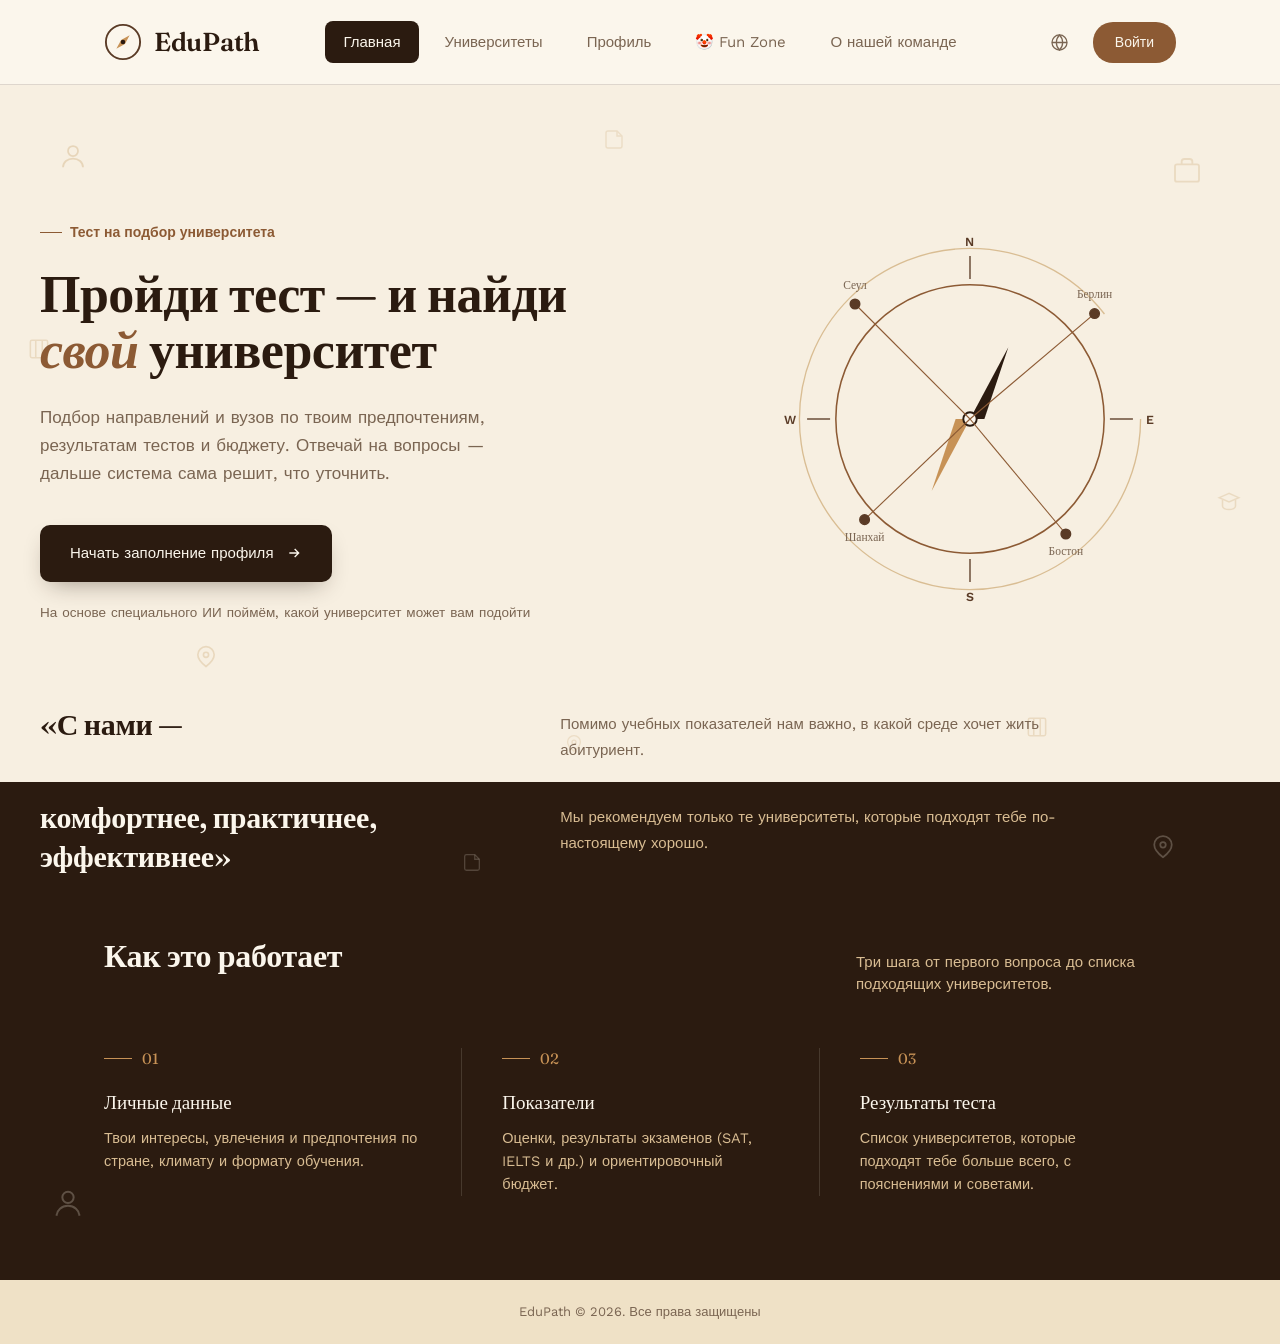
==== app.html @ 6db24337 "Rename index.html to app.html" ====
<!DOCTYPE html>
<html lang="ru">
<head>
<meta charset="UTF-8">
<meta name="viewport" content="width=device-width, initial-scale=1.0">
<title>EduPath — Найди свой университет</title>
<link rel="preconnect" href="https://fonts.googleapis.com">
<link href="https://fonts.googleapis.com/css2?family=Fraunces:opsz,wght@9..144,400;9..144,500;9..144,600;9..144,700&family=Work+Sans:wght@400;500;600;700&display=swap" rel="stylesheet">
<style>
  :root{
    --cream:#F7EFE1; --cream-deep:#EFE1C6; --paper:#FBF6EC;
    --espresso:#2B1B10; --bark:#5A3B26; --clay:#8C5A34;
    --caramel:#C79256; --sand:#D9BD93;
    --text-main:#2B1B10; --text-muted:#7A6552;
    --line:rgba(43,27,16,0.14);
    --ease:cubic-bezier(0.22, 1, 0.36, 1);
  }
  *{ box-sizing:border-box; margin:0; padding:0; }
  html{ scroll-behavior:smooth; }
  body{ font-family:'Work Sans', sans-serif; background:var(--cream); color:var(--text-main); line-height:1.5; -webkit-font-smoothing:antialiased; overflow-x:hidden; }
  h1,h2,h3{ font-family:'Fraunces', serif; }
  a{ text-decoration:none; color:inherit; }
  button{ font-family:inherit; cursor:pointer; border:none; background:none; appearance:none; }
  .wrap{ max-width:1200px; margin:0 auto; padding:0 64px; }

  /* NAV */
  header{ background:var(--paper); border-bottom:1px solid var(--line); position:relative; z-index:5; }
  nav.wrap{ display:flex; align-items:center; justify-content:space-between; height:84px; position:relative; }
  .logo{ display:flex; align-items:center; gap:12px; font-family:'Fraunces', serif; font-weight:600; font-size:26px; color:var(--espresso); letter-spacing:-0.01em; transition:transform .3s var(--ease); }
  .logo:hover{ transform: scale(1.02); }
  .logo svg{ width:38px; height:38px; flex-shrink:0; transition:transform .6s var(--ease); }
  .logo:hover svg{ transform: rotate(90deg); }
  .nav-links{ display:flex; align-items:center; gap:8px; }
  .nav-links a{ font-size:15px; color:var(--text-muted); padding:10px 18px; border-radius:8px; transition:background .15s ease, color .15s ease; }
  .nav-links a:hover{ color:var(--espresso); background:var(--cream-deep); }
  .nav-links a.active{ background:var(--espresso); color:var(--paper); }
  .nav-right{ display:flex; align-items:center; gap:14px; }
  .btn-login{ background:var(--clay); color:var(--paper); padding:10px 22px; border-radius:20px; font-size:14px; font-weight:500; transition:background .15s ease, transform .2s var(--ease); }
  .btn-login:hover{ background:var(--bark); transform:translateY(-1px); }
  .icon-btn{ width:38px; height:38px; display:flex; align-items:center; justify-content:center; color:var(--text-muted); background:transparent; border-radius:50%; transition:background .15s ease, color .15s ease; }
  .icon-btn:hover{ background:var(--cream-deep); color:var(--espresso); }

  .lang-dropdown{ position:relative; }
  .lang-menu{ position:absolute; top:calc(100% + 10px); right:0; background:var(--paper); border:1px solid var(--line); border-radius:12px; padding:6px; min-width:150px; box-shadow:0 16px 32px -14px rgba(43,27,16,0.3); opacity:0; visibility:hidden; transform:translateY(-6px); transition:opacity .15s, transform .15s, visibility .15s; z-index:30; }
  .lang-menu.open{ opacity:1; visibility:visible; transform:translateY(0); }
  .lang-option{ display:block; width:100%; text-align:left; background:none; padding:10px 12px; font-size:14px; color:var(--text-muted); border-radius:8px; }
  .lang-option:hover{ background:var(--cream-deep); color:var(--espresso); }
  .lang-option.active{ background:var(--cream-deep); color:var(--espresso); font-weight:600; }

  /* ======= ANIMATIONS ======= */
  @keyframes fadeUp {
    from { opacity: 0; transform: translateY(24px); filter: blur(4px); }
    to { opacity: 1; transform: translateY(0); filter: blur(0); }
  }
  @keyframes floatY {
    0%, 100% { transform: translateY(0) rotate(var(--rot, 0deg)); }
    50% { transform: translateY(-12px) rotate(var(--rot, 0deg)); }
  }
  @keyframes radarPing {
    0% { transform: scale(0.8); opacity: 0.8; }
    100% { transform: scale(2.5); opacity: 0; }
  }
  @keyframes lineDraw {
    from { stroke-dashoffset: 1000; }
    to { stroke-dashoffset: 0; }
  }
  @keyframes arrowNudge {
    0% { transform: translateX(0); }
    50% { transform: translateX(4px); }
    100% { transform: translateX(0); }
  }

  /* Apply entry animation */
  .fade-item { animation: fadeUp .9s var(--ease) both; }
  .delay-1 { animation-delay: .1s; }
  .delay-2 { animation-delay: .2s; }
  .delay-3 { animation-delay: .3s; }
  .delay-4 { animation-delay: .4s; }

  /* HERO */
  .hero{ position:relative; overflow:hidden; background:var(--cream); }
  .decor-icon{ position:absolute; pointer-events:none; stroke:var(--sand); fill:none; z-index:0; animation: floatY 7s ease-in-out infinite; }
  .how .decor-icon{ stroke:rgba(247,239,225,0.5); }
  
  .hero-grid{ position:relative; display:grid; grid-template-columns:1.05fr 0.95fr; align-items:center; gap:64px; padding:104px 0 56px; }
  .eyebrow{ display:inline-flex; align-items:center; gap:8px; font-size:14px; color:var(--clay); font-weight:600; margin-bottom:22px; }
  .eyebrow::before{ content:""; width:22px; height:1.5px; background:var(--clay); display:inline-block; }
  .hero-title{ font-size:52px; line-height:1.08; font-weight:600; color:var(--espresso); letter-spacing:-0.01em; max-width:600px; }
  .hero-title em{ font-style:italic; color:var(--clay); }
  .hero-sub{ margin-top:26px; font-size:17px; color:var(--text-muted); max-width:460px; line-height:1.65; }
  .cta{ margin-top:38px; display:inline-flex; align-items:center; gap:12px; background:var(--espresso); color:var(--paper); padding:17px 30px; border-radius:10px; font-size:15px; font-weight:500; box-shadow:0 10px 24px -10px rgba(43,27,16,0.45); transition:transform .25s var(--ease), background .25s var(--ease), box-shadow .25s var(--ease); }
  .cta:hover{ background:var(--bark); transform:translateY(-3px); box-shadow:0 14px 28px -10px rgba(43,27,16,0.5); }
  .cta:hover svg{ animation: arrowNudge 1s infinite; }
  .cta svg{ width:16px; height:16px; transition: transform .2s; }
  
  .hero-note{ margin-top:20px; font-size:13.5px; color:var(--text-muted); }
  .hero-art{ display:flex; align-items:center; justify-content:center; position:relative; }
  .hero-art svg{ width:100%; max-width:460px; height:auto; }
  
  /* Radar Animations */
  .radar-line { stroke-dasharray: 1000; stroke-dashoffset: 1000; animation: lineDraw 2s var(--ease) forwards 0.5s; }
  .pulse-center { animation: pulseCenter 3s ease-in-out infinite; transform-origin: center; }
  @keyframes pulseCenter {
    0%, 100% { transform: scale(1); opacity: 1; }
    50% { transform: scale(1.3); opacity: 0.6; }
  }
  .ping-circle { transform-origin: center; animation: radarPing 3s cubic-bezier(0, 0.2, 0.8, 1) infinite; }
  .ping-delay-1 { animation-delay: 0.5s; }
  .ping-delay-2 { animation-delay: 1.2s; }
  .ping-delay-3 { animation-delay: 1.8s; }
  .ping-delay-4 { animation-delay: 2.4s; }
  
  .compass-needle { transform-origin: 240px 240px; animation: needleWobble 6s ease-in-out infinite; }
  @keyframes needleWobble {
    0%, 100% { transform: rotate(0deg); }
    25% { transform: rotate(4deg); }
    75% { transform: rotate(-4deg); }
  }

  .seam-grid{ display:grid; grid-template-columns:0.42fr 0.58fr; gap:28px; align-items:start; }
  .seam-top{ padding:0 0 18px; }
  .seam-bottom{ padding:16px 0 0; }
  .seam-quote{ font-family:'Fraunces', serif; font-size:30px; font-weight:600; line-height:1.3; letter-spacing:-0.01em; }
  .seam-top .seam-quote{ color:var(--espresso); }
  .seam-bottom .seam-quote{ color:var(--paper); }
  .seam-desc{ font-size:15px; line-height:1.75; max-width:540px; padding-top:6px; }
  .seam-top .seam-desc{ color:var(--text-muted); }
  .seam-bottom .seam-desc{ color:var(--sand); }

  /* HOW */
  .how{ background:var(--espresso); color:var(--paper); padding:0 0 84px; position:relative; overflow:hidden; }
  .how-head{ display:flex; align-items:baseline; justify-content:space-between; margin-top:56px; margin-bottom:52px; flex-wrap:wrap; gap:16px; }
  .how-head h2{ font-size:32px; font-weight:600; letter-spacing:-0.01em; }
  .how-head p{ color:var(--sand); font-size:15px; max-width:320px; }
  .steps{ display:grid; grid-template-columns:repeat(3, 1fr); gap:0; }
  .step{ padding:0 40px; border-left:1px solid rgba(247,239,225,0.14); transition: transform .3s var(--ease); }
  .step:hover{ transform: translateY(-4px); }
  .step:first-child{ padding-left:0; border-left:none; }
  .step-num{ font-family:'Fraunces', serif; font-size:15px; color:var(--caramel); display:flex; align-items:center; gap:10px; margin-bottom:18px; }
  .step-num::before{ content:""; width:28px; height:1px; background:var(--caramel); transition: width .3s var(--ease); }
  .step:hover .step-num::before{ width:40px; }
  .step h3{ font-size:19px; font-weight:500; margin-bottom:10px; }
  .step p{ font-size:14.5px; color:var(--sand); line-height:1.6; }

  footer{ background:var(--cream-deep); padding:22px 0; text-align:center; font-size:13px; color:var(--text-muted); }

  /* Scroll reveal utility class added via JS */
  .reveal { opacity: 0; transform: translateY(30px); transition: opacity .8s var(--ease), transform .8s var(--ease); }
  .reveal.active { opacity: 1; transform: translateY(0); }

  @media (max-width: 1120px){
    .wrap{ padding:0 40px; }
    .hero-grid{ gap:44px; padding:84px 0 76px; }
    .hero-title{ font-size:44px; }
    .decor-icon{ opacity:.7; }
  }
  @media (max-width: 900px){
    .decor-icon{ display:none; }
    .hero-grid{ grid-template-columns:1fr; gap:36px; padding:56px 0 48px; }
    .hero-title{ font-size:36px; max-width:100%; }
    .hero-sub{ max-width:100%; }
    .hero-art{ order:-1; margin-bottom:4px; }
    .hero-art svg{ max-width:320px; }
    .steps{ grid-template-columns:1fr; gap:32px; }
    .step{ padding-left:0; border-left:none; }
    .wrap{ padding:0 26px; }
    .how-head{ flex-direction:column; align-items:flex-start; }
    .how{ padding:0 0 64px; }
    .how-head{ margin-top:44px; }
    .seam-grid{ grid-template-columns:1fr; gap:14px; }
    .seam-quote{ font-size:25px; }
    .seam-top{ padding:0 0 16px; }
    .seam-bottom{ padding:16px 0 0; }
  }
  @media (max-width: 480px){
    .wrap{ padding:0 18px; }
    nav.wrap{ height:72px; }
    .nav-right{ gap:8px; }
    .logo{ font-size:21px; gap:9px; }
    .logo svg{ width:30px; height:30px; }
    .eyebrow{ font-size:13px; }
    .hero-title{ font-size:29px; }
    .hero-sub{ font-size:15px; }
    .hero-note{ font-size:13px; }
    .cta{ width:100%; justify-content:center; padding:15px 22px; }
    .btn-login{ padding:9px 15px; font-size:13px; }
    .hero-art svg{ max-width:250px; }
    .lang-menu{ right:-14px; min-width:140px; }
    .how-head h2{ font-size:25px; }
    .step h3{ font-size:18px; }
  }
</style>
</head>
<body>

<header>
  <nav class="wrap">
    <a href="index.html" class="logo">
      <svg viewBox="0 0 40 40" fill="none">
        <circle cx="20" cy="20" r="18" stroke="#5A3B26" stroke-width="2"/>
        <path d="M27 13 L18 18 L13 27 L22 22 Z" fill="#C79256"/>
        <circle cx="20" cy="20" r="2.4" fill="#2B1B10"/>
      </svg>
      EduPath
    </a>
    <div class="nav-links">
      <a href="index.html" class="active" data-i18n="nav_home">Главная</a>
      <a href="universities.html" data-i18n="nav_universities">Университеты</a>
      <a href="profile.html" data-i18n="nav_profile">Профиль</a>
      <a href="fanzone.html" data-i18n="nav_fanzone">🤡 Fun Zone</a>
      <a href="team.html" data-i18n="nav_team">О нашей команде</a>
    </div>
    <div class="nav-right">
      <div class="lang-dropdown">
        <button type="button" class="icon-btn" id="langBtn" aria-haspopup="true" aria-expanded="false" aria-label="Сменить язык">
          <svg viewBox="0 0 24 24" fill="none" stroke="currentColor" stroke-width="1.6" width="19" height="19"><circle cx="12" cy="12" r="9.5"/><path d="M2.5 12h19M12 2.5c2.6 2.7 4 6 4 9.5s-1.4 6.8-4 9.5c-2.6-2.7-4-6-4-9.5s1.4-6.8 4-9.5z"/></svg>
        </button>
        <div class="lang-menu" id="langMenu" role="menu">
          <button type="button" class="lang-option active" data-lang="ru" role="menuitem">Русский</button>
          <button type="button" class="lang-option" data-lang="en" role="menuitem">English</button>
          <button type="button" class="lang-option" data-lang="zh" role="menuitem">中文</button>
          <button type="button" class="lang-option" data-lang="kk" role="menuitem">Қазақша</button>
          <button type="button" class="lang-option" data-lang="ky" role="menuitem">Кыргызча</button>
        </div>
      </div>
      <a href="#" class="btn-login" data-auth-open="register" data-i18n="nav_login">Войти</a>
    </div>
  </nav>
</header>

<section class="hero">
  <!-- 背景浮动图标，通过 style 里的 --rot 设置基础旋转角，加 floatY 动画 -->
  <svg class="decor-icon" style="top:8%; left:4.5%; width:30px; height:30px; opacity:.5; --rot: -8deg; animation-delay: 0s;" viewBox="0 0 24 24" stroke-width="1.4"><circle cx="12" cy="8" r="4"/><path d="M4 21c0-4 3.6-7 8-7s8 3 8 7"/></svg>
  <svg class="decor-icon" style="top:36%; left:2%; width:26px; height:26px; opacity:.4; --rot: 6deg; animation-delay: 0.5s;" viewBox="0 0 24 24" stroke-width="1.4"><rect x="4" y="4" width="16" height="16" rx="1.5"/><path d="M9 4v16M15 4v16"/></svg>
  <svg class="decor-icon" style="top:80%; left:15%; width:28px; height:28px; opacity:.45; --rot: -4deg; animation-delay: 1.2s;" viewBox="0 0 24 24" stroke-width="1.4"><path d="M12 21c4-3 7-6 7-10a7 7 0 10-14 0c0 4 3 7 7 10z"/><circle cx="12" cy="11" r="2.2"/></svg>
  <svg class="decor-icon" style="top:6%; left:47%; width:24px; height:24px; opacity:.35; --rot: 10deg; animation-delay: 1.8s;" viewBox="0 0 24 24" stroke-width="1.4"><path d="M4 19V6a2 2 0 012-2h9l5 5v10a2 2 0 01-2 2H6a2 2 0 01-2-2z"/><path d="M15 4v5h5"/></svg>
  <svg class="decor-icon" style="top:10%; right:6%; width:32px; height:32px; opacity:.4; --rot: -10deg; animation-delay: 2.4s;" viewBox="0 0 24 24" stroke-width="1.4"><rect x="3" y="7" width="18" height="13" rx="1.5"/><path d="M8 7V5a2 2 0 012-2h4a2 2 0 012 2v2"/></svg>
  <svg class="decor-icon" style="top:58%; right:3%; width:26px; height:26px; opacity:.4; --rot: 5deg; animation-delay: 0.8s;" viewBox="0 0 24 24" stroke-width="1.4"><path d="M12 4L3 8l9 4 9-4-9-4z"/><path d="M6 10v6c0 1.5 2.7 3 6 3s6-1.5 6-3v-6"/></svg>
  <svg class="decor-icon" style="bottom:6%; right:18%; width:26px; height:26px; opacity:.4; --rot: -6deg; animation-delay: 1.5s;" viewBox="0 0 24 24" stroke-width="1.4"><rect x="4" y="4" width="16" height="16" rx="1.5"/><path d="M9 4v16M15 4v16"/></svg>
  <svg class="decor-icon" style="bottom:4%; left:44%; width:22px; height:22px; opacity:.35; --rot: 4deg; animation-delay: 2.1s;" viewBox="0 0 24 24" stroke-width="1.4"><path d="M12 21c4-3 7-6 7-10a7 7 0 10-14 0c0 4 3 7 7 10z"/><circle cx="12" cy="11" r="2.2"/></svg>

  <div class="wrap hero-grid">
    <div>
      <div class="eyebrow fade-item delay-1" data-i18n="home_eyebrow">Тест на подбор университета</div>
      <h1 class="hero-title fade-item delay-2"><span data-i18n="home_title_pre">Пройди тест — и найди </span><em data-i18n="home_title_em">свой</em><span data-i18n="home_title_post"> университет</span></h1>
      <p class="hero-sub fade-item delay-3" data-i18n="home_sub">Подбор направлений и вузов по твоим предпочтениям, результатам тестов и бюджету.</p>
      <a href="test.html" class="cta fade-item delay-4">
        <span data-i18n="home_cta">Начать поиск университетов</span>
        <svg viewBox="0 0 24 24" fill="none" stroke="currentColor" stroke-width="2"><path d="M5 12h14M13 6l6 6-6 6"/></svg>
      </a>
      <p class="hero-note fade-item delay-4" data-i18n="home_note">На основе специального ИИ поймём, какой университет может вам подойти</p>
    </div>

    <div class="hero-art fade-item delay-2">
      <svg viewBox="0 0 480 480" fill="none">
        <!-- 外圈虚线 -->
        <circle cx="240" cy="240" r="178" stroke="#D9BD93" stroke-width="1.4" stroke-dasharray="2 7" class="radar-line"/>
        <!-- 内圈实线 -->
        <circle cx="240" cy="240" r="140" stroke="#8C5A34" stroke-width="1.6" class="radar-line" style="animation-delay: 0.7s;"/>
        
        <g stroke="#5A3B26" stroke-width="1.4">
          <line x1="240" y1="70" x2="240" y2="94"/>
          <line x1="240" y1="386" x2="240" y2="410"/>
          <line x1="70" y1="240" x2="94" y2="240"/>
          <line x1="386" y1="240" x2="410" y2="240"/>
        </g>
        
        <text x="240" y="60" text-anchor="middle" font-family="Work Sans" font-size="13" fill="#5A3B26" font-weight="600">N</text>
        <text x="240" y="430" text-anchor="middle" font-family="Work Sans" font-size="13" fill="#5A3B26" font-weight="600">S</text>
        <text x="52" y="245" text-anchor="middle" font-family="Work Sans" font-size="13" fill="#5A3B26" font-weight="600">W</text>
        <text x="428" y="245" text-anchor="middle" font-family="Work Sans" font-size="13" fill="#5A3B26" font-weight="600">E</text>
        
        <!-- 指针摇晃 -->
        <g class="compass-needle">
          <path d="M240 240 L280 165 L255 240 Z" fill="#2B1B10"/>
          <path d="M240 240 L200 315 L225 240 Z" fill="#C79256"/>
        </g>
        
        <!-- 中心脉冲 -->
        <circle cx="240" cy="240" r="7" fill="#FBF6EC" stroke="#2B1B10" stroke-width="2" class="pulse-center"/>
        
        <!-- 雷达射线与城市点的波浪 -->
        <g stroke="#8C5A34" stroke-width="1.2" stroke-dasharray="3 5" class="radar-line" style="animation-delay: 1s;">
          <path d="M240 240 L120 120"/>
          <path d="M240 240 L370 130"/>
          <path d="M240 240 L340 360"/>
          <path d="M240 240 L130 345"/>
        </g>
        
        <!-- 城市点 + 扩散波纹 -->
        <!-- Seoul -->
        <circle cx="120" cy="120" r="5" fill="#5A3B26"/>
        <circle cx="120" cy="120" r="5" fill="none" stroke="#5A3B26" stroke-width="1.5" class="ping-circle ping-delay-1"/>
        
        <!-- Berlin -->
        <circle cx="370" cy="130" r="5" fill="#5A3B26"/>
        <circle cx="370" cy="130" r="5" fill="none" stroke="#5A3B26" stroke-width="1.5" class="ping-circle ping-delay-2"/>
        
        <!-- Boston -->
        <circle cx="340" cy="360" r="5" fill="#5A3B26"/>
        <circle cx="340" cy="360" r="5" fill="none" stroke="#5A3B26" stroke-width="1.5" class="ping-circle ping-delay-3"/>
        
        <!-- Shanghai -->
        <circle cx="130" cy="345" r="5" fill="#5A3B26"/>
        <circle cx="130" cy="345" r="5" fill="none" stroke="#5A3B26" stroke-width="1.5" class="ping-circle ping-delay-4"/>

        <text x="120" y="104" text-anchor="middle" font-family="Work Sans" font-size="12" fill="#7A6552" data-i18n="city_seoul">Сеул</text>
        <text x="370" y="114" text-anchor="middle" font-family="Work Sans" font-size="12" fill="#7A6552" data-i18n="city_berlin">Берлин</text>
        <text x="340" y="382" text-anchor="middle" font-family="Work Sans" font-size="12" fill="#7A6552" data-i18n="city_boston">Бостон</text>
        <text x="130" y="367" text-anchor="middle" font-family="Work Sans" font-size="12" fill="#7A6552" data-i18n="city_shanghai">Шанхай</text>
      </svg>
    </div>
  </div>

  <div class="wrap seam-top reveal">
    <div class="seam-grid">
      <p class="seam-quote" data-i18n="home_quote_top">«С нами —</p>
      <p class="seam-desc" data-i18n="home_seam_desc_top">Помимо учебных показателей нам важно, в какой среде хочет жить абитуриент.</p>
    </div>
  </div>
</section>

<section class="how">
  <svg class="decor-icon" style="top:10%; right:8%; width:30px; height:30px; opacity:.5; --rot: 8deg; animation-delay: 0.3s;" viewBox="0 0 24 24" stroke-width="1.4"><path d="M12 21c4-3 7-6 7-10a7 7 0 10-14 0c0 4 3 7 7 10z"/><circle cx="12" cy="11" r="2.2"/></svg>
  <svg class="decor-icon" style="bottom:12%; left:4%; width:34px; height:34px; opacity:.5; --rot: -6deg; animation-delay: 1s;" viewBox="0 0 24 24" stroke-width="1.4"><circle cx="12" cy="8" r="4"/><path d="M4 21c0-4 3.6-7 8-7s8 3 8 7"/></svg>
  <svg class="decor-icon" style="top:14%; left:36%; width:22px; height:22px; opacity:.4; --rot: 10deg; animation-delay: 1.8s;" viewBox="0 0 24 24" stroke-width="1.4"><path d="M4 19V6a2 2 0 012-2h9l5 5v10a2 2 0 01-2 2H6a2 2 0 01-2-2z"/><path d="M15 4v5h5"/></svg>
  
  <div class="wrap seam-bottom reveal">
    <div class="seam-grid">
      <p class="seam-quote" data-i18n="home_quote_bottom">комфортнее, практичнее, эффективнее»</p>
      <p class="seam-desc" data-i18n="home_seam_desc_bottom">Мы рекомендуем только те университеты, которые подходят тебе по-настоящему хорошо.</p>
    </div>
  </div>
  
  <div class="wrap">
    <div class="how-head reveal">
      <h2 data-i18n="home_how_title">Как это работает</h2>
      <p data-i18n="home_how_sub">Три шага от первого вопроса до списка подходящих университетов.</p>
    </div>
    <div class="steps">
      <div class="step reveal delay-1">
        <div class="step-num">01</div>
        <h3 data-i18n="home_step1_title">Личные данные</h3>
        <p data-i18n="home_step1_desc">Твои интересы, увлечения и предпочтения по стране, климату и формату обучения.</p>
      </div>
      <div class="step reveal delay-2">
        <div class="step-num">02</div>
        <h3 data-i18n="home_step2_title">Показатели</h3>
        <p data-i18n="home_step2_desc">Оценки, результаты экзаменов (SAT, IELTS и др.) и ориентировочный бюджет.</p>
      </div>
      <div class="step reveal delay-3">
        <div class="step-num">03</div>
        <h3 data-i18n="home_step3_title">Результаты теста</h3>
        <p data-i18n="home_step3_desc">Список университетов, которые подходят тебе больше всего, с пояснениями и советами.</p>
      </div>
    </div>
  </div>
</section>

<footer data-i18n="home_footer">
  EduPath © 2026. Все права защищены
</footer>

<script src="i18n.js"></script>
<script src="auth.js"></script>
<script>
  // 监听滚动，实现元素进场动画 (Intersection Observer)
  document.addEventListener("DOMContentLoaded", () => {
    const observer = new IntersectionObserver((entries) => {
      entries.forEach(entry => {
        if (entry.isIntersecting) {
          entry.target.classList.add("active");
          // 一旦进场就可以停止观察
          observer.unobserve(entry.target);
        }
      });
    }, { threshold: 0.15 });

    document.querySelectorAll(".reveal").forEach(el => {
      observer.observe(el);
    });
  });
</script>
</body>
</html>
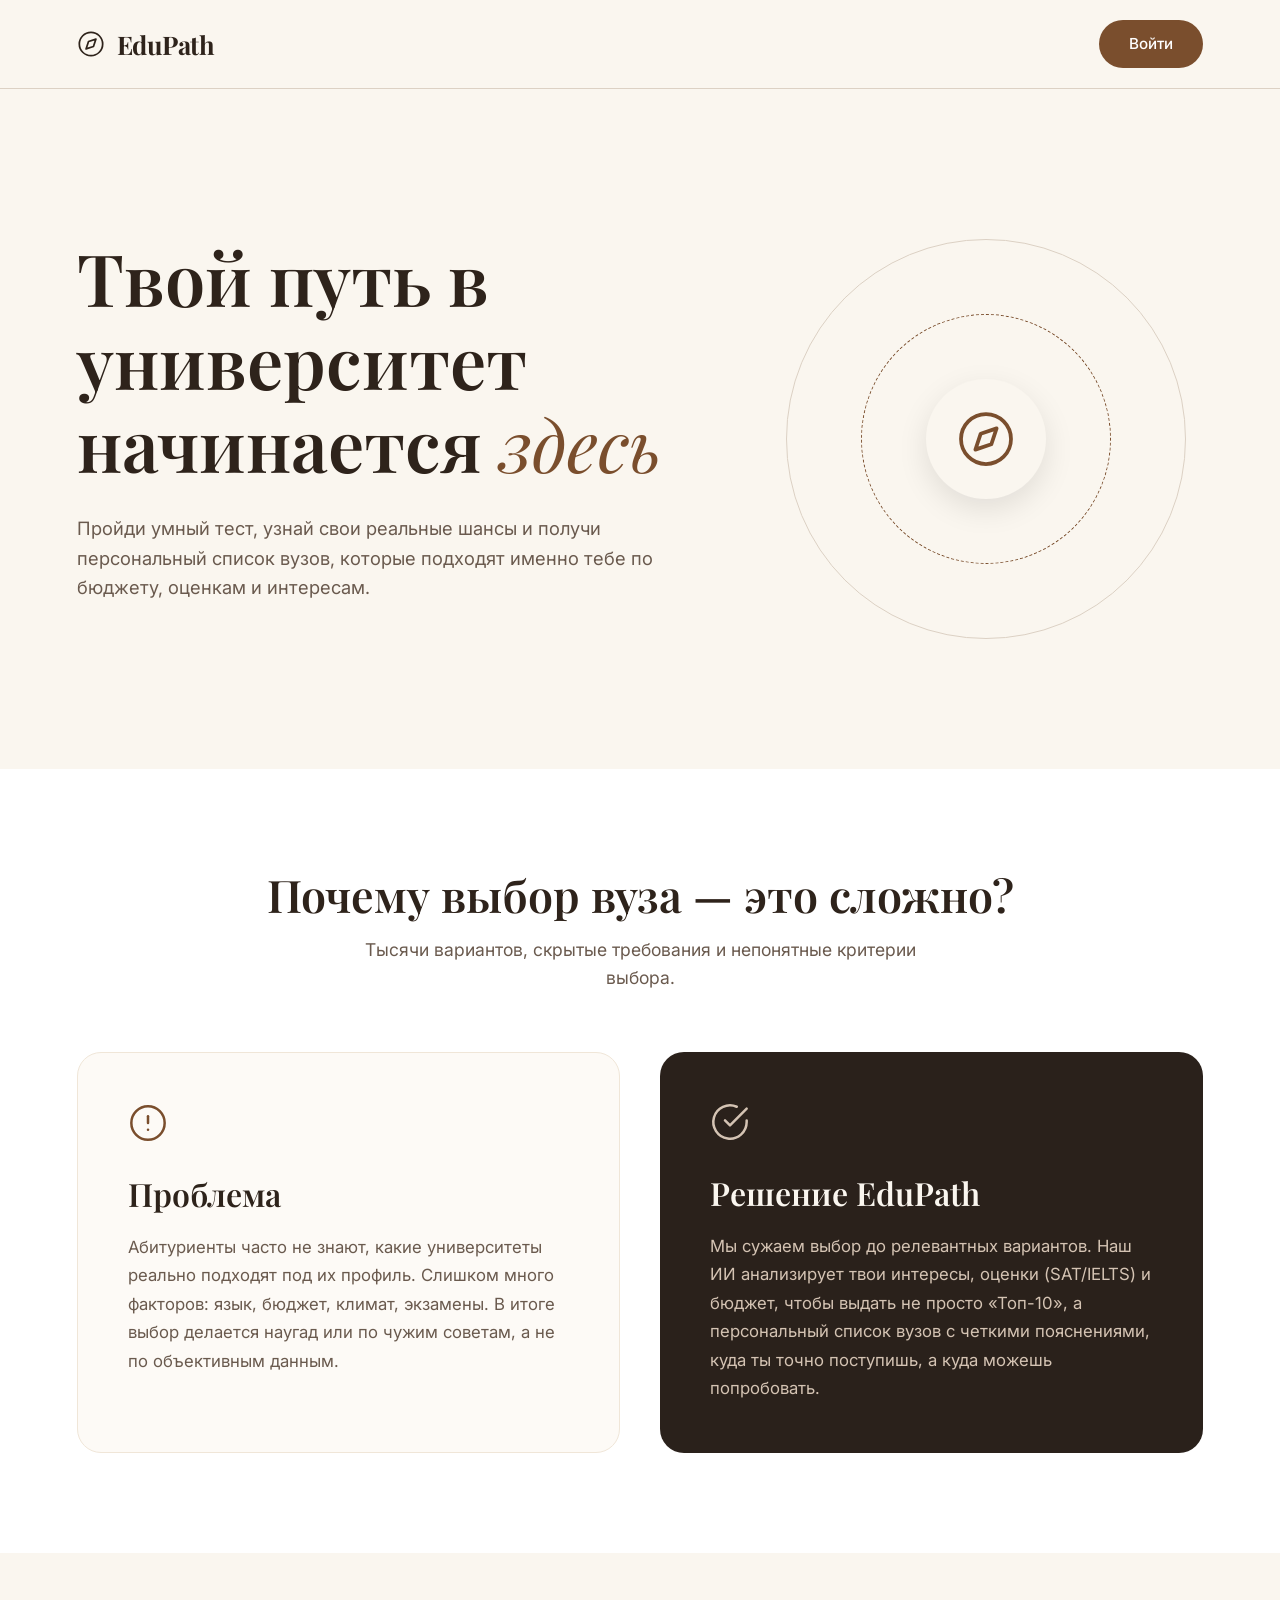
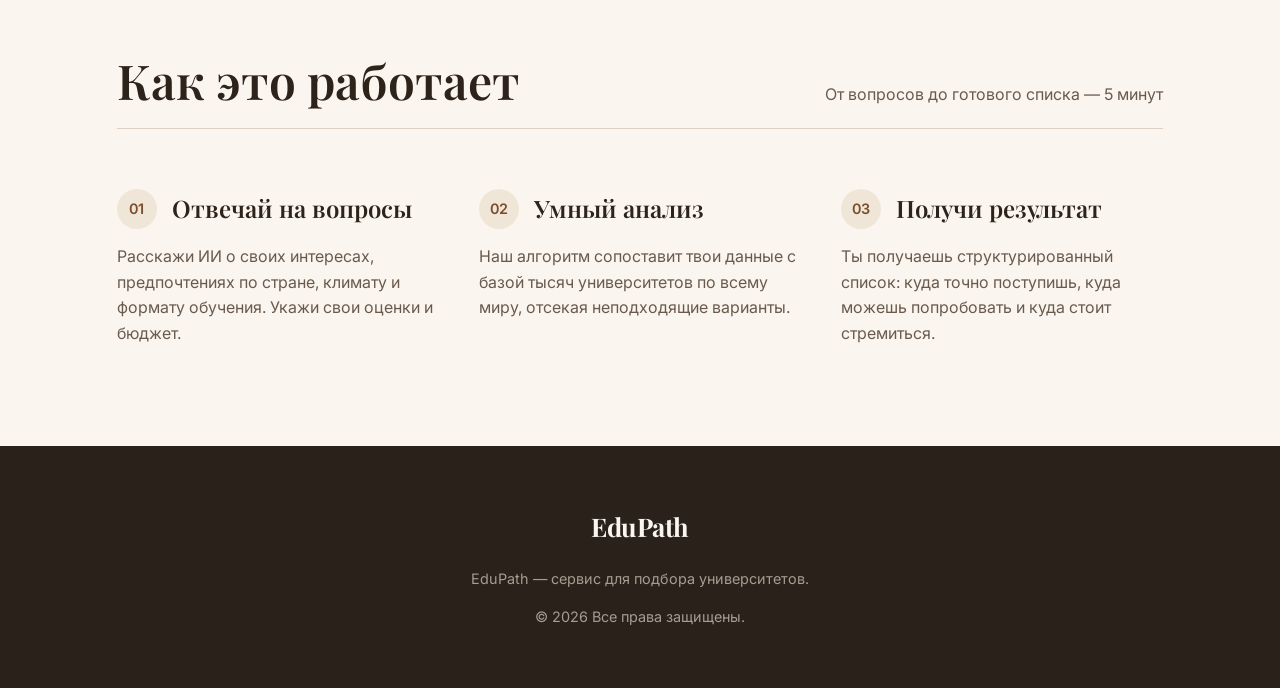
==== commit 3b5820af: "Add files via upload" ====
--- a/app.html
+++ b/app.html
@@ -1,6 +1,7 @@
 <!DOCTYPE html>
 <html lang="ru">
 <head>
+<script>/* Внутренние страницы только для вошедших: без входа — на лендинг */try{if(!localStorage.getItem("edupath_token")){location.replace("index.html");}}catch(e){}</script>
 <meta charset="UTF-8">
 <meta name="viewport" content="width=device-width, initial-scale=1.0">
 <title>EduPath — Найди свой университет</title>
@@ -223,7 +224,6 @@
           <button type="button" class="lang-option" data-lang="ky" role="menuitem">Кыргызча</button>
         </div>
       </div>
-      <a href="#" class="btn-login" data-auth-open="register" data-i18n="nav_login">Войти</a>
     </div>
   </nav>
 </header>
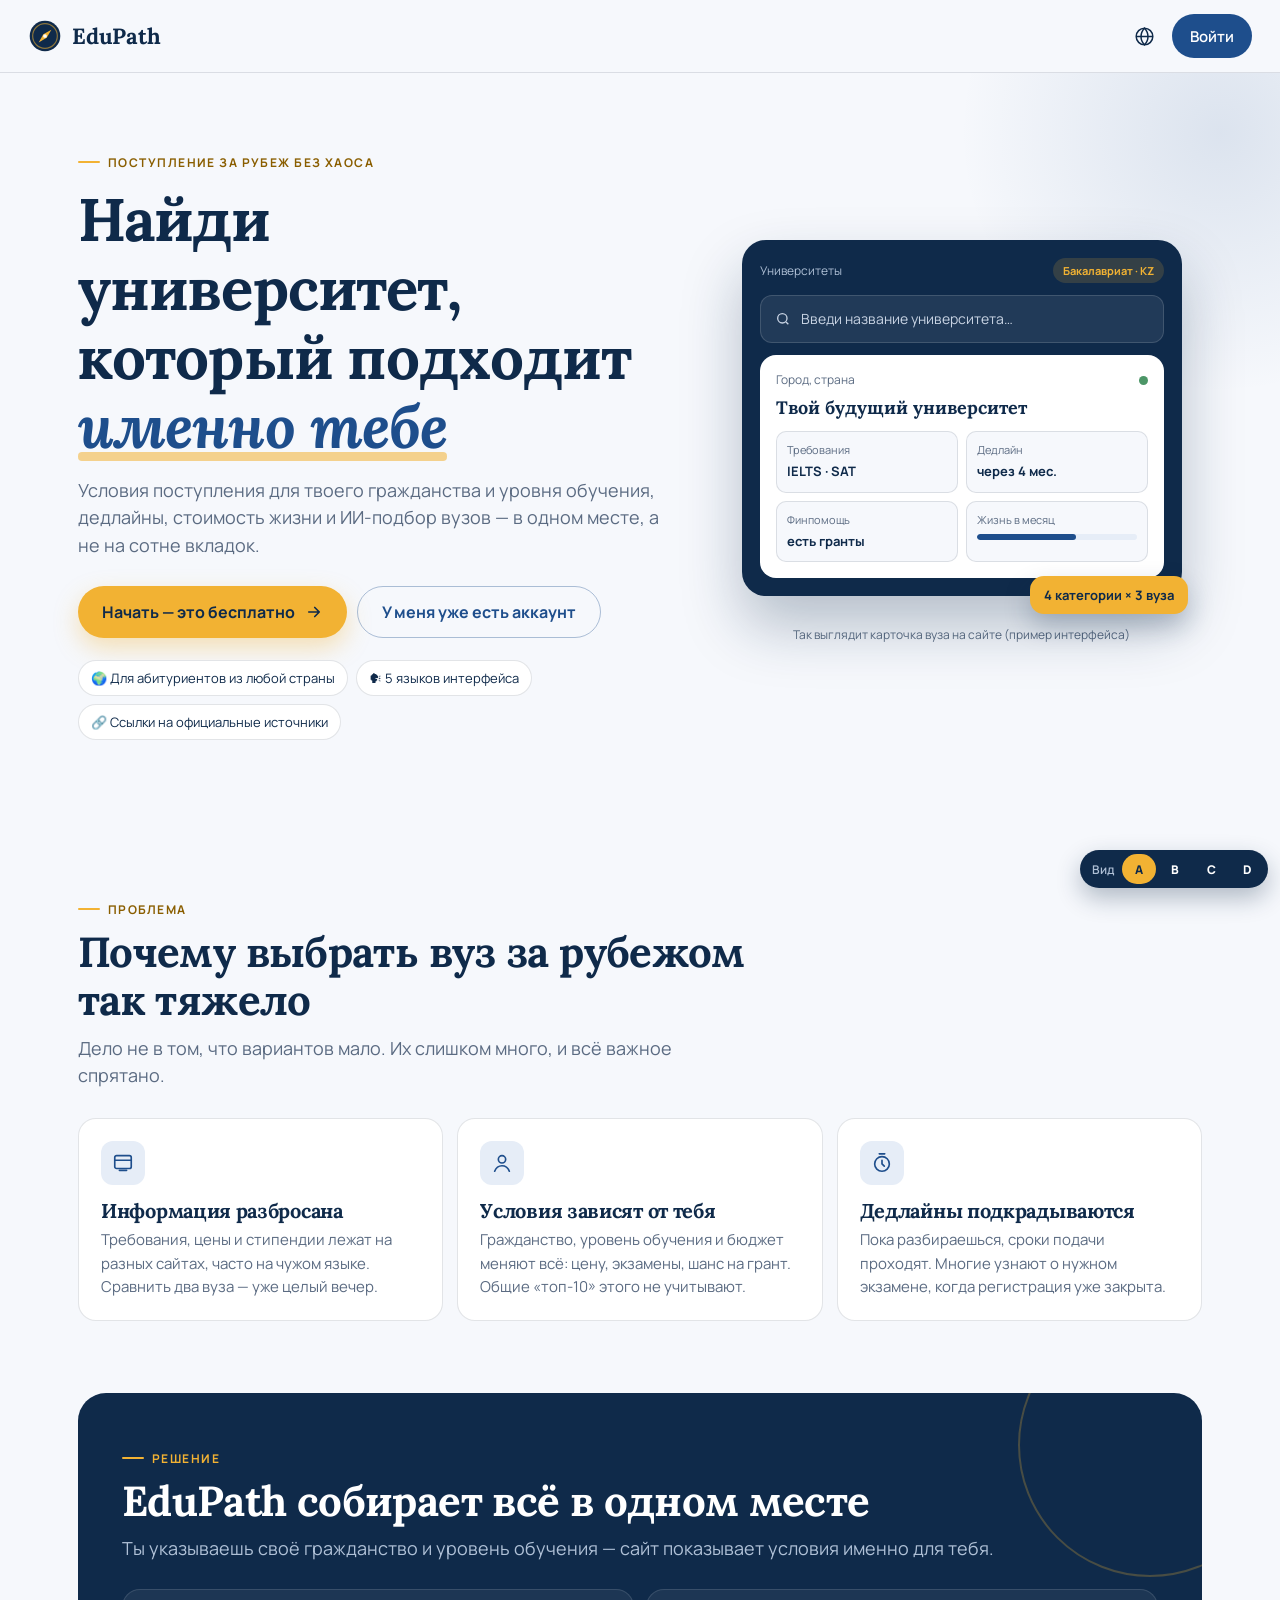
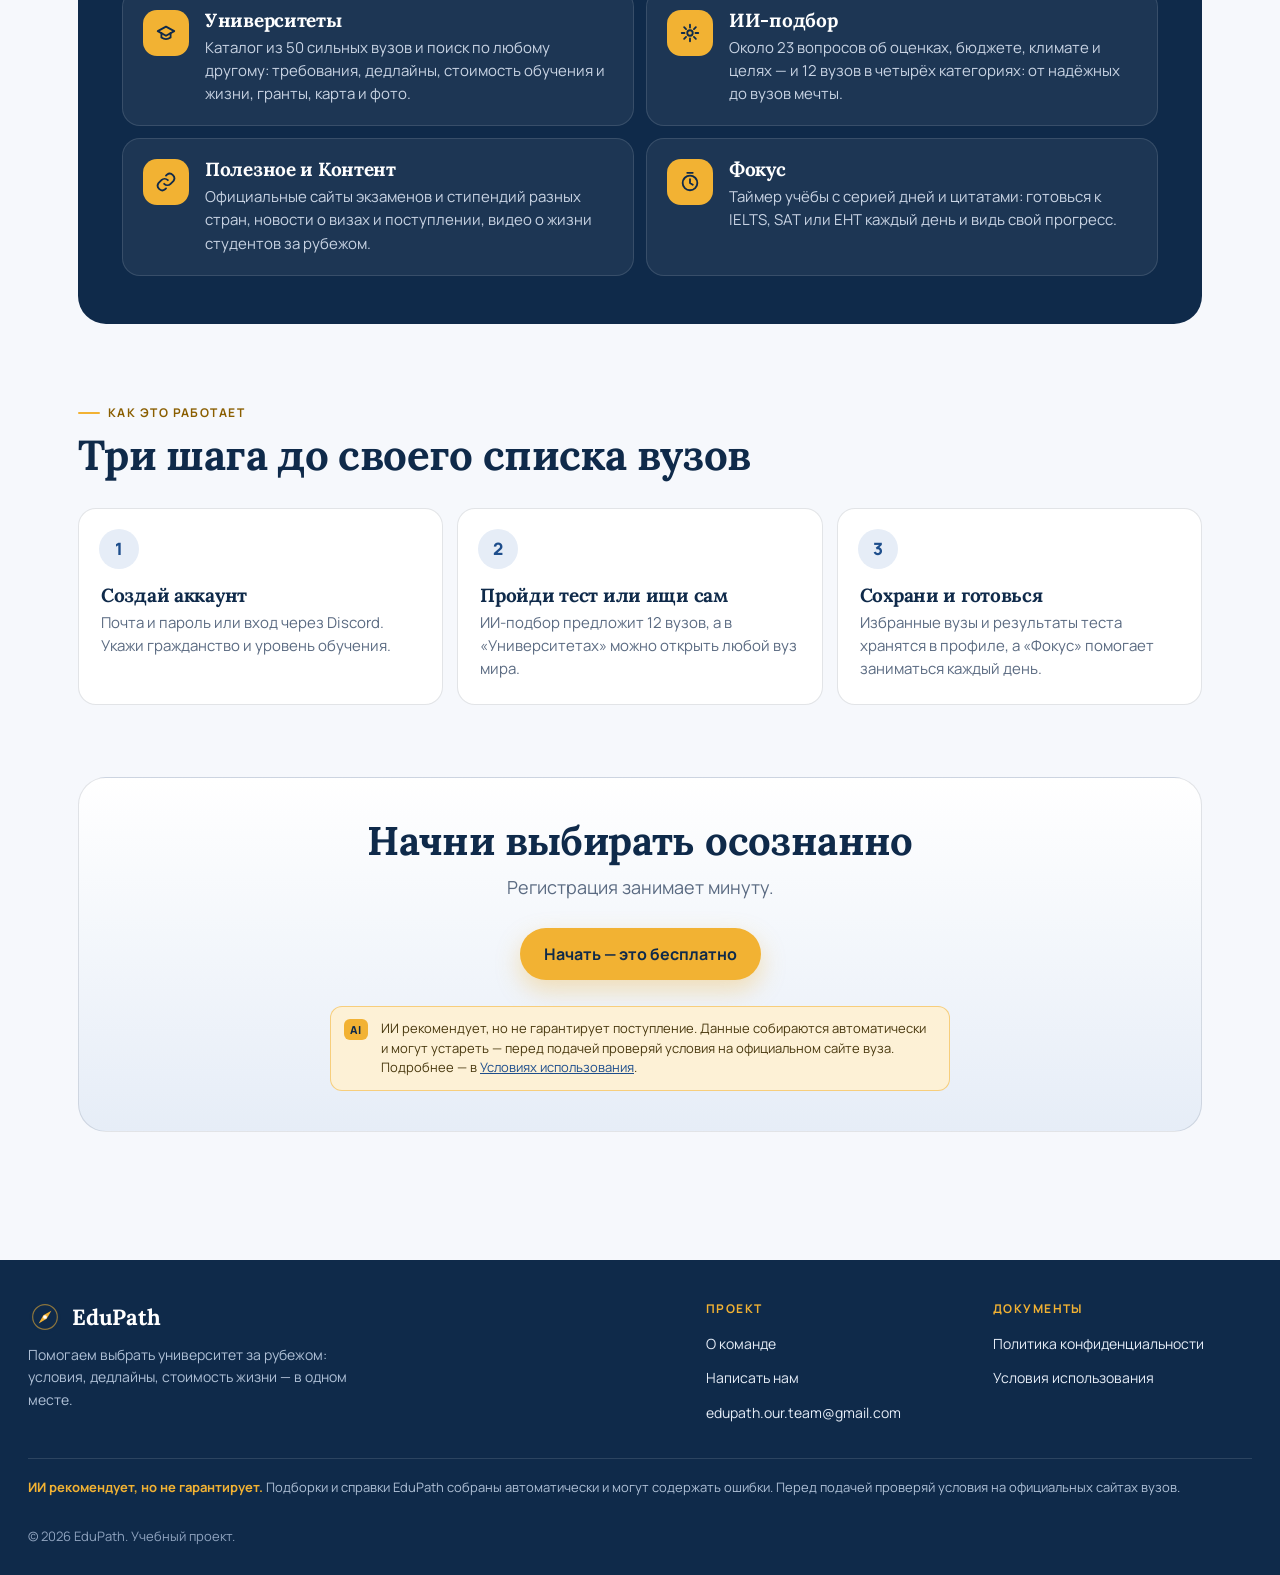
==== commit f5fbd587: "Редизайн: варианты интерфейса A–D, лендинг, документы - Общий стиль (edupath.css) и одна шапка/меню/" ====
--- a/app.html
+++ b/app.html
@@ -3,383 +3,200 @@
 <head>
 <script>/* Внутренние страницы только для вошедших: без входа — на лендинг */try{if(!localStorage.getItem("edupath_token")){location.replace("index.html");}}catch(e){}</script>
 <meta charset="UTF-8">
-<meta name="viewport" content="width=device-width, initial-scale=1.0">
-<title>EduPath — Найди свой университет</title>
+<meta name="viewport" content="width=device-width, initial-scale=1, viewport-fit=cover">
+<meta name="theme-color" content="#0F2A4A">
+<title>EduPath — Главная</title>
 <link rel="preconnect" href="https://fonts.googleapis.com">
-<link href="https://fonts.googleapis.com/css2?family=Fraunces:opsz,wght@9..144,400;9..144,500;9..144,600;9..144,700&family=Work+Sans:wght@400;500;600;700&display=swap" rel="stylesheet">
+<link rel="preconnect" href="https://fonts.gstatic.com" crossorigin>
+<link href="https://fonts.googleapis.com/css2?family=Lora:ital,wght@0,500;0,600;0,700;1,500&family=Manrope:wght@400;500;600;700;800&display=swap" rel="stylesheet">
+<link rel="stylesheet" href="edupath.css?v=2">
+<link rel="stylesheet" href="edupath-b.css?v=1">
+<link rel="stylesheet" href="edupath-c.css?v=1">
+<link rel="stylesheet" href="edupath-d.css?v=1">
 <style>
-  :root{
-    --cream:#F7EFE1; --cream-deep:#EFE1C6; --paper:#FBF6EC;
-    --espresso:#2B1B10; --bark:#5A3B26; --clay:#8C5A34;
-    --caramel:#C79256; --sand:#D9BD93;
-    --text-main:#2B1B10; --text-muted:#7A6552;
-    --line:rgba(43,27,16,0.14);
-    --ease:cubic-bezier(0.22, 1, 0.36, 1);
+  *{ box-sizing:border-box; margin:0; padding:0; }
+  body{ line-height:1.55; -webkit-font-smoothing:antialiased; }
+  a{ color:inherit; text-decoration:none; }
+  .wrap{ max-width:1180px; margin:0 auto; padding:0 18px; }
+  h1,h2,h3{ color:var(--navy-deep); letter-spacing:-.015em; line-height:1.15; }
+  .eyebrow{ display:inline-flex; align-items:center; gap:8px; font:700 12px var(--font-body); letter-spacing:.12em; text-transform:uppercase; color:var(--gold-ink); }
+  .eyebrow::before{ content:""; width:22px; height:2px; background:var(--gold); border-radius:2px; }
+
+  .hello{ padding:28px 0 18px; }
+  .hello h1{ font-size:clamp(28px, 7vw, 44px); margin-top:8px; }
+  .hello p{ color:var(--muted); margin-top:6px; font-size:16px; }
+
+  /* главная карточка — тест */
+  .test-card{ display:grid; gap:20px; background:var(--navy-deep); color:#DCE5F1; border-radius:24px; padding:26px 22px; position:relative; overflow:hidden; }
+  .test-card::after{ content:""; position:absolute; right:-70px; bottom:-90px; width:240px; height:240px; border-radius:50%; border:2px solid rgba(242,178,51,.28); pointer-events:none; }
+  .test-card h2{ color:#fff; font-size:clamp(24px, 5.6vw, 34px); }
+  .test-card h2 em{ font-style:italic; color:var(--gold); }
+  .test-card p{ color:#B9C7DA; font-size:15px; margin-top:8px; max-width:520px; }
+  .test-facts{ display:flex; flex-wrap:wrap; gap:8px; margin-top:16px; }
+  .test-facts span{ font-size:13px; background:rgba(255,255,255,.08); border:1px solid rgba(255,255,255,.14); border-radius:999px; padding:6px 11px; color:#E6EDF7; }
+  .btn-gold{ display:inline-flex; align-items:center; justify-content:center; gap:10px; min-height:52px; padding:0 24px; border-radius:999px;
+             background:var(--gold); color:var(--navy-deep); font:700 16px var(--font-body); box-shadow:0 10px 24px rgba(242,178,51,.3); transition:transform .15s; position:relative; z-index:1; }
+  .btn-gold:hover{ transform:translateY(-2px); }
+  .btn-gold svg{ width:18px; height:18px; }
+  .test-card .ep-ai-note{ background:rgba(242,178,51,.1); border-color:rgba(242,178,51,.35); color:#E9D9AE !important; }
+  .test-card .ep-ai-note a{ color:var(--gold); }
+
+  /* плитки разделов */
+  .tiles-head{ margin:34px 0 14px; display:flex; align-items:end; justify-content:space-between; gap:12px; }
+  .tiles-head h2{ font-size:24px; }
+  .tiles{ display:grid; grid-template-columns:1fr 1fr; gap:12px; }
+  .tile{ background:var(--surface); border:1px solid var(--line); border-radius:18px; padding:16px; min-height:138px;
+         display:flex; flex-direction:column; gap:8px; transition:transform .15s, box-shadow .15s, border-color .15s; }
+  .tile:hover{ transform:translateY(-3px); box-shadow:var(--shadow); border-color:rgba(30,78,140,.35); }
+  .tile-ico{ width:42px; height:42px; border-radius:12px; display:grid; place-items:center; background:var(--tint); color:var(--navy); }
+  .tile-ico svg{ width:21px; height:21px; }
+  .tile h3{ font-size:18px; }
+  .tile p{ font-size:13px; color:var(--muted); line-height:1.45; }
+  .tile.wide{ grid-column:1 / -1; flex-direction:row; align-items:center; min-height:auto; }
+  .tile.wide .tile-ico{ flex:none; background:var(--tint-gold); color:var(--gold-ink); }
+
+  /* как работает тест */
+  .how{ margin-top:40px; }
+  .how h2{ font-size:24px; margin-bottom:14px; }
+  .steps{ display:grid; gap:12px; counter-reset:s; }
+  .step{ position:relative; background:var(--surface); border:1px solid var(--line); border-radius:18px; padding:18px 18px 18px 70px; }
+  .step::before{ counter-increment:s; content:counter(s); position:absolute; left:18px; top:18px; width:36px; height:36px; border-radius:50%;
+         display:grid; place-items:center; background:var(--tint); color:var(--navy); font:800 16px var(--font-body); }
+  .step h3{ font-size:17px; margin-bottom:3px; }
+  .step p{ color:var(--muted); font-size:14px; }
+
+  @media (min-width:700px){
+    .wrap{ padding:0 28px; }
+    .tiles{ grid-template-columns:repeat(3,1fr); }
+    .steps{ grid-template-columns:repeat(3,1fr); }
+    .test-card{ padding:36px; }
   }
-  *{ box-sizing:border-box; margin:0; padding:0; }
-  html{ scroll-behavior:smooth; }
-  body{ font-family:'Work Sans', sans-serif; background:var(--cream); color:var(--text-main); line-height:1.5; -webkit-font-smoothing:antialiased; overflow-x:hidden; }
-  h1,h2,h3{ font-family:'Fraunces', serif; }
-  a{ text-decoration:none; color:inherit; }
-  button{ font-family:inherit; cursor:pointer; border:none; background:none; appearance:none; }
-  .wrap{ max-width:1200px; margin:0 auto; padding:0 64px; }
-
-  /* NAV */
-  header{ background:var(--paper); border-bottom:1px solid var(--line); position:relative; z-index:5; }
-  nav.wrap{ display:flex; align-items:center; justify-content:space-between; height:84px; position:relative; }
-  .logo{ display:flex; align-items:center; gap:12px; font-family:'Fraunces', serif; font-weight:600; font-size:26px; color:var(--espresso); letter-spacing:-0.01em; transition:transform .3s var(--ease); }
-  .logo:hover{ transform: scale(1.02); }
-  .logo svg{ width:38px; height:38px; flex-shrink:0; transition:transform .6s var(--ease); }
-  .logo:hover svg{ transform: rotate(90deg); }
-  .nav-links{ display:flex; align-items:center; gap:8px; }
-  .nav-links a{ font-size:15px; color:var(--text-muted); padding:10px 18px; border-radius:8px; transition:background .15s ease, color .15s ease; }
-  .nav-links a:hover{ color:var(--espresso); background:var(--cream-deep); }
-  .nav-links a.active{ background:var(--espresso); color:var(--paper); }
-  .nav-right{ display:flex; align-items:center; gap:14px; }
-  .btn-login{ background:var(--clay); color:var(--paper); padding:10px 22px; border-radius:20px; font-size:14px; font-weight:500; transition:background .15s ease, transform .2s var(--ease); }
-  .btn-login:hover{ background:var(--bark); transform:translateY(-1px); }
-  .icon-btn{ width:38px; height:38px; display:flex; align-items:center; justify-content:center; color:var(--text-muted); background:transparent; border-radius:50%; transition:background .15s ease, color .15s ease; }
-  .icon-btn:hover{ background:var(--cream-deep); color:var(--espresso); }
-
-  .lang-dropdown{ position:relative; }
-  .lang-menu{ position:absolute; top:calc(100% + 10px); right:0; background:var(--paper); border:1px solid var(--line); border-radius:12px; padding:6px; min-width:150px; box-shadow:0 16px 32px -14px rgba(43,27,16,0.3); opacity:0; visibility:hidden; transform:translateY(-6px); transition:opacity .15s, transform .15s, visibility .15s; z-index:30; }
-  .lang-menu.open{ opacity:1; visibility:visible; transform:translateY(0); }
-  .lang-option{ display:block; width:100%; text-align:left; background:none; padding:10px 12px; font-size:14px; color:var(--text-muted); border-radius:8px; }
-  .lang-option:hover{ background:var(--cream-deep); color:var(--espresso); }
-  .lang-option.active{ background:var(--cream-deep); color:var(--espresso); font-weight:600; }
-
-  /* ======= ANIMATIONS ======= */
-  @keyframes fadeUp {
-    from { opacity: 0; transform: translateY(24px); filter: blur(4px); }
-    to { opacity: 1; transform: translateY(0); filter: blur(0); }
-  }
-  @keyframes floatY {
-    0%, 100% { transform: translateY(0) rotate(var(--rot, 0deg)); }
-    50% { transform: translateY(-12px) rotate(var(--rot, 0deg)); }
-  }
-  @keyframes radarPing {
-    0% { transform: scale(0.8); opacity: 0.8; }
-    100% { transform: scale(2.5); opacity: 0; }
-  }
-  @keyframes lineDraw {
-    from { stroke-dashoffset: 1000; }
-    to { stroke-dashoffset: 0; }
-  }
-  @keyframes arrowNudge {
-    0% { transform: translateX(0); }
-    50% { transform: translateX(4px); }
-    100% { transform: translateX(0); }
-  }
-
-  /* Apply entry animation */
-  .fade-item { animation: fadeUp .9s var(--ease) both; }
-  .delay-1 { animation-delay: .1s; }
-  .delay-2 { animation-delay: .2s; }
-  .delay-3 { animation-delay: .3s; }
-  .delay-4 { animation-delay: .4s; }
-
-  /* HERO */
-  .hero{ position:relative; overflow:hidden; background:var(--cream); }
-  .decor-icon{ position:absolute; pointer-events:none; stroke:var(--sand); fill:none; z-index:0; animation: floatY 7s ease-in-out infinite; }
-  .how .decor-icon{ stroke:rgba(247,239,225,0.5); }
-  
-  .hero-grid{ position:relative; display:grid; grid-template-columns:1.05fr 0.95fr; align-items:center; gap:64px; padding:104px 0 56px; }
-  .eyebrow{ display:inline-flex; align-items:center; gap:8px; font-size:14px; color:var(--clay); font-weight:600; margin-bottom:22px; }
-  .eyebrow::before{ content:""; width:22px; height:1.5px; background:var(--clay); display:inline-block; }
-  .hero-title{ font-size:52px; line-height:1.08; font-weight:600; color:var(--espresso); letter-spacing:-0.01em; max-width:600px; }
-  .hero-title em{ font-style:italic; color:var(--clay); }
-  .hero-sub{ margin-top:26px; font-size:17px; color:var(--text-muted); max-width:460px; line-height:1.65; }
-  .cta{ margin-top:38px; display:inline-flex; align-items:center; gap:12px; background:var(--espresso); color:var(--paper); padding:17px 30px; border-radius:10px; font-size:15px; font-weight:500; box-shadow:0 10px 24px -10px rgba(43,27,16,0.45); transition:transform .25s var(--ease), background .25s var(--ease), box-shadow .25s var(--ease); }
-  .cta:hover{ background:var(--bark); transform:translateY(-3px); box-shadow:0 14px 28px -10px rgba(43,27,16,0.5); }
-  .cta:hover svg{ animation: arrowNudge 1s infinite; }
-  .cta svg{ width:16px; height:16px; transition: transform .2s; }
-  
-  .hero-note{ margin-top:20px; font-size:13.5px; color:var(--text-muted); }
-  .hero-art{ display:flex; align-items:center; justify-content:center; position:relative; }
-  .hero-art svg{ width:100%; max-width:460px; height:auto; }
-  
-  /* Radar Animations */
-  .radar-line { stroke-dasharray: 1000; stroke-dashoffset: 1000; animation: lineDraw 2s var(--ease) forwards 0.5s; }
-  .pulse-center { animation: pulseCenter 3s ease-in-out infinite; transform-origin: center; }
-  @keyframes pulseCenter {
-    0%, 100% { transform: scale(1); opacity: 1; }
-    50% { transform: scale(1.3); opacity: 0.6; }
-  }
-  .ping-circle { transform-origin: center; animation: radarPing 3s cubic-bezier(0, 0.2, 0.8, 1) infinite; }
-  .ping-delay-1 { animation-delay: 0.5s; }
-  .ping-delay-2 { animation-delay: 1.2s; }
-  .ping-delay-3 { animation-delay: 1.8s; }
-  .ping-delay-4 { animation-delay: 2.4s; }
-  
-  .compass-needle { transform-origin: 240px 240px; animation: needleWobble 6s ease-in-out infinite; }
-  @keyframes needleWobble {
-    0%, 100% { transform: rotate(0deg); }
-    25% { transform: rotate(4deg); }
-    75% { transform: rotate(-4deg); }
-  }
-
-  .seam-grid{ display:grid; grid-template-columns:0.42fr 0.58fr; gap:28px; align-items:start; }
-  .seam-top{ padding:0 0 18px; }
-  .seam-bottom{ padding:16px 0 0; }
-  .seam-quote{ font-family:'Fraunces', serif; font-size:30px; font-weight:600; line-height:1.3; letter-spacing:-0.01em; }
-  .seam-top .seam-quote{ color:var(--espresso); }
-  .seam-bottom .seam-quote{ color:var(--paper); }
-  .seam-desc{ font-size:15px; line-height:1.75; max-width:540px; padding-top:6px; }
-  .seam-top .seam-desc{ color:var(--text-muted); }
-  .seam-bottom .seam-desc{ color:var(--sand); }
-
-  /* HOW */
-  .how{ background:var(--espresso); color:var(--paper); padding:0 0 84px; position:relative; overflow:hidden; }
-  .how-head{ display:flex; align-items:baseline; justify-content:space-between; margin-top:56px; margin-bottom:52px; flex-wrap:wrap; gap:16px; }
-  .how-head h2{ font-size:32px; font-weight:600; letter-spacing:-0.01em; }
-  .how-head p{ color:var(--sand); font-size:15px; max-width:320px; }
-  .steps{ display:grid; grid-template-columns:repeat(3, 1fr); gap:0; }
-  .step{ padding:0 40px; border-left:1px solid rgba(247,239,225,0.14); transition: transform .3s var(--ease); }
-  .step:hover{ transform: translateY(-4px); }
-  .step:first-child{ padding-left:0; border-left:none; }
-  .step-num{ font-family:'Fraunces', serif; font-size:15px; color:var(--caramel); display:flex; align-items:center; gap:10px; margin-bottom:18px; }
-  .step-num::before{ content:""; width:28px; height:1px; background:var(--caramel); transition: width .3s var(--ease); }
-  .step:hover .step-num::before{ width:40px; }
-  .step h3{ font-size:19px; font-weight:500; margin-bottom:10px; }
-  .step p{ font-size:14.5px; color:var(--sand); line-height:1.6; }
-
-  footer{ background:var(--cream-deep); padding:22px 0; text-align:center; font-size:13px; color:var(--text-muted); }
-
-  /* Scroll reveal utility class added via JS */
-  .reveal { opacity: 0; transform: translateY(30px); transition: opacity .8s var(--ease), transform .8s var(--ease); }
-  .reveal.active { opacity: 1; transform: translateY(0); }
-
-  @media (max-width: 1120px){
-    .wrap{ padding:0 40px; }
-    .hero-grid{ gap:44px; padding:84px 0 76px; }
-    .hero-title{ font-size:44px; }
-    .decor-icon{ opacity:.7; }
-  }
-  @media (max-width: 900px){
-    .decor-icon{ display:none; }
-    .hero-grid{ grid-template-columns:1fr; gap:36px; padding:56px 0 48px; }
-    .hero-title{ font-size:36px; max-width:100%; }
-    .hero-sub{ max-width:100%; }
-    .hero-art{ order:-1; margin-bottom:4px; }
-    .hero-art svg{ max-width:320px; }
-    .steps{ grid-template-columns:1fr; gap:32px; }
-    .step{ padding-left:0; border-left:none; }
-    .wrap{ padding:0 26px; }
-    .how-head{ flex-direction:column; align-items:flex-start; }
-    .how{ padding:0 0 64px; }
-    .how-head{ margin-top:44px; }
-    .seam-grid{ grid-template-columns:1fr; gap:14px; }
-    .seam-quote{ font-size:25px; }
-    .seam-top{ padding:0 0 16px; }
-    .seam-bottom{ padding:16px 0 0; }
-  }
-  @media (max-width: 480px){
-    .wrap{ padding:0 18px; }
-    nav.wrap{ height:72px; }
-    .nav-right{ gap:8px; }
-    .logo{ font-size:21px; gap:9px; }
-    .logo svg{ width:30px; height:30px; }
-    .eyebrow{ font-size:13px; }
-    .hero-title{ font-size:29px; }
-    .hero-sub{ font-size:15px; }
-    .hero-note{ font-size:13px; }
-    .cta{ width:100%; justify-content:center; padding:15px 22px; }
-    .btn-login{ padding:9px 15px; font-size:13px; }
-    .hero-art svg{ max-width:250px; }
-    .lang-menu{ right:-14px; min-width:140px; }
-    .how-head h2{ font-size:25px; }
-    .step h3{ font-size:18px; }
+  @media (min-width:1000px){
+    .hello{ padding:44px 0 22px; }
+    .test-card{ grid-template-columns:1.4fr .6fr; align-items:end; padding:44px; }
+    .test-card .ep-ai-note{ grid-column:1 / -1; }
+    .tiles{ grid-template-columns:repeat(4,1fr); }
+    .tile.wide{ grid-column:span 2; }
   }
 </style>
 </head>
 <body>
-
-<header>
-  <nav class="wrap">
-    <a href="index.html" class="logo">
-      <svg viewBox="0 0 40 40" fill="none">
-        <circle cx="20" cy="20" r="18" stroke="#5A3B26" stroke-width="2"/>
-        <path d="M27 13 L18 18 L13 27 L22 22 Z" fill="#C79256"/>
-        <circle cx="20" cy="20" r="2.4" fill="#2B1B10"/>
-      </svg>
-      EduPath
-    </a>
-    <div class="nav-links">
-      <a href="index.html" class="active" data-i18n="nav_home">Главная</a>
-      <a href="universities.html" data-i18n="nav_universities">Университеты</a>
-      <a href="profile.html" data-i18n="nav_profile">Профиль</a>
-      <a href="fanzone.html" data-i18n="nav_fanzone">🤡 Fun Zone</a>
-      <a href="team.html" data-i18n="nav_team">О нашей команде</a>
-    </div>
-    <div class="nav-right">
-      <div class="lang-dropdown">
-        <button type="button" class="icon-btn" id="langBtn" aria-haspopup="true" aria-expanded="false" aria-label="Сменить язык">
-          <svg viewBox="0 0 24 24" fill="none" stroke="currentColor" stroke-width="1.6" width="19" height="19"><circle cx="12" cy="12" r="9.5"/><path d="M2.5 12h19M12 2.5c2.6 2.7 4 6 4 9.5s-1.4 6.8-4 9.5c-2.6-2.7-4-6-4-9.5s1.4-6.8 4-9.5z"/></svg>
-        </button>
-        <div class="lang-menu" id="langMenu" role="menu">
-          <button type="button" class="lang-option active" data-lang="ru" role="menuitem">Русский</button>
-          <button type="button" class="lang-option" data-lang="en" role="menuitem">English</button>
-          <button type="button" class="lang-option" data-lang="zh" role="menuitem">中文</button>
-          <button type="button" class="lang-option" data-lang="kk" role="menuitem">Қазақша</button>
-          <button type="button" class="lang-option" data-lang="ky" role="menuitem">Кыргызча</button>
-        </div>
+<header class="ep-header" id="siteHeader" data-variant="app"></header>
+<script src="layout.js?v=4"></script>
+<script src="edupath-d.js?v=1"></script>
+
+<main class="wrap">
+  <section class="hello">
+    <span class="eyebrow" data-h="eyebrow">Твой кабинет</span>
+    <h1 id="helloTitle">Привет!</h1>
+    <p data-h="hello_sub">С чего начнём сегодня?</p>
+  </section>
+
+  <section class="test-card">
+    <div>
+      <span class="eyebrow" style="color:var(--gold)" data-h="t_eyebrow">ИИ-подбор</span>
+      <h2 style="margin-top:10px" data-h-html="t_h2">Пройди тест — и найди <em>свой</em> университет</h2>
+      <p data-h="t_p">Около 23 вопросов об оценках, бюджете, климате и целях. В конце — 12 вузов в четырёх категориях, которые сохранятся в профиле.</p>
+      <div class="test-facts">
+        <span data-h="t_f1">📝 ≈23 вопроса</span><span data-h="t_f2">🎯 4 категории × 3 вуза</span><span data-h="t_f3">🔁 до 3 тестов в день</span>
       </div>
     </div>
-  </nav>
-</header>
-
-<section class="hero">
-  <!-- 背景浮动图标，通过 style 里的 --rot 设置基础旋转角，加 floatY 动画 -->
-  <svg class="decor-icon" style="top:8%; left:4.5%; width:30px; height:30px; opacity:.5; --rot: -8deg; animation-delay: 0s;" viewBox="0 0 24 24" stroke-width="1.4"><circle cx="12" cy="8" r="4"/><path d="M4 21c0-4 3.6-7 8-7s8 3 8 7"/></svg>
-  <svg class="decor-icon" style="top:36%; left:2%; width:26px; height:26px; opacity:.4; --rot: 6deg; animation-delay: 0.5s;" viewBox="0 0 24 24" stroke-width="1.4"><rect x="4" y="4" width="16" height="16" rx="1.5"/><path d="M9 4v16M15 4v16"/></svg>
-  <svg class="decor-icon" style="top:80%; left:15%; width:28px; height:28px; opacity:.45; --rot: -4deg; animation-delay: 1.2s;" viewBox="0 0 24 24" stroke-width="1.4"><path d="M12 21c4-3 7-6 7-10a7 7 0 10-14 0c0 4 3 7 7 10z"/><circle cx="12" cy="11" r="2.2"/></svg>
-  <svg class="decor-icon" style="top:6%; left:47%; width:24px; height:24px; opacity:.35; --rot: 10deg; animation-delay: 1.8s;" viewBox="0 0 24 24" stroke-width="1.4"><path d="M4 19V6a2 2 0 012-2h9l5 5v10a2 2 0 01-2 2H6a2 2 0 01-2-2z"/><path d="M15 4v5h5"/></svg>
-  <svg class="decor-icon" style="top:10%; right:6%; width:32px; height:32px; opacity:.4; --rot: -10deg; animation-delay: 2.4s;" viewBox="0 0 24 24" stroke-width="1.4"><rect x="3" y="7" width="18" height="13" rx="1.5"/><path d="M8 7V5a2 2 0 012-2h4a2 2 0 012 2v2"/></svg>
-  <svg class="decor-icon" style="top:58%; right:3%; width:26px; height:26px; opacity:.4; --rot: 5deg; animation-delay: 0.8s;" viewBox="0 0 24 24" stroke-width="1.4"><path d="M12 4L3 8l9 4 9-4-9-4z"/><path d="M6 10v6c0 1.5 2.7 3 6 3s6-1.5 6-3v-6"/></svg>
-  <svg class="decor-icon" style="bottom:6%; right:18%; width:26px; height:26px; opacity:.4; --rot: -6deg; animation-delay: 1.5s;" viewBox="0 0 24 24" stroke-width="1.4"><rect x="4" y="4" width="16" height="16" rx="1.5"/><path d="M9 4v16M15 4v16"/></svg>
-  <svg class="decor-icon" style="bottom:4%; left:44%; width:22px; height:22px; opacity:.35; --rot: 4deg; animation-delay: 2.1s;" viewBox="0 0 24 24" stroke-width="1.4"><path d="M12 21c4-3 7-6 7-10a7 7 0 10-14 0c0 4 3 7 7 10z"/><circle cx="12" cy="11" r="2.2"/></svg>
-
-  <div class="wrap hero-grid">
-    <div>
-      <div class="eyebrow fade-item delay-1" data-i18n="home_eyebrow">Тест на подбор университета</div>
-      <h1 class="hero-title fade-item delay-2"><span data-i18n="home_title_pre">Пройди тест — и найди </span><em data-i18n="home_title_em">свой</em><span data-i18n="home_title_post"> университет</span></h1>
-      <p class="hero-sub fade-item delay-3" data-i18n="home_sub">Подбор направлений и вузов по твоим предпочтениям, результатам тестов и бюджету.</p>
-      <a href="test.html" class="cta fade-item delay-4">
-        <span data-i18n="home_cta">Начать поиск университетов</span>
-        <svg viewBox="0 0 24 24" fill="none" stroke="currentColor" stroke-width="2"><path d="M5 12h14M13 6l6 6-6 6"/></svg>
-      </a>
-      <p class="hero-note fade-item delay-4" data-i18n="home_note">На основе специального ИИ поймём, какой университет может вам подойти</p>
+    <div><a href="test.html" class="btn-gold"><span data-h="t_cta">Начать тест</span>
+      <svg viewBox="0 0 24 24" fill="none" stroke="currentColor" stroke-width="2.2" stroke-linecap="round" stroke-linejoin="round"><path d="M5 12h14M13 6l6 6-6 6"/></svg></a></div>
+    <p class="ep-ai-note" data-h-html="ai">ИИ рекомендует, но не гарантирует поступление. Перед подачей проверяй условия на официальном сайте вуза. Подробнее — в <a href="terms.html">Условиях использования</a>.</p>
+  </section>
+
+  <div class="tiles-head"><h2 data-h="tiles">Разделы</h2></div>
+  <section class="tiles">
+    <a class="tile" href="universities.html">
+      <span class="tile-ico"><svg viewBox="0 0 24 24" fill="none" stroke="currentColor" stroke-width="2" stroke-linecap="round" stroke-linejoin="round"><path d="M3 10 12 5l9 5-9 5-9-5Z"/><path d="M7 12v5c3 2 7 2 10 0v-5"/></svg></span>
+      <h3 data-h="u_h">Университеты</h3><p data-h="u_p">Каталог из 50 вузов и поиск по любому другому</p></a>
+    <a class="tile" href="resources.html">
+      <span class="tile-ico"><svg viewBox="0 0 24 24" fill="none" stroke="currentColor" stroke-width="2" stroke-linecap="round" stroke-linejoin="round"><path d="M10 14a5 5 0 0 0 7 0l3-3a5 5 0 0 0-7-7l-1 1"/><path d="M14 10a5 5 0 0 0-7 0l-3 3a5 5 0 0 0 7 7l1-1"/></svg></span>
+      <h3 data-h="r_h">Полезное</h3><p data-h="r_p">Экзамены, стипендии и подача — только официальные сайты</p></a>
+    <a class="tile" href="content.html">
+      <span class="tile-ico"><svg viewBox="0 0 24 24" fill="none" stroke="currentColor" stroke-width="2" stroke-linecap="round" stroke-linejoin="round"><rect x="3" y="5" width="18" height="14" rx="2"/><path d="m10 9 5 3-5 3V9Z"/></svg></span>
+      <h3 data-h="c_h">Контент</h3><p data-h="c_p">Новости о визах и поступлении, видео и фильмы</p></a>
+    <a class="tile" href="focus.html">
+      <span class="tile-ico"><svg viewBox="0 0 24 24" fill="none" stroke="currentColor" stroke-width="2" stroke-linecap="round" stroke-linejoin="round"><circle cx="12" cy="13" r="8"/><path d="M12 9v4l3 2M9 2h6"/></svg></span>
+      <h3 data-h="f_h">Фокус</h3><p data-h="f_p">Таймер учёбы, серия дней и цитата дня</p></a>
+    <a class="tile wide" href="profile.html">
+      <span class="tile-ico"><svg viewBox="0 0 24 24" fill="none" stroke="currentColor" stroke-width="2" stroke-linecap="round" stroke-linejoin="round"><circle cx="12" cy="8" r="4"/><path d="M4 21c1.5-4 4.5-6 8-6s6.5 2 8 6"/></svg></span>
+      <div><h3 data-h="p_h">Профиль</h3><p data-h="p_p">Избранные вузы, результаты тестов, гражданство и уровень обучения</p></div></a>
+  </section>
+
+  <section class="how">
+    <h2 data-h="how">Как работает тест</h2>
+    <div class="steps">
+      <div class="step"><h3 data-h="s1_h">Отвечаешь на вопросы</h3><p data-h="s1_t">Оценки, экзамены, бюджет, страна и климат, формат обучения.</p></div>
+      <div class="step"><h3 data-h="s2_h">ИИ ищет варианты</h3><p data-h="s2_t">Подбирает вузы под твоё гражданство и уровень обучения.</p></div>
+      <div class="step"><h3 data-h="s3_h">Получаешь 12 вузов</h3><p data-h="s3_t">Четыре категории — от надёжных до вузов мечты. Любой открывается полной карточкой.</p></div>
     </div>
-
-    <div class="hero-art fade-item delay-2">
-      <svg viewBox="0 0 480 480" fill="none">
-        <!-- 外圈虚线 -->
-        <circle cx="240" cy="240" r="178" stroke="#D9BD93" stroke-width="1.4" stroke-dasharray="2 7" class="radar-line"/>
-        <!-- 内圈实线 -->
-        <circle cx="240" cy="240" r="140" stroke="#8C5A34" stroke-width="1.6" class="radar-line" style="animation-delay: 0.7s;"/>
-        
-        <g stroke="#5A3B26" stroke-width="1.4">
-          <line x1="240" y1="70" x2="240" y2="94"/>
-          <line x1="240" y1="386" x2="240" y2="410"/>
-          <line x1="70" y1="240" x2="94" y2="240"/>
-          <line x1="386" y1="240" x2="410" y2="240"/>
-        </g>
-        
-        <text x="240" y="60" text-anchor="middle" font-family="Work Sans" font-size="13" fill="#5A3B26" font-weight="600">N</text>
-        <text x="240" y="430" text-anchor="middle" font-family="Work Sans" font-size="13" fill="#5A3B26" font-weight="600">S</text>
-        <text x="52" y="245" text-anchor="middle" font-family="Work Sans" font-size="13" fill="#5A3B26" font-weight="600">W</text>
-        <text x="428" y="245" text-anchor="middle" font-family="Work Sans" font-size="13" fill="#5A3B26" font-weight="600">E</text>
-        
-        <!-- 指针摇晃 -->
-        <g class="compass-needle">
-          <path d="M240 240 L280 165 L255 240 Z" fill="#2B1B10"/>
-          <path d="M240 240 L200 315 L225 240 Z" fill="#C79256"/>
-        </g>
-        
-        <!-- 中心脉冲 -->
-        <circle cx="240" cy="240" r="7" fill="#FBF6EC" stroke="#2B1B10" stroke-width="2" class="pulse-center"/>
-        
-        <!-- 雷达射线与城市点的波浪 -->
-        <g stroke="#8C5A34" stroke-width="1.2" stroke-dasharray="3 5" class="radar-line" style="animation-delay: 1s;">
-          <path d="M240 240 L120 120"/>
-          <path d="M240 240 L370 130"/>
-          <path d="M240 240 L340 360"/>
-          <path d="M240 240 L130 345"/>
-        </g>
-        
-        <!-- 城市点 + 扩散波纹 -->
-        <!-- Seoul -->
-        <circle cx="120" cy="120" r="5" fill="#5A3B26"/>
-        <circle cx="120" cy="120" r="5" fill="none" stroke="#5A3B26" stroke-width="1.5" class="ping-circle ping-delay-1"/>
-        
-        <!-- Berlin -->
-        <circle cx="370" cy="130" r="5" fill="#5A3B26"/>
-        <circle cx="370" cy="130" r="5" fill="none" stroke="#5A3B26" stroke-width="1.5" class="ping-circle ping-delay-2"/>
-        
-        <!-- Boston -->
-        <circle cx="340" cy="360" r="5" fill="#5A3B26"/>
-        <circle cx="340" cy="360" r="5" fill="none" stroke="#5A3B26" stroke-width="1.5" class="ping-circle ping-delay-3"/>
-        
-        <!-- Shanghai -->
-        <circle cx="130" cy="345" r="5" fill="#5A3B26"/>
-        <circle cx="130" cy="345" r="5" fill="none" stroke="#5A3B26" stroke-width="1.5" class="ping-circle ping-delay-4"/>
-
-        <text x="120" y="104" text-anchor="middle" font-family="Work Sans" font-size="12" fill="#7A6552" data-i18n="city_seoul">Сеул</text>
-        <text x="370" y="114" text-anchor="middle" font-family="Work Sans" font-size="12" fill="#7A6552" data-i18n="city_berlin">Берлин</text>
-        <text x="340" y="382" text-anchor="middle" font-family="Work Sans" font-size="12" fill="#7A6552" data-i18n="city_boston">Бостон</text>
-        <text x="130" y="367" text-anchor="middle" font-family="Work Sans" font-size="12" fill="#7A6552" data-i18n="city_shanghai">Шанхай</text>
-      </svg>
-    </div>
-  </div>
-
-  <div class="wrap seam-top reveal">
-    <div class="seam-grid">
-      <p class="seam-quote" data-i18n="home_quote_top">«С нами —</p>
-      <p class="seam-desc" data-i18n="home_seam_desc_top">Помимо учебных показателей нам важно, в какой среде хочет жить абитуриент.</p>
-    </div>
-  </div>
-</section>
-
-<section class="how">
-  <svg class="decor-icon" style="top:10%; right:8%; width:30px; height:30px; opacity:.5; --rot: 8deg; animation-delay: 0.3s;" viewBox="0 0 24 24" stroke-width="1.4"><path d="M12 21c4-3 7-6 7-10a7 7 0 10-14 0c0 4 3 7 7 10z"/><circle cx="12" cy="11" r="2.2"/></svg>
-  <svg class="decor-icon" style="bottom:12%; left:4%; width:34px; height:34px; opacity:.5; --rot: -6deg; animation-delay: 1s;" viewBox="0 0 24 24" stroke-width="1.4"><circle cx="12" cy="8" r="4"/><path d="M4 21c0-4 3.6-7 8-7s8 3 8 7"/></svg>
-  <svg class="decor-icon" style="top:14%; left:36%; width:22px; height:22px; opacity:.4; --rot: 10deg; animation-delay: 1.8s;" viewBox="0 0 24 24" stroke-width="1.4"><path d="M4 19V6a2 2 0 012-2h9l5 5v10a2 2 0 01-2 2H6a2 2 0 01-2-2z"/><path d="M15 4v5h5"/></svg>
-  
-  <div class="wrap seam-bottom reveal">
-    <div class="seam-grid">
-      <p class="seam-quote" data-i18n="home_quote_bottom">комфортнее, практичнее, эффективнее»</p>
-      <p class="seam-desc" data-i18n="home_seam_desc_bottom">Мы рекомендуем только те университеты, которые подходят тебе по-настоящему хорошо.</p>
-    </div>
-  </div>
-  
-  <div class="wrap">
-    <div class="how-head reveal">
-      <h2 data-i18n="home_how_title">Как это работает</h2>
-      <p data-i18n="home_how_sub">Три шага от первого вопроса до списка подходящих университетов.</p>
-    </div>
-    <div class="steps">
-      <div class="step reveal delay-1">
-        <div class="step-num">01</div>
-        <h3 data-i18n="home_step1_title">Личные данные</h3>
-        <p data-i18n="home_step1_desc">Твои интересы, увлечения и предпочтения по стране, климату и формату обучения.</p>
-      </div>
-      <div class="step reveal delay-2">
-        <div class="step-num">02</div>
-        <h3 data-i18n="home_step2_title">Показатели</h3>
-        <p data-i18n="home_step2_desc">Оценки, результаты экзаменов (SAT, IELTS и др.) и ориентировочный бюджет.</p>
-      </div>
-      <div class="step reveal delay-3">
-        <div class="step-num">03</div>
-        <h3 data-i18n="home_step3_title">Результаты теста</h3>
-        <p data-i18n="home_step3_desc">Список университетов, которые подходят тебе больше всего, с пояснениями и советами.</p>
-      </div>
-    </div>
-  </div>
-</section>
-
-<footer data-i18n="home_footer">
-  EduPath © 2026. Все права защищены
-</footer>
-
-<script src="i18n.js"></script>
+  </section>
+</main>
+
+<script>
+(function(){
+  const H = {
+    ru:{ eyebrow:"Твой кабинет", hello:"Привет", hello_sub:"С чего начнём сегодня?", t_eyebrow:"ИИ-подбор", t_h2:"Пройди тест — и найди <em>свой</em> университет",
+      t_p:"Около 23 вопросов об оценках, бюджете, климате и целях. В конце — 12 вузов в четырёх категориях, которые сохранятся в профиле.",
+      t_f1:"📝 ≈23 вопроса", t_f2:"🎯 4 категории × 3 вуза", t_f3:"🔁 до 3 тестов в день", t_cta:"Начать тест",
+      ai:'ИИ рекомендует, но не гарантирует поступление. Перед подачей проверяй условия на официальном сайте вуза. Подробнее — в <a href="terms.html">Условиях использования</a>.',
+      tiles:"Разделы", u_h:"Университеты", u_p:"Каталог из 50 вузов и поиск по любому другому", r_h:"Полезное", r_p:"Экзамены, стипендии и подача — только официальные сайты",
+      c_h:"Контент", c_p:"Новости о визах и поступлении, видео и фильмы", f_h:"Фокус", f_p:"Таймер учёбы, серия дней и цитата дня",
+      p_h:"Профиль", p_p:"Избранные вузы, результаты тестов, гражданство и уровень обучения", how:"Как работает тест",
+      s1_h:"Отвечаешь на вопросы", s1_t:"Оценки, экзамены, бюджет, страна и климат, формат обучения.", s2_h:"ИИ ищет варианты", s2_t:"Подбирает вузы под твоё гражданство и уровень обучения.",
+      s3_h:"Получаешь 12 вузов", s3_t:"Четыре категории — от надёжных до вузов мечты. Любой открывается полной карточкой." },
+    en:{ eyebrow:"Your dashboard", hello:"Hi", hello_sub:"Where shall we start today?", t_eyebrow:"AI matching", t_h2:"Take the test and find <em>your</em> university",
+      t_p:"About 23 questions on grades, budget, climate and goals. At the end you get 12 universities in four categories, saved to your profile.",
+      t_f1:"📝 ~23 questions", t_f2:"🎯 4 categories × 3", t_f3:"🔁 up to 3 tests a day", t_cta:"Start the test",
+      ai:'AI recommends, it does not guarantee admission. Check requirements on the official university website before applying. See the <a href="terms.html">Terms of Use</a>.',
+      tiles:"Sections", u_h:"Universities", u_p:"A catalog of 50 universities plus search for any other", r_h:"Resources", r_p:"Exams, scholarships and applications — official sites only",
+      c_h:"Content", c_p:"News on visas and admissions, videos and films", f_h:"Focus", f_p:"Study timer, streaks and a quote of the day",
+      p_h:"Profile", p_p:"Saved universities, test results, citizenship and degree level", how:"How the test works",
+      s1_h:"Answer the questions", s1_t:"Grades, exams, budget, country and climate, study format.", s2_h:"AI looks for options", s2_t:"Finds universities for your citizenship and degree level.",
+      s3_h:"Get 12 universities", s3_t:"Four categories, from safe picks to dream schools. Each opens as a full card." },
+    kk:{ eyebrow:"Сенің кабинетің", hello:"Сәлем", hello_sub:"Бүгін неден бастаймыз?", t_eyebrow:"ЖИ іріктеу", t_h2:"Тест тапсыр да, <em>өз</em> университетіңді тап",
+      t_p:"Бағалар, бюджет, климат пен мақсаттар туралы 23-ке жуық сұрақ. Соңында профильде сақталатын төрт санаттағы 12 университет.",
+      t_f1:"📝 ≈23 сұрақ", t_f2:"🎯 4 санат × 3", t_f3:"🔁 күніне 3 тестке дейін", t_cta:"Тестті бастау",
+      ai:'ЖИ ұсынады, бірақ түсуге кепілдік бермейді. Құжат тапсырмас бұрын шарттарды университеттің ресми сайтынан тексер. Толығырақ — <a href="terms.html">Пайдалану шарттарында</a>.',
+      tiles:"Бөлімдер", u_h:"Университеттер", u_p:"50 университет каталогы және кез келгенін іздеу", r_h:"Пайдалы", r_p:"Емтихандар, стипендиялар, құжат тапсыру — тек ресми сайттар",
+      c_h:"Контент", c_p:"Визалар мен түсу жаңалықтары, бейнелер мен фильмдер", f_h:"Фокус", f_p:"Оқу таймері, күндер сериясы, күн дәйексөзі",
+      p_h:"Профиль", p_p:"Таңдаулы университеттер, тест нәтижелері, азаматтық пен оқу деңгейі", how:"Тест қалай жұмыс істейді",
+      s1_h:"Сұрақтарға жауап бересің", s1_t:"Бағалар, емтихандар, бюджет, ел мен климат, оқу форматы.", s2_h:"ЖИ нұсқаларды іздейді", s2_t:"Азаматтығың мен оқу деңгейіңе сай университеттерді таңдайды.",
+      s3_h:"12 университет аласың", s3_t:"Төрт санат — сенімдіден арман университетке дейін. Әрқайсысы толық карточкамен ашылады." },
+    ky:{ eyebrow:"Сенин кабинетиң", hello:"Салам", hello_sub:"Бүгүн эмнеден баштайбыз?", t_eyebrow:"ЖИ тандоо", t_h2:"Тест тапшыр жана <em>өз</em> университетиңди тап",
+      t_p:"Баалар, бюджет, климат жана максаттар боюнча 23дөй суроо. Аягында профилде сакталуучу төрт категориядагы 12 университет.",
+      t_f1:"📝 ≈23 суроо", t_f2:"🎯 4 категория × 3", t_f3:"🔁 күнүнө 3 тестке чейин", t_cta:"Тестти баштоо",
+      ai:'ЖИ сунуштайт, бирок кабыл алууга кепилдик бербейт. Тапшыруудан мурун шарттарды университеттин расмий сайтынан текшер. Кененирээк — <a href="terms.html">Колдонуу шарттарында</a>.',
+      tiles:"Бөлүмдөр", u_h:"Университеттер", u_p:"50 университеттин каталогу жана каалаганын издөө", r_h:"Пайдалуу", r_p:"Сынактар, стипендиялар, тапшыруу — расмий сайттар гана",
+      c_h:"Контент", c_p:"Виза жана тапшыруу жаңылыктары, видеолор жана тасмалар", f_h:"Фокус", f_p:"Окуу таймери, күндөр сериясы, күндүн цитатасы",
+      p_h:"Профиль", p_p:"Тандалган университеттер, тест жыйынтыктары, жарандык жана окуу деңгээли", how:"Тест кантип иштейт",
+      s1_h:"Суроолорго жооп бересиң", s1_t:"Баалар, сынактар, бюджет, өлкө жана климат, окуу формасы.", s2_h:"ЖИ варианттарды издейт", s2_t:"Жарандыгыңа жана окуу деңгээлиңе ылайык университеттерди тандайт.",
+      s3_h:"12 университет аласың", s3_t:"Төрт категория — ишенимдүүдөн кыялдагы университетке чейин. Ар бири толук карточка менен ачылат." },
+    zh:{ eyebrow:"你的主页", hello:"你好", hello_sub:"今天从哪里开始？", t_eyebrow:"AI 匹配", t_h2:"做个测试，找到<em>你的</em>大学",
+      t_p:"约 23 个关于成绩、预算、气候和目标的问题。最后得到 4 类共 12 所大学，并保存到个人资料。",
+      t_f1:"📝 约 23 题", t_f2:"🎯 4 类 × 3 所", t_f3:"🔁 每天最多 3 次", t_cta:"开始测试",
+      ai:'AI 只提供建议，不保证录取。申请前请在大学官网核实要求。详见<a href="terms.html">使用条款</a>。',
+      tiles:"栏目", u_h:"大学", u_p:"50 所大学目录，并可搜索任何大学", r_h:"实用资源", r_p:"考试、奖学金和申请——仅官方网站",
+      c_h:"内容", c_p:"签证与录取新闻、视频和电影", f_h:"专注", f_p:"学习计时器、连续打卡和每日名言",
+      p_h:"个人资料", p_p:"收藏的大学、测试结果、国籍和学历层次", how:"测试如何进行",
+      s1_h:"回答问题", s1_t:"成绩、考试、预算、国家和气候、学习形式。", s2_h:"AI 寻找选项", s2_t:"根据你的国籍和学历层次挑选大学。",
+      s3_h:"得到 12 所大学", s3_t:"四个类别，从稳妥选择到梦想学校，每所都能打开完整卡片。" }
+  };
+  function apply(){
+    let lang="ru"; try{ lang=localStorage.getItem("edupath_lang")||"ru"; }catch(e){}
+    const d=H[lang]||H.ru;
+    document.querySelectorAll("[data-h]").forEach(el=>{ if(d[el.dataset.h]) el.textContent=d[el.dataset.h]; });
+    document.querySelectorAll("[data-h-html]").forEach(el=>{ if(d[el.dataset.hHtml]) el.innerHTML=d[el.dataset.hHtml]; });
+    let name=""; try{ const u=window.EduAuth && EduAuth.getCurrentUser(); name=u && u.name ? String(u.name).split(" ")[0] : ""; }catch(e){}
+    const t=document.getElementById("helloTitle"); t.textContent = d.hello + (name ? ", " + name : "") + "!";
+  }
+  window.addEventListener("edupath-lang-change", apply);
+  document.addEventListener("DOMContentLoaded", apply);
+})();
+</script>
+<script src="i18n.js?v=9"></script>
 <script src="auth.js"></script>
-<script>
-  // 监听滚动，实现元素进场动画 (Intersection Observer)
-  document.addEventListener("DOMContentLoaded", () => {
-    const observer = new IntersectionObserver((entries) => {
-      entries.forEach(entry => {
-        if (entry.isIntersecting) {
-          entry.target.classList.add("active");
-          // 一旦进场就可以停止观察
-          observer.unobserve(entry.target);
-        }
-      });
-    }, { threshold: 0.15 });
-
-    document.querySelectorAll(".reveal").forEach(el => {
-      observer.observe(el);
-    });
-  });
-</script>
 </body>
 </html>
--- a/edupath.css
+++ b/edupath.css
@@ -0,0 +1,217 @@
+/* ============================================================
+   EduPath — общий стиль «Небо и латунь» (v1)
+   Подключается на КАЖДОЙ странице ПОСЛЕ её собственного <style>,
+   поэтому значения отсюда побеждают старые.
+   ============================================================ */
+
+:root{
+  /* --- 4 основных цвета --- */
+  --navy:#1E4E8C;        /* главный: кнопки, ссылки, акценты */
+  --navy-deep:#0F2A4A;   /* тёмные блоки, шапка-активная, подвал */
+  --gold:#F2B233;        /* латунь: выделения, иконки, значки */
+  --bg:#F6F8FC;          /* фон страниц */
+  --text:#17263C;        /* основной текст */
+
+  /* --- производные (оттенки тех же цветов) --- */
+  --surface:#FFFFFF;
+  --tint:#E6EDF7;                 /* светлая подложка, ховеры, чипы */
+  --tint-gold:#FDF1D6;            /* светлая латунь */
+  --gold-ink:#8A5E00;             /* латунь для ТЕКСТА на светлом (контраст ≥ 4.5) */
+  --muted:#5B6B82;                /* второстепенный текст */
+  --line:rgba(23,38,60,.12);
+  --shadow:0 14px 36px rgba(15,42,74,.10);
+  --radius:14px;
+
+  /* --- 2 шрифта (оба с кириллицей и казахскими буквами) --- */
+  --font-head:'Lora', Georgia, 'Times New Roman', serif;
+  --font-body:'Manrope', system-ui, -apple-system, 'Segoe UI', Roboto, sans-serif;
+
+  /* --- совместимость: старые имена переменных из страниц ведут на новые цвета --- */
+  --cream:var(--bg); --cream-deep:var(--tint); --paper:var(--surface);
+  --espresso:var(--text); --bark:var(--navy-deep); --clay:var(--navy);
+  --caramel:var(--gold); --sand:#C9D5E6;
+  --text-main:var(--text); --text-muted:var(--muted);
+  --bg-cream:var(--bg); --text-dark:var(--text); --accent-brown:var(--navy);
+  --accent-light:var(--tint); --dark-bg:var(--navy-deep); --line-color:#D5DEEA;
+}
+
+html{ -webkit-text-size-adjust:100%; text-size-adjust:100%; }
+body{ font-family:var(--font-body); background:var(--bg); color:var(--text); overflow-x:clip; }
+h1,h2,h3,h4{ font-family:var(--font-head); }
+::selection{ background:var(--gold); color:var(--navy-deep); }
+:focus-visible{ outline:3px solid rgba(242,178,51,.75); outline-offset:2px; }
+
+/* ============================================================
+   ШАПКА (рисует layout.js)
+   ============================================================ */
+.ep-header{
+  position:sticky; top:0; z-index:90;
+  background:rgba(246,248,252,.92);
+  -webkit-backdrop-filter:blur(12px); backdrop-filter:blur(12px);
+  border-bottom:1px solid var(--line);
+  padding:0; margin:0; display:block; min-height:64px;
+}
+.ep-nav{
+  max-width:1280px; margin:0 auto; min-height:64px;
+  padding:8px 16px; display:flex; align-items:center; gap:12px;
+}
+.ep-logo{
+  display:flex; align-items:center; gap:10px; flex:none;
+  font:700 22px/1 var(--font-head); color:var(--navy-deep); text-decoration:none; letter-spacing:-.01em;
+}
+.ep-logo svg{ width:34px; height:34px; flex:none; }
+.ep-links{ display:none; align-items:center; gap:4px; margin:0 auto; }
+.ep-links a{
+  padding:9px 13px; border-radius:10px; font:500 14px var(--font-body);
+  color:var(--muted); text-decoration:none; white-space:nowrap; transition:background .15s,color .15s;
+}
+.ep-links a:hover{ background:var(--tint); color:var(--text); }
+.ep-links a.active{ background:var(--navy-deep); color:#fff; }
+.ep-right{ display:flex; align-items:center; gap:6px; margin-left:auto; }
+
+.ep-icon-btn{
+  width:44px; height:44px; border-radius:12px; border:0; background:transparent;
+  display:grid; place-items:center; color:var(--navy-deep); cursor:pointer; padding:0;
+}
+.ep-icon-btn:hover{ background:var(--tint); }
+.ep-icon-btn svg{ width:21px; height:21px; }
+
+/* язык */
+.ep-lang{ position:relative; }
+.ep-lang-menu{
+  position:absolute; right:0; top:calc(100% + 8px); min-width:180px;
+  background:var(--surface); border:1px solid var(--line); border-radius:14px;
+  box-shadow:var(--shadow); padding:6px; display:none; z-index:120;
+}
+.ep-lang-menu.open{ display:block; }
+.ep-lang-menu .lang-option{
+  display:block; width:100%; text-align:left; border:0; background:transparent;
+  padding:12px 14px; border-radius:10px; font:500 15px var(--font-body); color:var(--text); cursor:pointer;
+}
+.ep-lang-menu .lang-option:hover{ background:var(--tint); }
+.ep-lang-menu .lang-option.active{ color:var(--navy); font-weight:700; }
+.ep-lang-menu .lang-option.active::after{ content:" ✓"; color:var(--gold-ink); }
+
+/* кнопка «Войти» (лендинг) */
+.ep-header .btn-login{
+  display:inline-flex; align-items:center; min-height:44px; padding:0 18px; border-radius:999px;
+  background:var(--navy); color:#fff; font:600 15px var(--font-body); text-decoration:none; white-space:nowrap;
+  transition:background .15s;
+}
+.ep-header .btn-login:hover{ background:var(--navy-deep); }
+
+/* бургер */
+.ep-burger span{ display:block; width:20px; height:2px; border-radius:2px; background:currentColor; transition:transform .25s,opacity .2s; }
+.ep-burger{ display:flex; flex-direction:column; justify-content:center; align-items:center; gap:5px; }
+.ep-burger[aria-expanded="true"] span:nth-child(1){ transform:translateY(7px) rotate(45deg); }
+.ep-burger[aria-expanded="true"] span:nth-child(2){ opacity:0; }
+.ep-burger[aria-expanded="true"] span:nth-child(3){ transform:translateY(-7px) rotate(-45deg); }
+
+.ep-drawer{
+  position:fixed; inset:64px 0 0 0; z-index:89; background:var(--bg);
+  padding:12px 16px calc(24px + env(safe-area-inset-bottom));
+  overflow-y:auto; overscroll-behavior:contain;
+  opacity:0; visibility:hidden; transform:translateY(-8px);
+  transition:opacity .2s, transform .2s, visibility 0s linear .2s;
+}
+.ep-drawer.open{ opacity:1; visibility:visible; transform:none; transition:opacity .2s, transform .2s; }
+.ep-drawer a.ep-drawer-link{
+  display:flex; align-items:center; justify-content:space-between; min-height:56px;
+  padding:0 6px; border-bottom:1px solid var(--line);
+  font:600 18px var(--font-body); color:var(--text); text-decoration:none;
+}
+.ep-drawer a.ep-drawer-link::after{ content:"→"; color:var(--muted); font-weight:400; }
+.ep-drawer a.ep-drawer-link.active{ color:var(--navy); }
+.ep-drawer a.ep-drawer-link.active::after{ content:"●"; color:var(--gold); font-size:12px; }
+.ep-drawer-small{ margin-top:22px; display:flex; flex-wrap:wrap; gap:8px 16px; }
+.ep-drawer-small a{ font-size:14px; color:var(--muted); text-decoration:underline; text-underline-offset:3px; padding:6px 0; }
+body.ep-lock{ overflow:hidden; }
+
+@media (min-width:1000px){
+  .ep-links{ display:flex; }
+  .ep-burger, .ep-drawer{ display:none !important; }
+  .ep-nav{ padding:8px 28px; min-height:72px; }
+  .ep-header{ min-height:72px; }
+}
+
+/* ============================================================
+   ПОДВАЛ (рисует layout.js)
+   ============================================================ */
+.ep-footer{
+  background:var(--navy-deep); color:#C8D3E3; margin-top:56px;
+  padding:40px 16px calc(28px + env(safe-area-inset-bottom)); font:400 14px/1.6 var(--font-body);
+}
+.ep-footer-in{ max-width:1280px; margin:0 auto; display:grid; gap:28px; }
+.ep-footer .ep-logo{ color:#fff; }
+.ep-footer-tag{ margin:10px 0 0; max-width:340px; color:#AFC0D6; }
+.ep-footer h4{ font:700 12px var(--font-body); letter-spacing:.12em; text-transform:uppercase; color:var(--gold); margin:0 0 10px; }
+.ep-footer ul{ list-style:none; margin:0; padding:0; }
+.ep-footer li a{ display:inline-block; padding:6px 0; color:#E6EDF7; text-decoration:none; }
+.ep-footer li a:hover{ color:var(--gold); }
+.ep-footer-ai{
+  border-top:1px solid rgba(255,255,255,.12); padding-top:18px; font-size:13px; color:#AFC0D6; margin:0;
+}
+.ep-footer-ai b{ color:var(--gold); }
+.ep-footer-copy{ font-size:13px; color:#8FA3BF; }
+@media (min-width:700px){
+  .ep-footer{ padding-left:28px; padding-right:28px; }
+  .ep-footer-in{ grid-template-columns:1.4fr 1fr 1fr 1fr; }
+  .ep-footer-ai, .ep-footer-copy{ grid-column:1 / -1; }
+}
+
+/* старые подвалы страниц больше не нужны (оставлены на случай отката) */
+body > footer:not(.ep-footer){ display:none !important; }
+
+/* ============================================================
+   ПЛАШКА «ИИ рекомендует, но не гарантирует»
+   ============================================================ */
+.ep-ai-note, .disclaimer{
+  display:block; position:relative;
+  background:var(--tint-gold); border:1px solid rgba(242,178,51,.55); color:#4A3A10 !important;
+  border-radius:12px; padding:12px 14px 12px 50px !important; font-size:13px !important; line-height:1.5;
+}
+.ep-ai-note::before, .disclaimer::before{
+  content:"AI"; position:absolute; left:13px; top:12px; font:800 11px/1 var(--font-body); letter-spacing:.04em;
+  background:var(--gold); color:var(--navy-deep); border-radius:6px; padding:5px 6px;
+}
+.ep-ai-note a, .disclaimer a{ color:var(--navy); text-decoration:underline; }
+.detail-card .disclaimer{ margin:0 16px 16px; }
+
+/* ============================================================
+   ТЕЛЕФОНЫ: удобство и читаемость на всех страницах
+   ============================================================ */
+@media (max-width:700px){
+  /* iPhone не будет «зумить» страницу при нажатии на поле */
+  input:not([type=checkbox]):not([type=radio]), select, textarea{ font-size:16px !important; }
+  /* мелкий текст в каталогах — до читаемого размера */
+  .card-location, .card-reason, .card-foot, .country-pill, .meta-chip, .info-box small, .info-box strong,
+  .plain-list, .sub-card, .source-link, .result-link, .match-chip, .search-hint, .muted, .footer-note,
+  .filter-field label, .filter-field small, .check-row label, .suggest-item span, .action-btn{ font-size:13px !important; }
+  .uni-card h3{ font-size:18px; }
+  /* кнопки и чипы — палец попадает с первого раза */
+  .mode-btn, .secondary-btn, .action-btn, .primary-btn{ min-height:44px; }
+  /* горизонтальные ленты листаются пальцем и не «прыгают» */
+  .cards-track, .chips, .filter-chips{ -webkit-overflow-scrolling:touch; scroll-snap-type:x proximity; }
+  img, iframe, video{ max-width:100%; }
+}
+/* уважение к настройке «уменьшить движение» */
+@media (prefers-reduced-motion:reduce){
+  *,*::before,*::after{ animation-duration:.01ms !important; animation-iteration-count:1 !important; transition-duration:.01ms !important; scroll-behavior:auto !important; }
+}
+
+/* иконка-стрелка внутри кнопок не должна наследовать размер/цвет больших иконок */
+.btn-primary svg{ width:16px !important; height:16px !important; color:inherit !important; margin:0 !important; }
+
+/* липкие панели фильтров («Полезное», «Контент») не прячутся под шапкой */
+.ui-a .res-panel, .ui-a .ct-panel{ top:64px; }
+@media (min-width:1000px){ .ui-a .res-panel, .ui-a .ct-panel{ top:72px; } }
+
+/* кнопка «Вид A / B» — временно, пока выбираете вариант */
+.ui-switch{
+  position:fixed; right:12px; bottom:calc(12px + env(safe-area-inset-bottom)); z-index:110;
+  display:flex; align-items:center; gap:2px; padding:4px 4px 4px 12px; border-radius:999px;
+  background:var(--navy-deep); color:#AFC0D6; font:600 12px var(--font-body); box-shadow:0 10px 24px rgba(15,42,74,.3);
+}
+.ui-switch span{ margin-right:6px; }
+.ui-switch a{ min-width:34px; height:30px; display:grid; place-items:center; border-radius:999px; color:#fff; text-decoration:none; font-weight:800; }
+.ui-switch a.on{ background:var(--gold); color:var(--navy-deep); }
--- a/edupath-b.css
+++ b/edupath-b.css
@@ -0,0 +1,268 @@
+/* ============================================================
+   EduPath — вариант B «как приложение» (v1)
+   Работает только когда на <html> стоит класс ui-b (ставит layout.js).
+   Телефон  < 700px  : верхняя строка + нижние вкладки + лист «Ещё»
+   Планшет  700–1099 : рейка с иконками слева
+   Ноутбук/ПК ≥ 1100 : боковое меню с подписями; страницы раскладываются в колонки
+   ============================================================ */
+
+/* ---------- элементы оболочки по умолчанию скрыты ---------- */
+.b-side, .b-tabs, .b-sheet{ display:none; }
+.ui-b .ep-ico{ width:22px; height:22px; flex:none; }
+
+/* =====================  ТЕЛЕФОН  ===================== */
+.ui-b.is-app .b-header{ position:sticky; top:0; min-height:56px; }
+.ui-b .b-top{ display:flex; align-items:center; justify-content:space-between; gap:8px; min-height:56px; padding:6px 8px 6px 16px; }
+.ui-b .b-top .ep-logo{ font-size:20px; }
+.ui-b .b-top .ep-logo svg{ width:30px; height:30px; }
+.ui-b .b-top-right{ display:flex; align-items:center; gap:4px; }
+.ui-b .b-test-pill{
+  display:inline-flex; align-items:center; gap:6px; min-height:38px; padding:0 14px 0 10px; border-radius:999px;
+  background:var(--gold); color:var(--navy-deep); font:800 14px var(--font-body); text-decoration:none;
+}
+.ui-b .b-test-pill .ep-ico{ width:18px; height:18px; }
+
+.ui-b.is-app .b-tabs{
+  display:grid; grid-template-columns:repeat(5,1fr);
+  position:fixed; left:0; right:0; bottom:0; z-index:95;
+  background:rgba(255,255,255,.97); -webkit-backdrop-filter:blur(12px); backdrop-filter:blur(12px);
+  border-top:1px solid var(--line); padding:6px 4px calc(6px + env(safe-area-inset-bottom));
+}
+.ui-b .b-tab{
+  display:flex; flex-direction:column; align-items:center; justify-content:center; gap:3px; min-height:54px;
+  border:0; background:none; color:var(--muted); font:600 11px var(--font-body); text-decoration:none; cursor:pointer; padding:0;
+}
+.ui-b .b-tab .ep-ico{ width:24px; height:24px; padding:3px 14px; box-sizing:content-box; border-radius:999px; transition:background .15s; }
+.ui-b .b-tab.active{ color:var(--navy-deep); }
+.ui-b .b-tab.active .ep-ico{ background:var(--tint-gold); color:var(--gold-ink); }
+.ui-b.is-app body{ padding-bottom:calc(76px + env(safe-area-inset-bottom)); }
+.ui-b.is-app .ui-switch{ bottom:calc(84px + env(safe-area-inset-bottom)); }
+
+/* лист «Ещё» */
+.ui-b.is-app .b-sheet{
+  display:block; position:fixed; inset:0; z-index:120; background:rgba(15,42,74,.45);
+  opacity:0; visibility:hidden; transition:opacity .2s, visibility 0s linear .2s;
+}
+.ui-b .b-sheet.open{ opacity:1; visibility:visible; transition:opacity .2s; }
+.ui-b .b-sheet-panel{
+  position:absolute; left:0; right:0; bottom:0; background:var(--bg); border-radius:24px 24px 0 0;
+  padding:10px 16px calc(18px + env(safe-area-inset-bottom)); transform:translateY(100%); transition:transform .25s cubic-bezier(.22,1,.36,1);
+  max-height:85vh; overflow:auto;
+}
+.ui-b .b-sheet.open .b-sheet-panel{ transform:none; }
+.ui-b .b-sheet-grip{ width:40px; height:4px; border-radius:4px; background:#C9D5E6; margin:0 auto 14px; }
+.ui-b .b-sheet-tiles{ display:grid; grid-template-columns:1fr 1fr; gap:10px; }
+.ui-b .b-sheet-tile{
+  display:flex; flex-direction:column; gap:10px; padding:16px; min-height:96px; border-radius:16px;
+  background:var(--surface); border:1px solid var(--line); color:var(--navy-deep); font:700 16px var(--font-body); text-decoration:none;
+}
+.ui-b .b-sheet-tile .ep-ico{ color:var(--navy); }
+.ui-b .b-sheet-tile.gold{ background:var(--gold); border-color:var(--gold); }
+.ui-b .b-sheet-tile.gold .ep-ico{ color:var(--navy-deep); }
+.ui-b .b-sheet-close{ width:100%; min-height:50px; margin-top:16px; border-radius:14px; border:1px solid var(--line); background:var(--surface); font:700 15px var(--font-body); color:var(--navy-deep); }
+
+/* подвал в B компактнее */
+.ui-b .ep-footer{ margin-top:40px; border-radius:24px 24px 0 0; }
+
+/* =====================  ПЛАНШЕТ: рейка  ===================== */
+@media (min-width:700px){
+  .ui-b.is-app .b-header{ display:none; }
+  .ui-b.is-app .b-tabs, .ui-b.is-app .b-sheet{ display:none; }
+  .ui-b.is-app body{ padding-bottom:0; padding-left:88px; }
+  .ui-b.is-app .ui-switch{ bottom:16px; }
+
+  .ui-b.is-app .b-side{
+    display:flex; flex-direction:column; align-items:center; gap:6px;
+    position:fixed; left:0; top:0; bottom:0; width:88px; z-index:95;
+    background:var(--navy-deep); padding:14px 8px; overflow:visible;
+  }
+  .ui-b .b-side .ep-logo{ color:#fff; }
+  .ui-b .b-side-logo span{ display:none; }
+  .ui-b .b-side-logo svg{ width:40px; height:40px; }
+  .ui-b .b-side-logo{ margin-bottom:10px; }
+  .ui-b .b-side-test{
+    display:flex; flex-direction:column; align-items:center; gap:4px; width:72px; padding:10px 4px; border-radius:16px;
+    background:var(--gold); color:var(--navy-deep); text-decoration:none; margin-bottom:10px;
+  }
+  .ui-b .b-side-test-ico .ep-ico{ width:24px; height:24px; }
+  .ui-b .b-side-test-txt b{ font:800 11px var(--font-body); }
+  .ui-b .b-side-test-txt small{ display:none; }
+  .ui-b .b-side-links, .ui-b .b-side-extra{ display:flex; flex-direction:column; gap:4px; width:100%; }
+  .ui-b .b-side-link{
+    display:flex; flex-direction:column; align-items:center; gap:4px; padding:9px 2px; border-radius:14px;
+    color:#AFC0D6; text-decoration:none; font:600 10.5px var(--font-body); text-align:center; line-height:1.15; overflow-wrap:anywhere;
+  }
+  .ui-b .b-side-link:hover{ background:rgba(255,255,255,.07); color:#fff; }
+  .ui-b .b-side-link.active{ background:rgba(242,178,51,.16); color:var(--gold); }
+  .ui-b .b-side-extra{ display:none; }
+  .ui-b .b-side-docs{ display:none; }
+  .ui-b .b-side-lang{ margin-top:auto; padding-top:10px; }
+  .ui-b .b-side .ep-icon-btn{ color:#C8D3E3; }
+  .ui-b .b-side .ep-icon-btn:hover{ background:rgba(255,255,255,.08); }
+  .ui-b .b-side .ep-lang-menu{ top:auto; bottom:0; left:calc(100% + 10px); right:auto; }
+
+  .ui-b .ep-footer{ border-radius:24px 0 0 0; }
+}
+
+/* =====================  НОУТБУК / ПК: боковое меню  ===================== */
+@media (min-width:1100px){
+  .ui-b.is-app body{ padding-left:256px; }
+  .ui-b.is-app .b-side{ width:256px; align-items:stretch; padding:20px 14px 16px; gap:4px; }
+  .ui-b .b-side-logo span{ display:inline; font-size:22px; }
+  .ui-b .b-side-logo svg{ width:36px; height:36px; }
+  .ui-b .b-side-logo{ padding:0 8px; margin-bottom:16px; }
+  .ui-b .b-side-test{ flex-direction:row; width:auto; gap:12px; padding:12px 14px; margin-bottom:16px; transition:transform .15s; }
+  .ui-b .b-side-test:hover{ transform:translateY(-2px); }
+  .ui-b .b-side-test-ico{ width:38px; height:38px; border-radius:12px; background:rgba(15,42,74,.12); display:grid; place-items:center; flex:none; }
+  .ui-b .b-side-test-txt{ display:flex; flex-direction:column; text-align:left; }
+  .ui-b .b-side-test-txt b{ font-size:15px; }
+  .ui-b .b-side-test-txt small{ display:block; font:500 12px var(--font-body); opacity:.8; }
+  .ui-b .b-side-link{ flex-direction:row; gap:12px; padding:11px 12px; font-size:15px; text-align:left; }
+  .ui-b .b-side-link .ep-ico{ width:21px; height:21px; }
+  .ui-b .b-side-extra{ display:flex; margin-top:14px; padding-top:14px; border-top:1px solid rgba(255,255,255,.1); }
+  .ui-b .b-side-docs{ display:flex; flex-direction:column; gap:4px; padding:12px 12px 0; }
+  .ui-b .b-side-docs a{ color:#8FA3BF; font-size:12px; text-decoration:none; }
+  .ui-b .b-side-docs a:hover{ color:#fff; }
+  .ui-b .b-side-lang{ padding:12px 4px 0; }
+  .ui-b .ep-footer{ padding-left:32px; padding-right:32px; }
+}
+
+/* ============================================================
+   СТРАНИЦЫ В ВАРИАНТЕ B — другие места для блоков
+   ============================================================ */
+
+/* ---------- Главная после входа ---------- */
+.ui-b .tiles{ grid-template-columns:1fr !important; gap:8px; }
+.ui-b .tile, .ui-b .tile.wide{
+  display:grid; grid-template-columns:42px minmax(0,1fr) auto; column-gap:14px; row-gap:2px; align-items:center;
+  min-height:0; padding:14px; grid-column:auto;
+}
+.ui-b .tile .tile-ico{ grid-column:1; grid-row:1 / span 2; }
+.ui-b .tile > h3{ grid-column:2; grid-row:1; font-size:17px; align-self:end; }
+.ui-b .tile > p{ grid-column:2; grid-row:2; align-self:start; }
+.ui-b .tile.wide > div{ grid-column:2; grid-row:1 / span 2; }
+.ui-b .tile::after{ content:"›"; grid-column:3; grid-row:1 / span 2; font-size:26px; color:var(--muted); line-height:1; }
+@media (min-width:700px){
+  .ui-b .tiles{ grid-template-columns:1fr 1fr !important; }
+}
+@media (min-width:1100px){
+  .ui-b main.wrap:has(> .test-card){
+    max-width:1240px; display:grid; grid-template-columns:minmax(0,1fr) 340px; column-gap:28px;
+    grid-template-areas:"hello hello" "test side" "how side";
+  }
+  .ui-b .hello{ grid-area:hello; }
+  .ui-b .test-card{ grid-area:test; grid-template-columns:1fr; align-items:start; }
+  .ui-b .test-card .ep-ai-note{ grid-column:auto; }
+  .ui-b .how{ grid-area:how; }
+  .ui-b .how .steps{ grid-template-columns:1fr; }
+  .ui-b .tiles-head{ display:none; }
+  .ui-b .tiles{ grid-area:side; grid-template-columns:1fr !important; align-self:start; position:sticky; top:20px;
+    background:var(--surface); border:1px solid var(--line); border-radius:22px; padding:10px; }
+  .ui-b .tiles .tile{ border:0; border-radius:14px; }
+  .ui-b .tiles .tile:hover{ transform:none; box-shadow:none; background:var(--tint); }
+}
+@media (min-width:1500px){ .ui-b .how .steps{ grid-template-columns:repeat(3,1fr); } }
+
+/* ---------- Университеты ---------- */
+.ui-b #cardsTrack, .ui-b #similarTrack{
+  grid-auto-flow:row; grid-auto-columns:auto; grid-template-columns:repeat(auto-fill, minmax(230px,1fr));
+  overflow:visible; scroll-snap-type:none; padding:0;
+}
+.ui-b .track-hint{ display:none; }
+.ui-b #cardsTrack.b-limited > .uni-card:nth-child(n+13){ display:none; }
+.ui-b .b-show-all{
+  display:flex; align-items:center; justify-content:center; width:100%; min-height:48px; margin-top:12px;
+  border:1.5px dashed rgba(30,78,140,.35); border-radius:14px; background:transparent; color:var(--navy); font:700 15px var(--font-body); cursor:pointer;
+}
+.ui-b .b-show-all:hover{ background:var(--tint); }
+.ui-b .empty-state#emptyState{ border:2px dashed #C9D5E6; background:transparent; border-radius:20px; padding:34px 20px; }
+.ui-b .empty-state#emptyState::before{ content:"🎓"; display:block; font-size:34px; margin-bottom:8px; }
+
+@media (max-width:699px){
+  /* телефон: список вместо ленты, первые 6 карточек */
+  .ui-b #cardsTrack, .ui-b #similarTrack{ grid-template-columns:1fr; gap:10px; }
+  .ui-b #cardsTrack.b-limited > .uni-card:nth-child(n+7){ display:none; }
+  .ui-b .uni-card{ min-height:0; padding:14px; }
+  .ui-b .card-facts{ grid-template-columns:1fr 1fr; column-gap:14px; }
+  .ui-b .hero .trust-note{ display:none; }
+  .ui-b .search-panel{ border-radius:18px; }
+}
+@media (min-width:1280px){
+  /* ноутбук/ПК: каталог слева, досье справа и не уезжает */
+  .ui-b main.page{
+    max-width:1500px; display:grid; grid-template-columns:minmax(0,1.05fr) minmax(420px,.95fr); column-gap:26px;
+    grid-template-areas:"hero hero" "search detail" "catalog detail" "similar detail" "note note"; align-items:start;
+  }
+  .ui-b main.page > .hero{ grid-area:hero; grid-template-columns:minmax(0,1fr) 300px; }
+  .ui-b main.page > .search-panel{ grid-area:search; margin-bottom:0; }
+  .ui-b main.page > .catalog-section{ grid-area:catalog; }
+  .ui-b main.page > .similar-section{ grid-area:similar; }
+  .ui-b main.page > .footer-note{ grid-area:note; }
+  .ui-b main.page > #detailShell{
+    grid-area:detail; position:sticky; top:16px; margin-top:0; max-height:calc(100vh - 32px); overflow-y:auto;
+    border-radius:22px; scrollbar-width:thin; overscroll-behavior:contain;
+  }
+  .ui-b #detailShell .detail-grid{ grid-template-columns:1fr; }
+  .ui-b #detailShell .empty-state#emptyState{ min-height:calc(100vh - 32px); display:flex; flex-direction:column; justify-content:center; }
+  .ui-b .filter-grid{ grid-template-columns:repeat(2,minmax(0,1fr)); }
+  .ui-b #cardsTrack, .ui-b #similarTrack{ grid-template-columns:repeat(auto-fill, minmax(220px,1fr)); }
+}
+
+/* ---------- Фокус: таймер сверху крупно, остальное плиткой ---------- */
+.ui-b .fc-grid{ grid-template-columns:1fr; }
+.ui-b .fc-side{ display:contents; }
+.ui-b .fc-grid > .timer-card{ order:1; }
+.ui-b .fc-side > section:nth-child(2){ order:2; }   /* серия дней */
+.ui-b .fc-side > .today-section{ order:3; }
+.ui-b .fc-side > .quote-card{ order:4; }
+@media (min-width:700px){
+  .ui-b .fc-grid{ grid-template-columns:1fr 1fr; }
+  .ui-b .fc-grid > .timer-card{ grid-column:1 / -1; }
+  .ui-b .fc-side > .today-section{ grid-column:1 / -1; }
+}
+@media (min-width:1100px){
+  .ui-b .fc-grid{ grid-template-columns:repeat(3, minmax(0,1fr)); grid-template-areas:"timer timer stats" "today today quote"; }
+  .ui-b .fc-grid > .timer-card{ grid-area:timer; }
+  .ui-b .fc-side > section:nth-child(2){ grid-area:stats; }
+  .ui-b .fc-side > .today-section{ grid-area:today; }
+  .ui-b .fc-side > .quote-card{ grid-area:quote; }
+  .ui-b .fc-display{ font-size:clamp(64px, 7vw, 104px) !important; }
+}
+
+/* ---------- Полезное и Контент: фильтры слева, список справа ---------- */
+.ui-b.is-app .res-panel, .ui-b.is-app .ct-panel{ top:56px; }
+@media (min-width:700px){ .ui-b.is-app .res-panel, .ui-b.is-app .ct-panel{ top:0; } }
+@media (min-width:1100px){
+  .ui-b .b-split{
+    display:grid; grid-template-columns:270px minmax(0,1fr); gap:26px; align-items:start;
+    max-width:1400px; margin:0 auto; padding:0 28px;
+  }
+  .ui-b .b-split > .res-panel, .ui-b .b-split > .ct-panel{
+    position:sticky; top:16px; background:var(--surface); border:1px solid var(--line); border-radius:20px;
+    padding:16px; max-height:calc(100vh - 32px); overflow-y:auto; -webkit-backdrop-filter:none; backdrop-filter:none;
+  }
+  .ui-b .b-split .wrap{ max-width:none; padding:0; margin:0; }
+  .ui-b .res-row, .ui-b .ct-row{ flex-direction:column; align-items:stretch; }
+  .ui-b .res-row > *, .ui-b .ct-row > *{ flex:0 0 auto; width:100%; }
+  .ui-b .ct-langs{ flex-wrap:wrap; }
+  .ui-b .ct-kinds{ width:100%; }
+  .ui-b .ct-kind{ flex:1; text-align:center; padding:8px 6px; }
+  .ui-b .res-tabs, .ui-b .ct-topics{ flex-direction:column; overflow:visible; padding-top:14px; gap:4px; }
+  .ui-b .res-tab, .ui-b .ct-topic{
+    display:flex; justify-content:space-between; align-items:center; width:100%; text-align:left;
+    border-radius:12px; white-space:normal; padding:10px 12px; border-color:transparent;
+  }
+  .ui-b .res-tab[aria-selected="true"], .ui-b .ct-topic[aria-selected="true"]{ background:var(--navy-deep); color:#fff; }
+  .ui-b .res-tab .count, .ui-b .ct-topic .count{ margin-left:8px; }
+  .ui-b .b-split > main{ padding-top:0 !important; }
+}
+
+/* ---------- Документы: содержание слева и всегда под рукой ---------- */
+@media (min-width:1100px){
+  .ui-b .doc{ max-width:1120px; }
+  .ui-b .doc article.show{ display:grid; grid-template-columns:260px minmax(0,1fr); column-gap:40px; align-items:start; }
+  .ui-b .doc article > *{ grid-column:2; }
+  .ui-b .doc article > .toc{ grid-column:1; grid-row:2 / span 200; position:sticky; top:20px; margin:0; }
+  .ui-b .doc article > .toc ol{ columns:1; }
+  .ui-b .doc article > .doc-top{ grid-column:1 / -1; }
+}
--- a/edupath-c.css
+++ b/edupath-c.css
@@ -0,0 +1,324 @@
+/* ============================================================
+   EduPath — вариант C «Чертёж» (v1)
+   Работает только когда на <html> стоит класс ui-c (ставит layout.js).
+   Идея: тетрадная сетка на фоне, чёткие тёмно-синие рамки и «жёсткие» тени,
+   крупные широкие заголовки (Unbounded), латунь — для главных действий.
+   Телефон/планшет < 1000px : плавающий док внизу с круглой кнопкой AI по центру
+   Ноутбук/ПК ≥ 1000px     : панель-пилюля в шапке
+   ============================================================ */
+
+.ui-c{
+  --font-head:'Unbounded', 'Manrope', system-ui, sans-serif;
+  --font-body:'Inter', 'Manrope', system-ui, sans-serif;
+  --ink:#0F2A4A;
+  --c-shadow:4px 4px 0 var(--ink);
+  --c-shadow-sm:3px 3px 0 var(--ink);
+  --c-radius:12px;
+}
+.ui-c body{
+  font-family:var(--font-body);
+  background-color:var(--bg);
+  background-image:linear-gradient(rgba(30,78,140,.055) 1px, transparent 1px), linear-gradient(90deg, rgba(30,78,140,.055) 1px, transparent 1px);
+  background-size:28px 28px;
+}
+.ui-c h1, .ui-c h2, .ui-c h3, .ui-c h4{ font-family:var(--font-head); letter-spacing:-.025em; font-weight:700; }
+.ui-c h1{ font-size:clamp(28px, 6.4vw, 50px) !important; line-height:1.08 !important; }
+.ui-c h2{ line-height:1.15; }
+.ui-c .eyebrow{
+  display:inline-block; width:auto; background:var(--gold); color:var(--ink) !important; padding:5px 10px; border-radius:6px;
+  font:800 11px var(--font-body) !important; letter-spacing:.1em; border:2px solid var(--ink);
+}
+.ui-c .eyebrow::before{ display:none; }
+
+/* ---------- общие «чертёжные» карточки ---------- */
+.ui-c .card, .ui-c .search-panel, .ui-c .uni-card, .ui-c .detail-card, .ui-c .res-card, .ui-c .ct-card,
+.ui-c .tile, .ui-c .step, .ui-c .trust-note, .ui-c .toc, .ui-c .contact-card, .ui-c .empty-state, .ui-c .loading-panel{
+  background:#fff; border:2px solid var(--ink) !important; border-radius:var(--c-radius) !important; box-shadow:var(--c-shadow) !important;
+}
+.ui-c .uni-card:hover, .ui-c .res-card:hover, .ui-c .ct-card:hover, .ui-c .tile:hover{
+  transform:translate(-2px,-2px) !important; box-shadow:6px 6px 0 var(--ink) !important;
+}
+.ui-c .ep-ai-note, .ui-c .disclaimer{ border:2px solid var(--ink) !important; border-radius:10px; box-shadow:var(--c-shadow-sm); }
+.ui-c .short{ border-radius:var(--c-radius); box-shadow:var(--c-shadow); border:2px solid var(--ink); }
+
+/* кнопки */
+.ui-c .primary-btn, .ui-c .btn-primary, .ui-c .btn-main, .ui-c .btn-gold, .ui-c .cta{
+  background:var(--gold) !important; color:var(--ink) !important; border:2px solid var(--ink) !important;
+  box-shadow:var(--c-shadow-sm) !important; border-radius:10px !important; font-weight:800 !important;
+}
+.ui-c .primary-btn:hover, .ui-c .btn-primary:hover, .ui-c .btn-main:hover, .ui-c .btn-gold:hover{ transform:translate(-1px,-1px); box-shadow:4px 4px 0 var(--ink) !important; }
+.ui-c .secondary-btn, .ui-c .mode-btn, .ui-c .action-btn, .ui-c .res-tab, .ui-c .ct-topic, .ui-c .ct-lang, .ui-c .fc-chip{
+  border:2px solid var(--ink) !important; border-radius:8px !important; background:#fff; color:var(--ink) !important; font-weight:600;
+}
+.ui-c .mode-btn.active, .ui-c .res-tab[aria-selected="true"], .ui-c .ct-topic[aria-selected="true"], .ui-c .ct-lang[aria-pressed="true"]{
+  background:var(--ink) !important; color:#fff !important;
+}
+.ui-c input:not([type=checkbox]):not([type=radio]), .ui-c select, .ui-c textarea{ border:2px solid var(--ink) !important; border-radius:10px !important; }
+.ui-c input:focus, .ui-c select:focus, .ui-c textarea:focus{ box-shadow:0 0 0 3px var(--gold) !important; }
+.ui-c .chip{ border:1.5px solid var(--ink); border-radius:6px; }
+
+/* ============================================================
+   ОБОЛОЧКА
+   ============================================================ */
+.ui-c.is-app .ep-header{ background:#fff; border-bottom:2px solid var(--ink); min-height:64px; -webkit-backdrop-filter:none; backdrop-filter:none; }
+.ui-c .c-bar{ display:flex; align-items:center; gap:10px; min-height:64px; padding:6px 12px 6px 16px; max-width:1440px; margin:0 auto; }
+.ui-c .c-logo{ font:800 17px var(--font-head); letter-spacing:-.02em; color:var(--ink); }
+.ui-c .c-logo svg{ width:32px; height:32px; }
+.ui-c .c-nav{ display:none; }
+.ui-c .c-right{ display:flex; align-items:center; gap:6px; margin-left:auto; }
+.ui-c .c-test{ display:none; }
+.ui-c .c-me{
+  width:42px; height:42px; border-radius:50%; border:2px solid var(--ink); display:grid; place-items:center; color:var(--ink); background:#fff;
+}
+.ui-c .c-me.active{ background:var(--ink); color:var(--gold); }
+.ui-c .c-me .ep-ico{ width:20px; height:20px; }
+
+/* док снизу */
+.ui-c.is-app .c-dock{
+  display:grid; grid-template-columns:repeat(5,1fr); align-items:end;
+  position:fixed; left:12px; right:12px; bottom:calc(12px + env(safe-area-inset-bottom)); z-index:95;
+  max-width:520px; margin:0 auto; background:var(--ink); border-radius:22px; padding:8px 6px; box-shadow:0 14px 30px rgba(15,42,74,.35);
+}
+.ui-c .c-dock-item{
+  display:flex; flex-direction:column; align-items:center; gap:3px; min-height:48px; justify-content:center;
+  color:#AFC0D6; text-decoration:none; font:600 10.5px var(--font-body); border:0; background:none; padding:0; cursor:pointer;
+}
+.ui-c .c-dock-item .ep-ico{ width:23px; height:23px; }
+.ui-c .c-dock-item.active{ color:var(--gold); }
+.ui-c .c-dock-item.active::after{ content:""; width:16px; height:3px; border-radius:3px; background:var(--gold); margin-top:1px; }
+.ui-c .c-dock-ai{
+  justify-self:center; width:62px; height:62px; margin-top:-30px; border-radius:50%; background:var(--gold); color:var(--ink);
+  border:3px solid var(--ink); box-shadow:0 0 0 4px var(--bg), 3px 3px 0 4px var(--bg);
+  display:flex; flex-direction:column; align-items:center; justify-content:center; text-decoration:none; font:800 11px var(--font-head);
+}
+.ui-c .c-dock-ai .ep-ico{ width:22px; height:22px; }
+.ui-c .c-dock-ai.active{ background:#fff; }
+.ui-c.is-app body{ padding-bottom:calc(100px + env(safe-area-inset-bottom)); }
+.ui-c.is-app .ui-switch{ bottom:calc(96px + env(safe-area-inset-bottom)); }
+
+/* лист «Ещё» */
+.ui-c .c-sheet{ display:none; }
+.ui-c.is-app .c-sheet{
+  display:block; position:fixed; inset:0; z-index:120; background:rgba(15,42,74,.5);
+  opacity:0; visibility:hidden; transition:opacity .2s, visibility 0s linear .2s;
+}
+.ui-c .c-sheet.open{ opacity:1; visibility:visible; transition:opacity .2s; }
+.ui-c .c-sheet-panel{
+  position:absolute; left:10px; right:10px; bottom:calc(10px + env(safe-area-inset-bottom)); max-width:520px; margin:0 auto;
+  background:#fff; border:2px solid var(--ink); border-radius:20px; box-shadow:var(--c-shadow); padding:10px;
+  transform:translateY(30px); transition:transform .22s;
+}
+.ui-c .c-sheet.open .c-sheet-panel{ transform:none; }
+.ui-c .c-sheet-list a{
+  display:flex; align-items:center; gap:14px; min-height:56px; padding:0 12px; border-radius:12px;
+  color:var(--ink); font:700 17px var(--font-body); text-decoration:none;
+}
+.ui-c .c-sheet-list a:hover{ background:var(--tint); }
+.ui-c .c-sheet-list .ep-ico{ width:22px; height:22px; color:var(--navy); }
+.ui-c .c-sheet-docs{ display:flex; flex-wrap:wrap; gap:6px 16px; padding:10px 12px; }
+.ui-c .c-sheet-docs a{ font-size:13px; color:var(--muted); }
+.ui-c .c-sheet-close{ width:100%; min-height:50px; border-radius:12px; border:2px solid var(--ink); background:var(--gold); font:800 15px var(--font-body); color:var(--ink); box-shadow:var(--c-shadow-sm); }
+
+/* подвал */
+.ui-c .ep-footer{ border-top:6px solid var(--gold); margin-top:48px; }
+.ui-c .ep-footer .ep-logo{ font-family:var(--font-head); font-size:18px; }
+
+@media (min-width:700px){
+  .ui-c .c-test{
+    display:inline-flex; align-items:center; gap:8px; min-height:42px; padding:0 16px 0 12px; border-radius:999px;
+    background:var(--gold); color:var(--ink); border:2px solid var(--ink); box-shadow:var(--c-shadow-sm); font:800 14px var(--font-body); text-decoration:none;
+  }
+  .ui-c .c-test .ep-ico{ width:18px; height:18px; }
+}
+@media (min-width:1000px){
+  .ui-c.is-app .c-dock, .ui-c.is-app .c-sheet{ display:none; }
+  .ui-c.is-app body{ padding-bottom:0; }
+  .ui-c.is-app .ui-switch{ bottom:16px; }
+  .ui-c .c-bar{ padding:8px 24px; min-height:72px; gap:16px; }
+  .ui-c .c-nav{
+    display:flex; gap:2px; margin:0 auto; padding:4px; border:2px solid var(--ink); border-radius:999px; background:var(--bg);
+  }
+  .ui-c .c-nav-link{
+    display:flex; align-items:center; gap:7px; padding:8px 13px; border-radius:999px; color:var(--ink);
+    font:600 14px var(--font-body); text-decoration:none; white-space:nowrap;
+  }
+  .ui-c .c-nav-link .ep-ico{ width:17px; height:17px; }
+  .ui-c .c-nav-link:hover{ background:#fff; }
+  .ui-c .c-nav-link.active{ background:var(--ink); color:#fff; }
+  .ui-c .c-nav-link.active .ep-ico{ color:var(--gold); }
+  .ui-c .c-right{ margin-left:0; }
+  .ui-c .c-me{ display:none; }
+}
+@media (min-width:1000px) and (max-width:1239px){ .ui-c .c-nav-link .ep-ico{ display:none; } .ui-c .c-nav-link{ padding:8px 11px; } }
+
+/* ============================================================
+   СТРАНИЦЫ
+   ============================================================ */
+
+/* ---------- Главная после входа ---------- */
+.ui-c .hello h1{ font-size:clamp(34px, 8vw, 60px) !important; }
+.ui-c .test-card{ background:var(--gold) !important; color:var(--ink); border:2px solid var(--ink); box-shadow:6px 6px 0 var(--ink); border-radius:18px; }
+.ui-c .test-card::after{ border-color:rgba(15,42,74,.25); }
+.ui-c .test-card h2{ color:var(--ink) !important; }
+.ui-c .test-card h2 em{ color:var(--ink) !important; background:#fff; padding:0 .2em; border-radius:6px; font-style:normal; }
+.ui-c .test-card p{ color:#3B3416 !important; }
+.ui-c .test-card .eyebrow{ background:#fff; }
+.ui-c .test-facts span{ background:#fff !important; border:2px solid var(--ink) !important; color:var(--ink) !important; font-weight:600; }
+.ui-c .test-card .btn-gold{ background:var(--ink) !important; color:#fff !important; box-shadow:3px 3px 0 #fff !important; }
+.ui-c .test-card .ep-ai-note{ background:#fff !important; color:#3B3416 !important; }
+.ui-c .test-card .ep-ai-note a{ color:var(--navy) !important; }
+.ui-c .tiles{ grid-template-columns:1fr 1fr !important; gap:14px !important; }
+.ui-c .tile{ min-height:150px; }
+.ui-c .tile .tile-ico{ width:48px; height:48px; border:2px solid var(--ink); background:var(--tint); }
+.ui-c .tile h3{ font-size:16px; }
+.ui-c .tile.wide{ grid-column:1 / -1; }
+.ui-c .step::before{ background:var(--gold) !important; color:var(--ink) !important; border:2px solid var(--ink); }
+@media (min-width:1000px){
+  .ui-c .tiles{ grid-template-columns:repeat(5,1fr) !important; }
+  .ui-c .tile.wide{ grid-column:auto; flex-direction:column; align-items:flex-start; }
+}
+
+/* ---------- Университеты: досье над списком, список — таблицей ---------- */
+.ui-c main.page{ display:flex; flex-direction:column; }
+.ui-c main.page > .hero{ order:1; }
+.ui-c main.page > .search-panel{ order:2; }
+.ui-c main.page > #detailShell{ order:3; margin-top:6px; }
+.ui-c main.page > .similar-section{ order:4; }
+.ui-c main.page > .catalog-section{ order:5; }
+.ui-c main.page > .footer-note{ order:6; }
+.ui-c #emptyState{ display:none !important; }
+.ui-c #detailShell{ min-height:0; }
+.ui-c .hero .trust-note{ display:none; }
+.ui-c .track-hint{ display:none; }
+
+.ui-c .search-input{ min-height:58px; font-size:17px !important; font-weight:500; }
+.ui-c .search-panel .primary-btn{ min-height:58px; padding:0 26px; font-size:16px; }
+.ui-c .degree-switch{ border:2px solid var(--ink) !important; border-radius:10px !important; background:#fff !important; }
+.ui-c .degree-switch button[aria-checked="true"], .ui-c .degree-switch button.active{ background:var(--ink) !important; color:#fff !important; }
+
+.ui-c #cardsTrack, .ui-c #similarTrack{
+  display:flex !important; flex-direction:column; gap:12px; overflow:visible !important; padding:2px 6px 6px 0 !important; scroll-snap-type:none;
+}
+/* телефон и планшет: карточка, а факты — сеткой 2×2 */
+.ui-c .uni-card{ min-height:0 !important; padding:14px 16px !important; }
+.ui-c .card-facts{ grid-template-columns:1fr 1fr !important; gap:6px !important; font-size:13px !important; }
+.ui-c .card-facts div{ flex-direction:column; justify-content:flex-start !important; gap:1px !important; border:1.5px solid var(--line) !important; border-radius:8px; padding:6px 8px !important; }
+.ui-c .card-facts dt{ font-size:10px; text-transform:uppercase; letter-spacing:.06em; font-weight:700; }
+.ui-c .card-facts dd{ text-align:left !important; font-weight:700 !important; color:var(--ink) !important; }
+.ui-c .uni-card h3{ font-size:16px !important; }
+.ui-c .uni-card.selected{ background:var(--tint-gold) !important; box-shadow:6px 6px 0 var(--gold), 6px 6px 0 2px var(--ink) !important; }
+.ui-c .deadline-dot{ width:12px !important; height:12px !important; border:2px solid var(--ink); }
+
+/* ноутбук/ПК: строка таблицы */
+@media (min-width:1000px){
+  .ui-c .search-panel{
+    display:grid; grid-template-columns:auto minmax(0,1fr); column-gap:18px; row-gap:6px; align-items:center;
+    grid-template-areas:"row row" "degree cit" "modes hint" "filter filter" "status status";
+  }
+  .ui-c .search-panel > .search-row{ grid-area:row; margin-bottom:8px; }
+  .ui-c .search-panel > .degree-bar:not(.cit-bar){ grid-area:degree; margin:0; }
+  .ui-c .search-panel > .cit-bar{ grid-area:cit; margin:0; }
+  .ui-c .search-panel > .search-modes{ grid-area:modes; margin:0; }
+  .ui-c .search-panel > .search-hint{ grid-area:hint; margin:0; }
+  .ui-c .search-panel > .filter-panel{ grid-area:filter; }
+  .ui-c .search-panel > .status-line{ grid-area:status; }
+
+  .ui-c .uni-card{
+    display:grid !important; grid-template-columns:10px minmax(220px,1.7fr) repeat(5, minmax(84px,1fr)) 116px;
+    grid-template-rows:auto auto auto; column-gap:16px; row-gap:2px; align-items:center; padding:12px 16px 12px 0 !important; overflow:hidden;
+  }
+  .ui-c .uni-card .card-top, .ui-c .uni-card .card-facts-wrap, .ui-c .uni-card .card-facts, .ui-c .uni-card .card-foot{ display:contents !important; }
+  .ui-c .uni-card .deadline-dot{ grid-column:1; grid-row:1 / -1; align-self:stretch; width:10px !important; height:auto !important; border-radius:0 !important; border:0 !important; margin:-12px 0; background:#C9D5E6; }
+  .ui-c .uni-card .deadline-dot.red{ background:#C94C43; }
+  .ui-c .uni-card .deadline-dot.yellow{ background:#D6A22D; }
+  .ui-c .uni-card .deadline-dot.green{ background:#4C9667; }
+  .ui-c .uni-card .country-pill{ grid-column:2; grid-row:1; justify-self:start; border:1.5px solid var(--ink); background:#fff !important; font-weight:600; }
+  .ui-c .uni-card h3{ grid-column:2; grid-row:2; }
+  .ui-c .uni-card .card-location{ grid-column:2; grid-row:3; }
+  .ui-c .uni-card .card-facts > div{ grid-row:1 / 4; border:0 !important; padding:0 !important; border-left:1.5px dashed var(--line) !important; padding-left:12px !important; border-radius:0; align-self:stretch; justify-content:center !important; }
+  .ui-c .uni-card .card-facts > div:nth-child(1){ grid-column:3; }
+  .ui-c .uni-card .card-facts > div:nth-child(2){ grid-column:4; }
+  .ui-c .uni-card .card-facts > div:nth-child(3){ grid-column:5; }
+  .ui-c .uni-card .card-facts > div:nth-child(4){ grid-column:6; }
+  .ui-c .uni-card .card-facts > div:nth-child(5){ grid-column:7; }
+  .ui-c .uni-card .not-offered{ grid-column:3 / 8; grid-row:1 / 4; }
+  .ui-c .uni-card .card-foot .result-link{ grid-column:8; grid-row:1 / 3; font-size:12px !important; }
+  .ui-c .uni-card .card-foot > span{ grid-column:8; grid-row:3; justify-self:start; font-weight:800; color:var(--navy); font-size:13px; }
+  .ui-c .uni-card .card-reason, .ui-c .uni-card .match-chip{ grid-column:2 / 8; grid-row:4; margin-top:6px; }
+}
+
+/* досье: тёмная «обложка» */
+.ui-c .detail-head{ background:var(--ink); color:#fff; border-bottom:2px solid var(--ink) !important; }
+.ui-c .detail-head h2{ color:#fff; }
+.ui-c .detail-head .eyebrow{ background:var(--gold); }
+.ui-c .detail-location{ color:#C8D3E3 !important; }
+.ui-c .detail-head .meta-chip{ background:rgba(255,255,255,.1) !important; color:#fff !important; border:1px solid rgba(255,255,255,.25); }
+.ui-c .detail-head .action-btn{ background:#fff !important; }
+.ui-c .detail-head .action-btn.accent{ background:var(--gold) !important; }
+.ui-c .info-box{ border:1.5px solid var(--ink) !important; border-radius:8px !important; }
+
+/* ---------- Полезное: справочник ---------- */
+.ui-c .res-panel, .ui-c .ct-panel{ top:64px; background:rgba(246,248,252,.97); border-bottom:2px solid var(--ink); }
+@media (min-width:1000px){ .ui-c .res-panel, .ui-c .ct-panel{ top:72px; } }
+.ui-c .res-tabs, .ui-c .ct-topics{ flex-wrap:nowrap; }
+@media (min-width:1000px){ .ui-c .res-tabs, .ui-c .ct-topics{ flex-wrap:wrap; overflow:visible; } }
+.ui-c .res-section h2{ display:flex; align-items:center; gap:12px; font-size:clamp(20px, 4vw, 26px) !important; }
+.ui-c .res-section h2::before{ content:""; width:14px; height:14px; background:var(--gold); border:2px solid var(--ink); flex:none; }
+.ui-c .res-card{ display:grid !important; grid-template-columns:56px minmax(0,1fr); column-gap:14px; row-gap:8px; align-items:start; }
+.ui-c .res-card .res-body{ display:contents; }
+.ui-c .res-card .res-logo{ grid-column:1; grid-row:1 / 3; width:56px; height:56px; border:2px solid var(--ink); border-radius:10px; }
+.ui-c .res-card .res-name{ grid-column:2; grid-row:1; font-family:var(--font-head); font-size:15px; font-weight:700; color:var(--ink); align-self:end; }
+.ui-c .res-card .res-domain{ grid-column:2; grid-row:2; align-self:start; }
+.ui-c .res-card .res-desc, .ui-c .res-card .res-warn, .ui-c .res-card .chips{ grid-column:1 / -1; }
+.ui-c .res-card .res-go{
+  grid-column:1 / -1; justify-self:stretch; text-align:center; padding:10px; border:2px solid var(--ink); border-radius:10px;
+  background:var(--tint); color:var(--ink) !important; font-size:14px !important; font-weight:800 !important; text-decoration:none !important;
+}
+.ui-c .res-card .res-go:hover{ background:var(--gold); }
+@media (min-width:1000px){ .ui-c .res-grid{ grid-template-columns:repeat(3, minmax(0,1fr)) !important; } }
+
+/* ---------- Контент: журнал ---------- */
+.ui-c .ct-kinds{ border:2px solid var(--ink) !important; border-radius:10px !important; }
+.ui-c .ct-kind[aria-pressed="true"]{ background:var(--ink) !important; }
+.ui-c .ct-card{ overflow:hidden; }
+.ui-c .ct-title{ font-family:var(--font-head) !important; font-size:15px !important; letter-spacing:-.01em; }
+.ui-c .ct-thumb{ border-bottom:2px solid var(--ink); }
+@media (max-width:699px){
+  /* телефон: первая новость — большая, остальные — строки с квадратной обложкой */
+  .ui-c .ct-grid > .ct-card:not(:first-child){ flex-direction:row; }
+  .ui-c .ct-grid > .ct-card:not(:first-child) .ct-thumb{ flex:none; width:108px; aspect-ratio:1/1; border-bottom:0; border-right:2px solid var(--ink); }
+  .ui-c .ct-grid > .ct-card:not(:first-child) .ct-cover{ padding:8px; }
+  .ui-c .ct-grid > .ct-card:not(:first-child) .ct-cover > :not(.ct-cover-icon){ display:none; }
+  .ui-c .ct-grid > .ct-card:not(:first-child) .ct-body{ padding:10px 12px; gap:4px; }
+  .ui-c .ct-grid > .ct-card:not(:first-child) .ct-teaser,
+  .ui-c .ct-grid > .ct-card:not(:first-child) .chips{ display:none; }
+  .ui-c .ct-grid > .ct-card:not(:first-child) .ct-title{ font-size:13px !important; -webkit-line-clamp:3; }
+}
+@media (min-width:1000px){
+  .ui-c .ct-grid{ grid-template-columns:repeat(4, minmax(0,1fr)) !important; }
+  .ui-c .ct-grid > .ct-card:first-child{ grid-column:span 2; grid-row:span 2; }
+  .ui-c .ct-grid > .ct-card:first-child .ct-title{ font-size:24px !important; -webkit-line-clamp:4; }
+  .ui-c .ct-grid > .ct-card:first-child .ct-thumb{ aspect-ratio:16/10; }
+}
+
+/* ---------- Фокус: тёмная сцена с таймером ---------- */
+.ui-c .fc-grid{ grid-template-columns:1fr !important; }
+.ui-c .timer-card{ background:var(--ink) !important; color:#E6EDF7; box-shadow:6px 6px 0 var(--gold) !important; }
+.ui-c .timer-card h2, .ui-c .timer-card .card-title, .ui-c .timer-card label{ color:#fff !important; }
+.ui-c .timer-card .fc-input{ color:var(--text) !important; border-color:#fff !important; }
+.ui-c .timer-card .fc-chip{ background:rgba(255,255,255,.08) !important; color:#E6EDF7 !important; border-color:rgba(255,255,255,.35) !important; }
+.ui-c .timer-card .fc-display{ color:var(--gold) !important; font-family:var(--font-head) !important; font-size:clamp(48px, 12vw, 120px) !important; }
+.ui-c .timer-card .fc-display.paused{ color:#fff !important; }
+.ui-c .timer-card .fc-state{ color:#AFC0D6 !important; }
+.ui-c .timer-card .btn-ghost{ color:#fff !important; border:2px solid #fff !important; background:transparent !important; border-radius:10px !important; }
+.ui-c .timer-card .btn-save{ background:#fff !important; color:var(--ink) !important; border:2px solid #fff !important; border-radius:10px !important; }
+.ui-c .timer-card .fc-reset-row, .ui-c .timer-card .fc-reset-row *{ color:#AFC0D6 !important; }
+.ui-c .fc-side{ display:grid !important; gap:18px; }
+.ui-c .quote-card{ background:var(--gold) !important; color:var(--ink) !important; }
+.ui-c .quote-card *{ color:var(--ink) !important; }
+@media (min-width:700px){ .ui-c .fc-side{ grid-template-columns:1fr 1fr; } .ui-c .fc-side > .today-section{ grid-column:1 / -1; } }
+@media (min-width:1100px){ .ui-c .fc-side{ grid-template-columns:repeat(3, minmax(0,1fr)); } .ui-c .fc-side > .today-section{ grid-column:auto; } }
+
+/* ---------- Документы ---------- */
+.ui-c .doc h2{ font-size:20px; }
+.ui-c .toc b{ font-family:var(--font-head); }
--- a/edupath-d.css
+++ b/edupath-d.css
@@ -0,0 +1,185 @@
+/* ============================================================
+   EduPath — вариант D «60/30/10» (v1)
+   60% белый · 30% чёрный · 10% синий.
+   Работает только когда на <html> стоит класс ui-d (ставит layout.js).
+   Синий — только для главных действий, ссылок и выделений.
+   ============================================================ */
+
+.ui-d{
+  --d-white:#FFFFFF;
+  --d-black:#0A0A0B;
+  --d-blue:#1F4FE0;
+  --d-blue-hover:#3A66F0;
+  --d-gray:#F3F4F6;
+  --d-gray-2:#E7E8EB;
+  --d-muted:#5F636B;
+
+  /* общие переменные сайта → новая палитра */
+  --navy:var(--d-blue);
+  --navy-deep:var(--d-black);
+  --gold:var(--d-blue);
+  --gold-ink:var(--d-blue);
+  --tint-gold:#EDF2FF;
+  --bg:var(--d-white);
+  --text:var(--d-black);
+  --surface:#FFFFFF;
+  --tint:var(--d-gray);
+  --muted:var(--d-muted);
+  --line:rgba(10,10,11,.10);
+  --sand:#D9DBE0;
+  --shadow:0 18px 40px rgba(10,10,11,.08);
+  --font-head:'Inter Tight', 'Inter', system-ui, -apple-system, 'Segoe UI', sans-serif;
+  --font-body:'Inter', system-ui, -apple-system, 'Segoe UI', sans-serif;
+}
+.ui-d body{ background:#fff; color:var(--d-black); font-family:var(--font-body); }
+.ui-d h1, .ui-d h2, .ui-d h3, .ui-d h4{ font-family:var(--font-head); font-weight:700; letter-spacing:-.03em; }
+.ui-d h1{ line-height:1.04; }
+.ui-d ::selection{ background:var(--d-blue); color:#fff; }
+.ui-d :focus-visible{ outline:2px solid var(--d-blue); outline-offset:2px; }
+.ui-d .eyebrow{ color:var(--d-blue) !important; font:600 13px var(--font-body) !important; letter-spacing:.02em !important; text-transform:none !important; }
+.ui-d .eyebrow::before{ background:var(--d-blue); }
+
+/* ---------- кнопки: пилюли ---------- */
+.ui-d .primary-btn, .ui-d .btn-primary, .ui-d .btn-main, .ui-d .btn-gold, .ui-d .cta{
+  background:var(--d-blue) !important; color:#fff !important; border-radius:999px !important; box-shadow:none !important; border:0 !important; font-weight:600 !important;
+}
+.ui-d .primary-btn:hover, .ui-d .btn-primary:hover, .ui-d .btn-main:hover, .ui-d .btn-gold:hover, .ui-d .cta:hover{ background:var(--d-blue-hover) !important; }
+.ui-d .secondary-btn, .ui-d .action-btn, .ui-d .mode-btn{ border-radius:999px !important; }
+.ui-d .mode-btn.active{ background:var(--d-black) !important; border-color:var(--d-black) !important; color:#fff !important; }
+
+/* ---------- карточки ---------- */
+.ui-d .card, .ui-d .search-panel, .ui-d .uni-card, .ui-d .detail-card, .ui-d .res-card, .ui-d .ct-card, .ui-d .tile, .ui-d .step, .ui-d .trust-note, .ui-d .toc{
+  border-radius:20px !important; box-shadow:none !important; border:1px solid var(--line) !important; background:#fff;
+}
+.ui-d .uni-card:hover, .ui-d .res-card:hover, .ui-d .ct-card:hover, .ui-d .tile:hover{ border-color:var(--d-black) !important; box-shadow:none !important; transform:translateY(-2px) !important; }
+.ui-d .uni-card.selected{ border:2px solid var(--d-blue) !important; }
+.ui-d input:not([type=checkbox]):not([type=radio]), .ui-d select, .ui-d textarea{ border-radius:12px !important; }
+.ui-d input:focus, .ui-d select:focus, .ui-d textarea:focus{ border-color:var(--d-blue) !important; box-shadow:0 0 0 3px rgba(31,79,224,.15) !important; }
+
+/* плашка ИИ */
+.ui-d .ep-ai-note, .ui-d .disclaimer{ background:var(--d-gray) !important; border:0 !important; color:#2A2C31 !important; border-radius:14px; }
+.ui-d .ep-ai-note::before, .ui-d .disclaimer::before{ background:var(--d-blue); color:#fff; }
+
+/* ============================================================
+   ШАПКА И МЕНЮ
+   ============================================================ */
+.ui-d .ep-header{ background:rgba(255,255,255,.94); border-bottom:1px solid var(--line); }
+.ui-d .ep-logo{ font-family:var(--font-head); font-weight:800; letter-spacing:-.03em; color:var(--d-black); }
+.ui-d .ep-links a{ color:#3B3E45; font-weight:500; }
+.ui-d .ep-links a:hover{ background:var(--d-gray); color:var(--d-black); }
+.ui-d .ep-links a.active{ background:var(--d-black); color:#fff; }
+.ui-d .ep-icon-btn{ color:var(--d-black); }
+.ui-d .d-test-btn{
+  display:none; align-items:center; min-height:40px; padding:0 18px; border-radius:999px; background:var(--d-blue); color:#fff;
+  font:600 14px var(--font-body); text-decoration:none; white-space:nowrap;
+}
+.ui-d .d-test-btn:hover{ background:var(--d-blue-hover); }
+@media (min-width:700px){ .ui-d .d-test-btn{ display:inline-flex; } }
+.ui-d .ep-header .btn-login{ background:var(--d-black); color:#fff; }
+.ui-d .ep-header .btn-login:hover{ background:#2A2C31; }
+
+/* телефон: чёрное меню на весь экран */
+.ui-d .ep-drawer{ background:var(--d-black); padding-top:24px; }
+.ui-d .ep-drawer a.ep-drawer-link{ color:#fff; font:700 30px/1.1 var(--font-head); letter-spacing:-.03em; border-bottom:1px solid rgba(255,255,255,.1); min-height:64px; }
+.ui-d .ep-drawer a.ep-drawer-link::after{ color:rgba(255,255,255,.4); }
+.ui-d .ep-drawer a.ep-drawer-link.active{ color:#fff; }
+.ui-d .ep-drawer a.ep-drawer-link.active::after{ content:"●"; color:var(--d-blue); }
+.ui-d .ep-drawer a.d-drawer-test{ color:#fff; background:var(--d-blue); border-radius:999px; padding:0 24px; margin-top:18px; border:0; font-size:20px; min-height:56px; }
+.ui-d .ep-drawer a.d-drawer-test::after{ color:#fff; }
+.ui-d .ep-drawer-small a{ color:rgba(255,255,255,.6); }
+.ui-d body.ep-lock .ep-header{ background:var(--d-black); border-bottom-color:rgba(255,255,255,.1); }
+.ui-d body.ep-lock .ep-header .ep-logo, .ui-d body.ep-lock .ep-header .ep-icon-btn{ color:#fff; }
+
+/* подвал — чёрный */
+.ui-d .ep-footer{ background:var(--d-black); color:#A6A9B0; }
+.ui-d .ep-footer .ep-logo{ color:#fff; }
+.ui-d .ep-footer h4{ color:#fff; letter-spacing:.06em; }
+.ui-d .ep-footer li a{ color:#D6D8DC; }
+.ui-d .ep-footer li a:hover{ color:#fff; text-decoration:underline; }
+.ui-d .ep-footer-ai b{ color:#fff; }
+.ui-d .ui-switch{ background:var(--d-black); }
+.ui-d .ui-switch a.on{ background:var(--d-blue); color:#fff; }
+
+/* липкие панели под шапкой */
+.ui-d .res-panel, .ui-d .ct-panel{ top:64px; background:rgba(255,255,255,.96); }
+@media (min-width:1000px){ .ui-d .res-panel, .ui-d .ct-panel{ top:72px; } }
+.ui-d .res-tab[aria-selected="true"], .ui-d .ct-topic[aria-selected="true"], .ui-d .ct-kind[aria-pressed="true"], .ui-d .ct-lang[aria-pressed="true"]{ background:var(--d-black) !important; border-color:var(--d-black) !important; color:#fff !important; }
+
+/* ============================================================
+   ВСТАВКИ ВАРИАНТА D (рисует edupath-d.js): баннеры, подсказки, описания
+   ============================================================ */
+.d-banner{
+  position:relative; border-radius:28px; overflow:hidden; background:var(--d-black); color:#fff; margin:8px 0 26px;
+  display:grid; min-height:260px;
+}
+.d-banner-img{ position:absolute; inset:0; width:100%; height:100%; object-fit:cover; opacity:.62; }
+.d-banner::after{ content:""; position:absolute; inset:0; background:linear-gradient(90deg, rgba(10,10,11,.92) 0%, rgba(10,10,11,.55) 55%, rgba(10,10,11,.1) 100%); }
+.d-banner-body{ position:relative; z-index:1; padding:28px 22px; align-self:end; max-width:640px; }
+.d-banner-kicker{ display:inline-block; font:600 12px var(--font-body); letter-spacing:.08em; text-transform:uppercase; color:#fff; background:var(--d-blue); padding:6px 10px; border-radius:999px; margin-bottom:12px; }
+.d-banner h2{ font:700 clamp(26px, 6vw, 44px)/1.05 var(--font-head); letter-spacing:-.03em; color:#fff; margin:0 0 10px; }
+.d-banner p{ color:#D6D8DC; font-size:16px; line-height:1.55; margin:0; }
+.d-banner-credit{ position:absolute; right:12px; bottom:10px; z-index:1; font-size:10px; color:rgba(255,255,255,.45); }
+
+.d-info{ display:grid; gap:12px; margin:0 0 28px; }
+.d-info-card{ background:var(--d-gray); border-radius:20px; padding:20px; }
+.d-info-card .n{ display:inline-grid; place-items:center; width:30px; height:30px; border-radius:50%; background:var(--d-black); color:#fff; font:700 14px var(--font-body); margin-bottom:12px; }
+.d-info-card h3{ font:700 18px/1.25 var(--font-head); letter-spacing:-.02em; margin:0 0 6px; color:var(--d-black); }
+.d-info-card p{ font-size:15px; line-height:1.55; color:var(--d-muted); margin:0; }
+.d-info-card.dark{ background:var(--d-black); }
+.d-info-card.dark h3{ color:#fff; } .d-info-card.dark p{ color:#B9BCC3; }
+.d-info-card.dark .n{ background:var(--d-blue); }
+
+.d-legend{ display:flex; flex-wrap:wrap; gap:8px 18px; align-items:center; font-size:14px; color:var(--d-muted); margin:-6px 0 18px; }
+.d-legend b{ color:var(--d-black); font-weight:600; margin-right:4px; }
+.d-legend span{ display:inline-flex; align-items:center; gap:7px; }
+.d-legend i{ width:10px; height:10px; border-radius:50%; display:inline-block; }
+
+.d-cat-desc{ margin:-6px 0 16px; max-width:760px; color:var(--d-muted); font-size:15px; line-height:1.55; }
+
+@media (min-width:700px){
+  .d-banner{ min-height:320px; }
+  .d-banner-body{ padding:40px; }
+  .d-info{ grid-template-columns:repeat(3, minmax(0,1fr)); }
+}
+@media (min-width:1000px){
+  .d-banner{ min-height:380px; }
+}
+
+/* ============================================================
+   СТРАНИЦЫ
+   ============================================================ */
+/* Главная после входа */
+.ui-d .test-card{ background:var(--d-black) !important; border-radius:28px; }
+.ui-d .test-card::after{ border-color:rgba(255,255,255,.12); }
+.ui-d .test-card h2 em{ color:#fff; text-decoration:underline; text-decoration-color:var(--d-blue); text-decoration-thickness:4px; text-underline-offset:6px; font-style:normal; }
+.ui-d .test-card .eyebrow{ color:#8FA8FF !important; }
+.ui-d .test-card .btn-gold{ color:#fff !important; }
+.ui-d .test-card .ep-ai-note{ background:rgba(255,255,255,.07) !important; color:#C9CCD2 !important; }
+.ui-d .test-card .ep-ai-note a{ color:#fff; }
+.ui-d .test-facts span{ background:rgba(255,255,255,.08) !important; border-color:rgba(255,255,255,.16) !important; }
+.ui-d .tile-ico{ background:var(--d-gray) !important; color:var(--d-black) !important; }
+.ui-d .tile.wide .tile-ico{ background:var(--d-blue) !important; color:#fff !important; }
+.ui-d .step::before{ background:var(--d-black) !important; color:#fff !important; }
+.ui-d .d-photo-tiles{ display:grid; gap:12px; grid-template-columns:1fr 1fr; margin:6px 0 0; }
+.ui-d .d-photo-tile{ position:relative; border-radius:20px; overflow:hidden; min-height:180px; background:var(--d-black); color:#fff; text-decoration:none; display:flex; align-items:flex-end; }
+.ui-d .d-photo-tile img{ position:absolute; inset:0; width:100%; height:100%; object-fit:cover; opacity:.7; transition:transform .4s, opacity .3s; }
+.ui-d .d-photo-tile::after{ content:""; position:absolute; inset:0; background:linear-gradient(0deg, rgba(10,10,11,.88), rgba(10,10,11,0) 65%); }
+.ui-d .d-photo-tile:hover img{ transform:scale(1.04); opacity:.8; }
+.ui-d .d-photo-tile div{ position:relative; z-index:1; padding:16px; }
+.ui-d .d-photo-tile b{ display:block; font:700 19px var(--font-head); letter-spacing:-.02em; }
+.ui-d .d-photo-tile small{ display:block; color:#C9CCD2; font-size:13px; margin-top:4px; line-height:1.4; }
+.ui-d .d-photo-tile.big{ grid-column:1 / -1; min-height:220px; }
+@media (min-width:1000px){ .ui-d .d-photo-tiles{ grid-template-columns:2fr 1fr 1fr; } .ui-d .d-photo-tile.big{ grid-column:auto; grid-row:span 2; min-height:100%; } }
+.ui-d.d-has-photos .tiles-head, .ui-d.d-has-photos section.tiles{ display:none; }
+
+/* Университеты */
+.ui-d .detail-head{ background:var(--d-black); color:#fff; }
+.ui-d .detail-head h2{ color:#fff; }
+.ui-d .detail-location{ color:#C9CCD2 !important; }
+.ui-d .detail-head .meta-chip{ background:rgba(255,255,255,.1) !important; color:#fff !important; }
+.ui-d .detail-head .eyebrow{ color:#8FA8FF !important; }
+.ui-d .degree-switch button[aria-checked="true"]{ background:var(--d-black) !important; color:#fff !important; }
+
+/* Фокус */
+.ui-d .quote-card{ background:var(--d-black) !important; }
+.ui-d .fc-display{ font-family:var(--font-head) !important; letter-spacing:-.04em !important; }
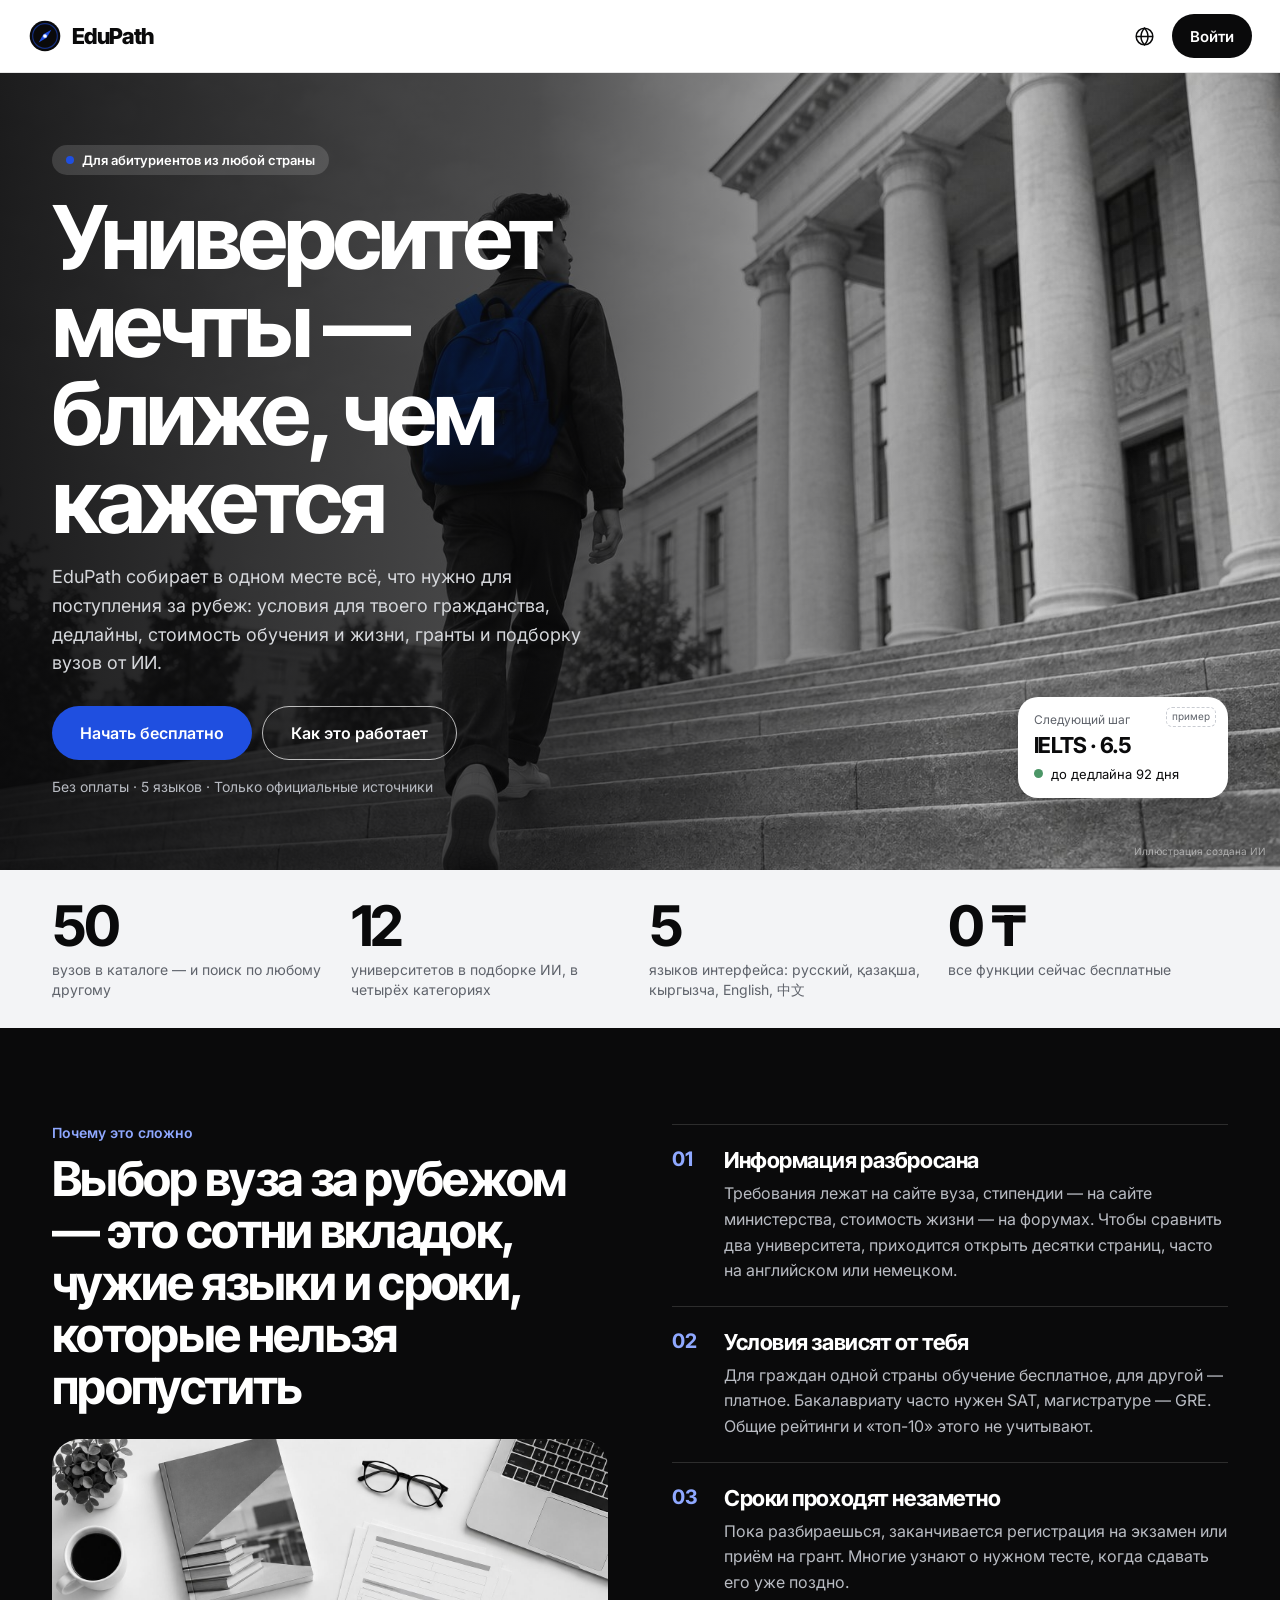
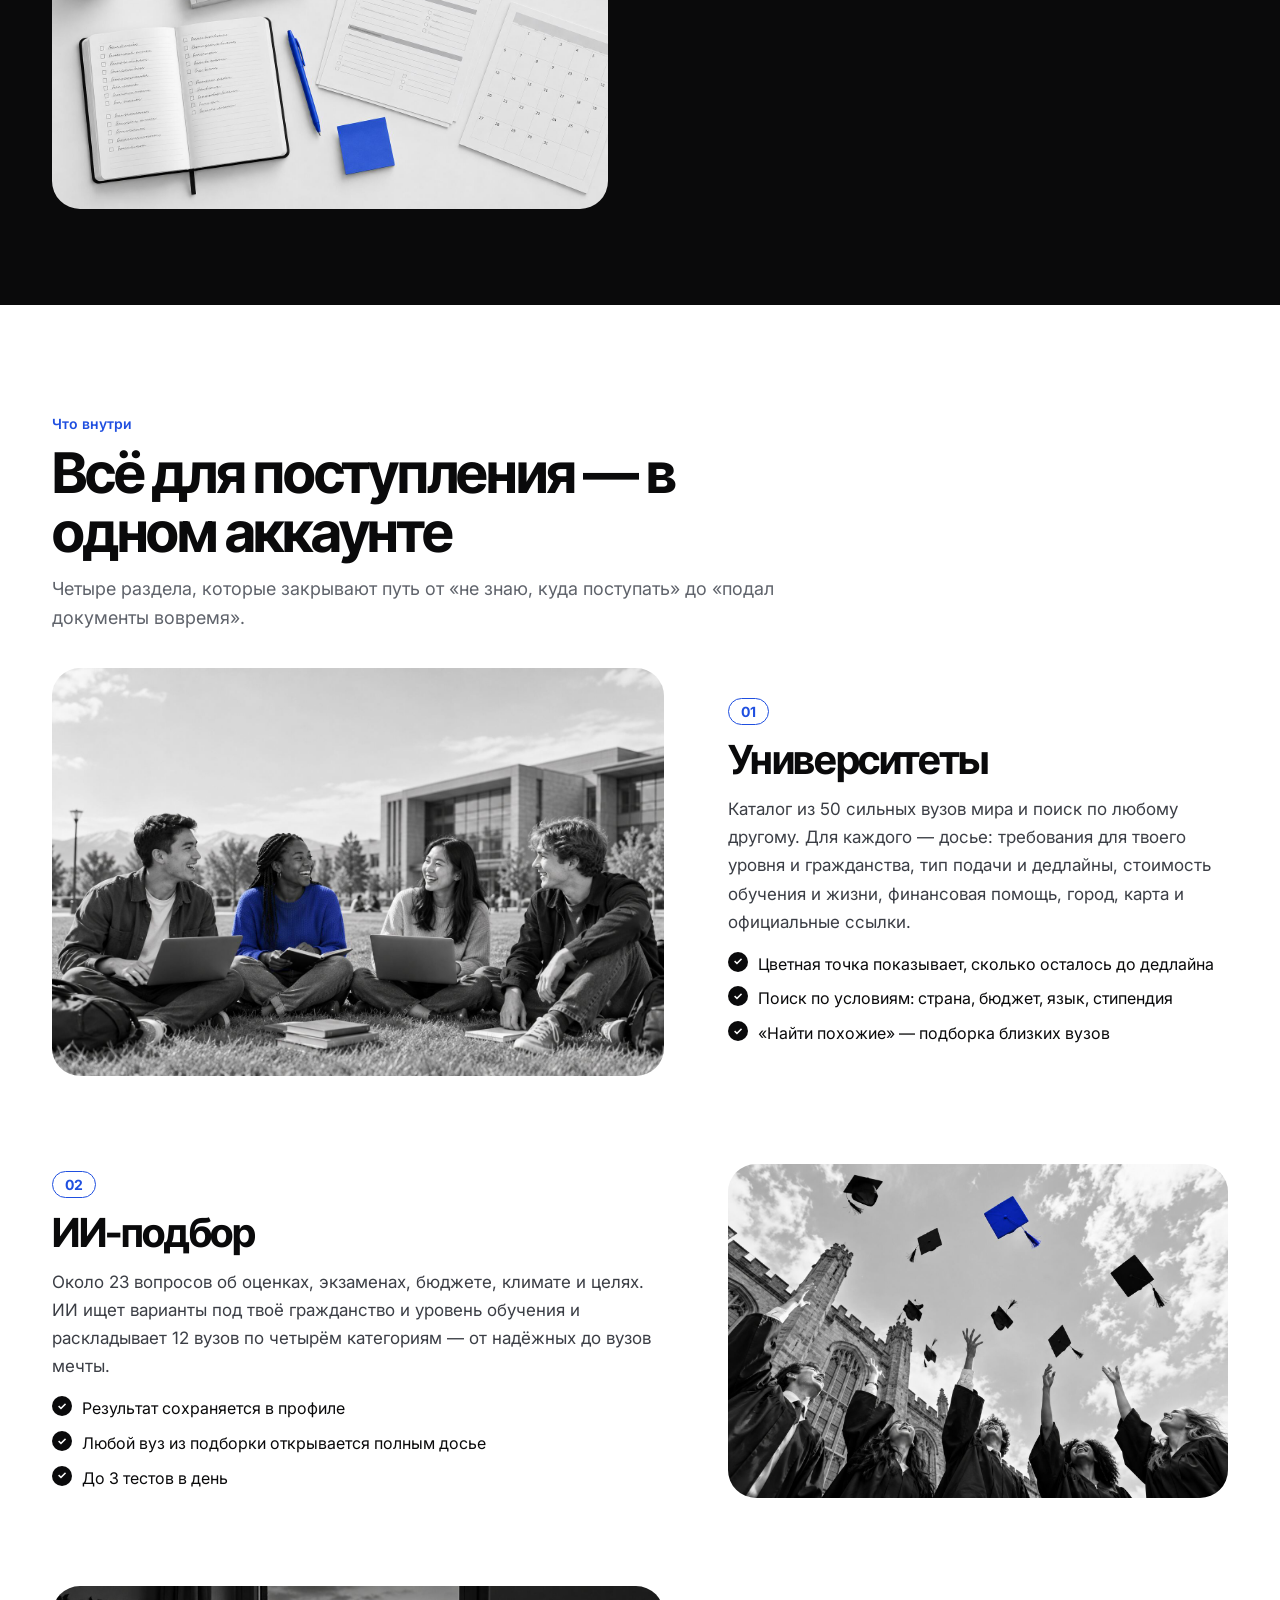
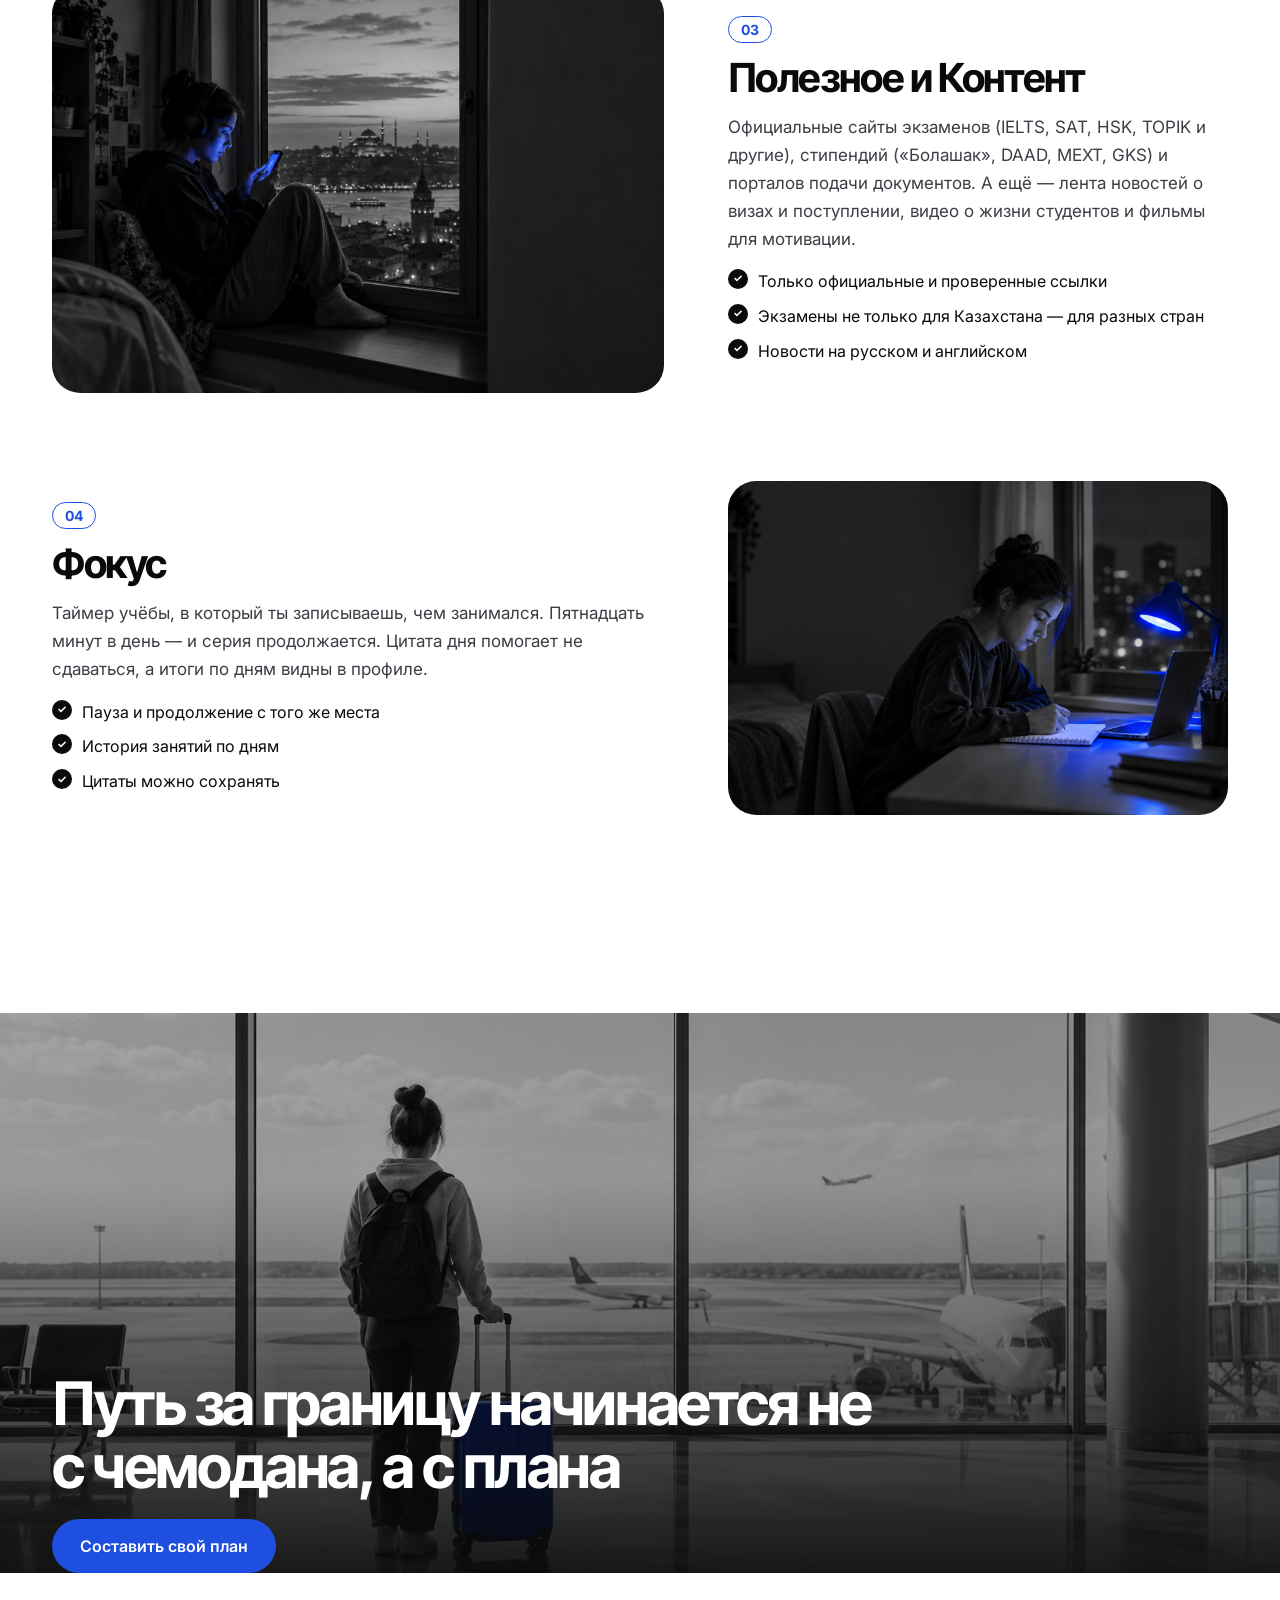
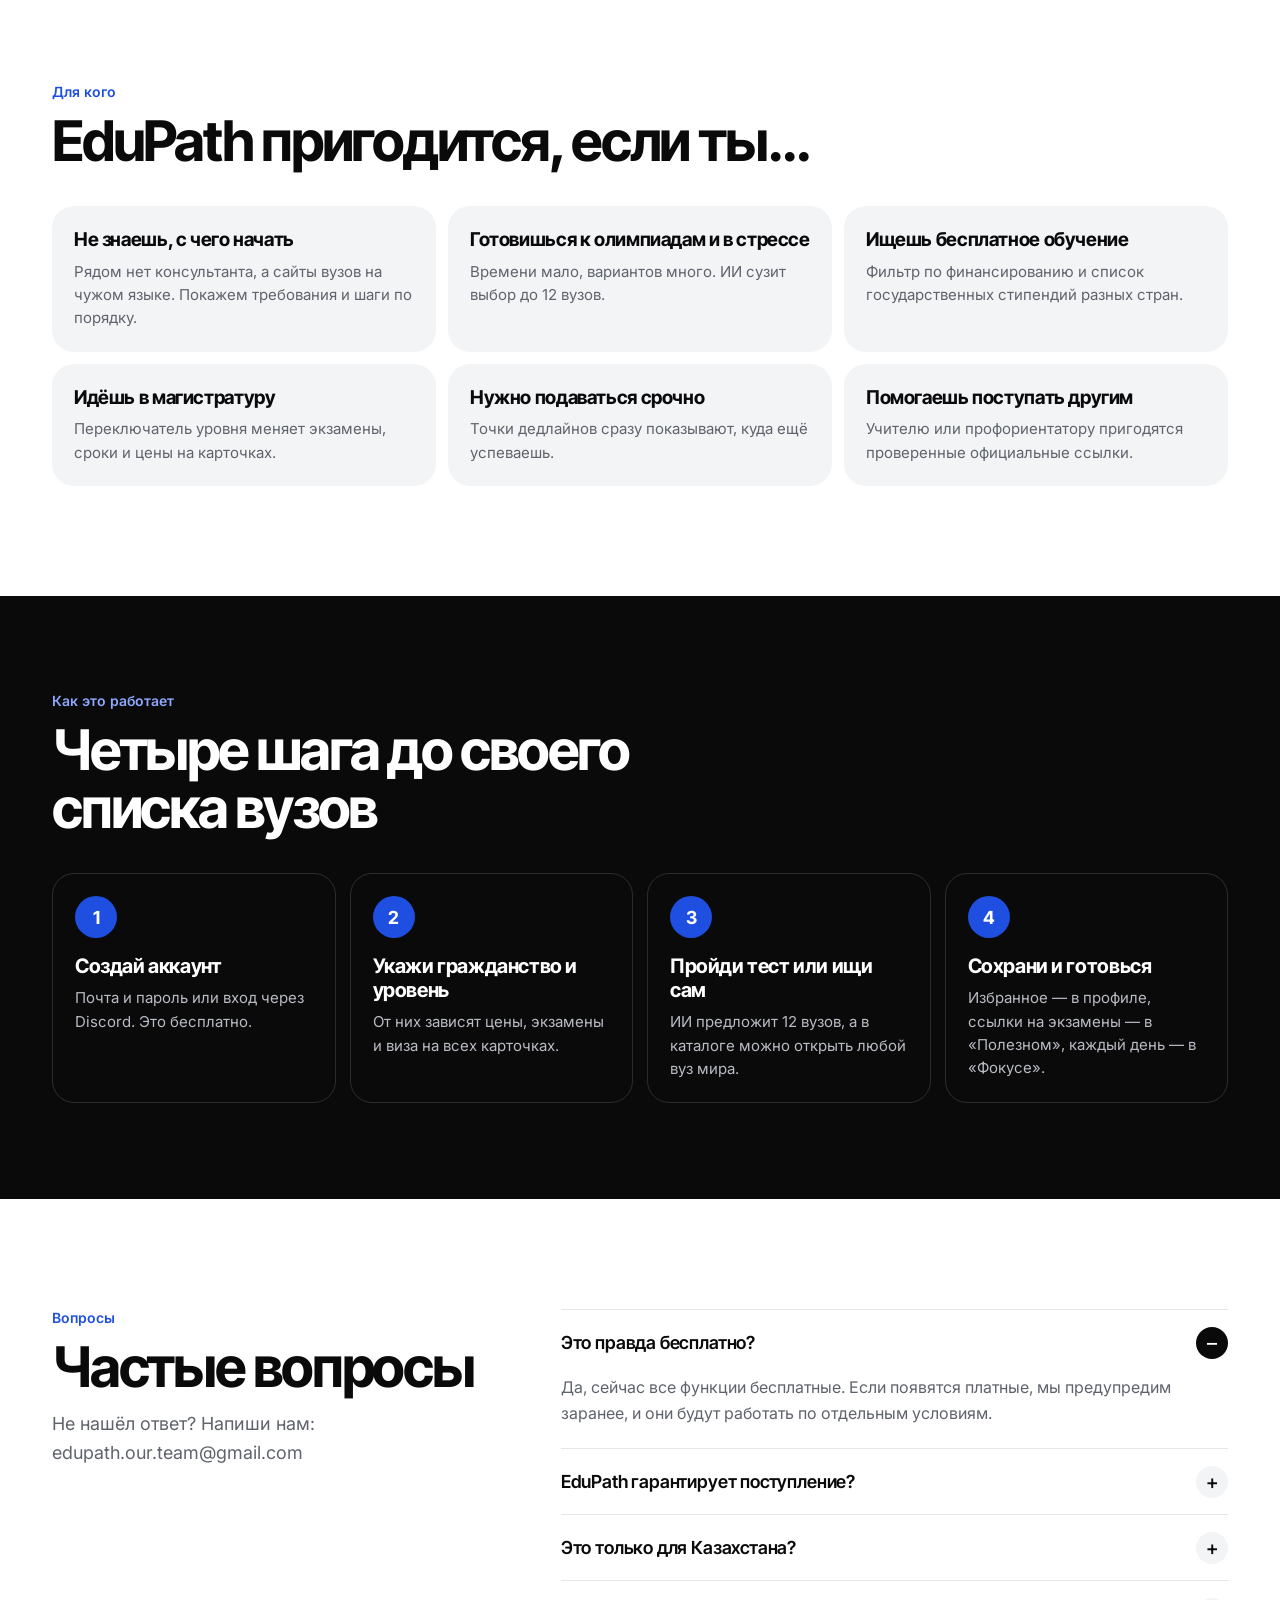
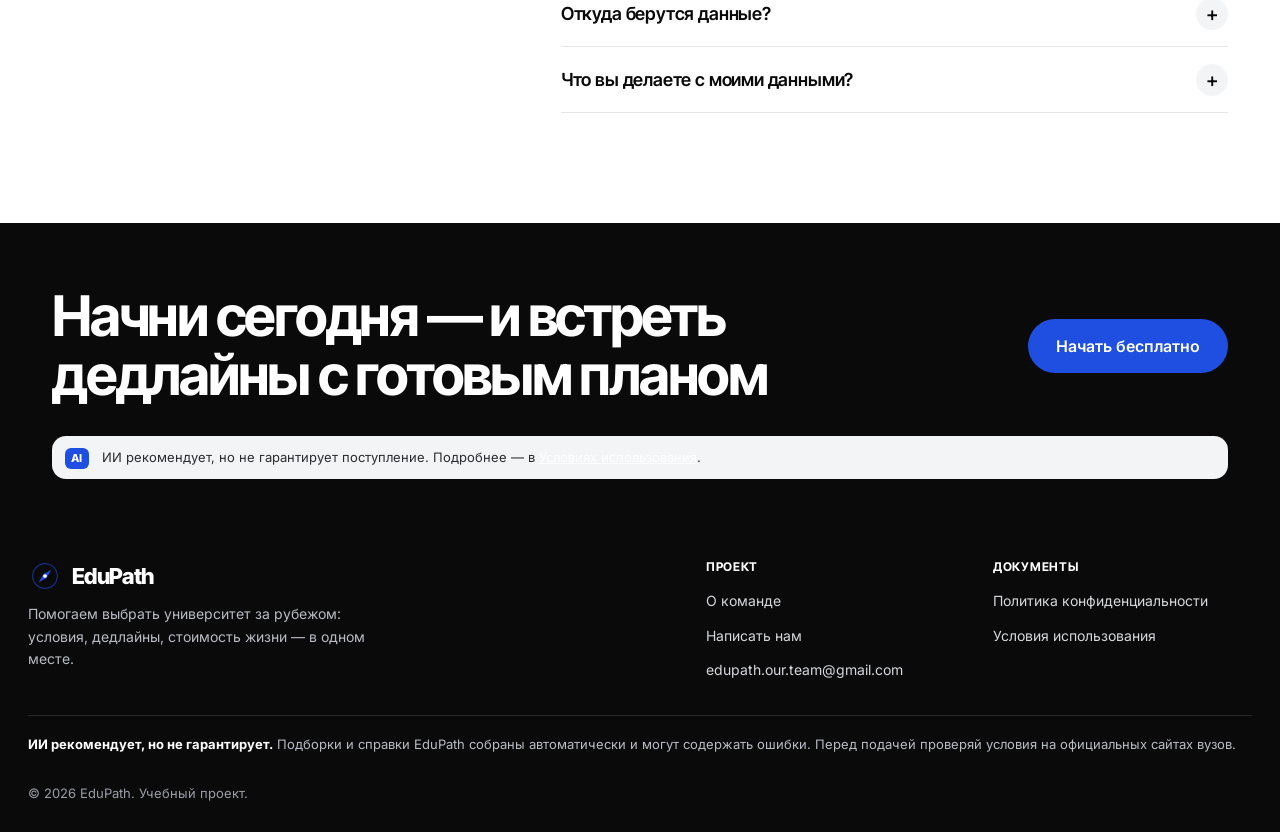
==== commit fe8ccc1c: "Оставлен только дизайн D, фото-фоны, перевод страницы «Университеты» - убраны варианты A/B/C и перек" ====
--- a/app.html
+++ b/app.html
@@ -4,127 +4,83 @@
 <script>/* Внутренние страницы только для вошедших: без входа — на лендинг */try{if(!localStorage.getItem("edupath_token")){location.replace("index.html");}}catch(e){}</script>
 <meta charset="UTF-8">
 <meta name="viewport" content="width=device-width, initial-scale=1, viewport-fit=cover">
-<meta name="theme-color" content="#0F2A4A">
+<meta name="theme-color" content="#0A0A0B">
 <title>EduPath — Главная</title>
 <link rel="preconnect" href="https://fonts.googleapis.com">
 <link rel="preconnect" href="https://fonts.gstatic.com" crossorigin>
-<link href="https://fonts.googleapis.com/css2?family=Lora:ital,wght@0,500;0,600;0,700;1,500&family=Manrope:wght@400;500;600;700;800&display=swap" rel="stylesheet">
-<link rel="stylesheet" href="edupath.css?v=2">
-<link rel="stylesheet" href="edupath-b.css?v=1">
-<link rel="stylesheet" href="edupath-c.css?v=1">
-<link rel="stylesheet" href="edupath-d.css?v=1">
+<link href="https://fonts.googleapis.com/css2?family=Inter+Tight:wght@500;600;700;800&family=Inter:wght@400;500;600;700&display=swap" rel="stylesheet">
+<link rel="stylesheet" href="edupath.css?v=3">
+<link rel="stylesheet" href="edupath-d.css?v=2">
 <style>
   *{ box-sizing:border-box; margin:0; padding:0; }
   body{ line-height:1.55; -webkit-font-smoothing:antialiased; }
   a{ color:inherit; text-decoration:none; }
   .wrap{ max-width:1180px; margin:0 auto; padding:0 18px; }
-  h1,h2,h3{ color:var(--navy-deep); letter-spacing:-.015em; line-height:1.15; }
-  .eyebrow{ display:inline-flex; align-items:center; gap:8px; font:700 12px var(--font-body); letter-spacing:.12em; text-transform:uppercase; color:var(--gold-ink); }
-  .eyebrow::before{ content:""; width:22px; height:2px; background:var(--gold); border-radius:2px; }
 
-  .hello{ padding:28px 0 18px; }
-  .hello h1{ font-size:clamp(28px, 7vw, 44px); margin-top:8px; }
-  .hello p{ color:var(--muted); margin-top:6px; font-size:16px; }
+  /* главный блок: фото на заднем фоне на всю ширину */
+  .home-hero{ position:relative; background:var(--d-black); color:#fff; overflow:hidden; min-height:min(78vh, 720px); display:flex; align-items:flex-end; }
+  .home-hero-bg{ position:absolute; inset:0; width:100%; height:100%; object-fit:cover; object-position:60% center; }
+  .home-hero::after{ content:""; position:absolute; inset:0; background:linear-gradient(0deg, rgba(10,10,11,.95) 0%, rgba(10,10,11,.75) 50%, rgba(10,10,11,.3) 100%); }
+  .home-hero-in{ position:relative; z-index:1; width:100%; max-width:1180px; margin:0 auto; padding:96px 18px 40px; }
+  .home-kicker{ display:inline-block; font:600 13px var(--font-body); color:#fff; background:rgba(255,255,255,.14); border-radius:999px; padding:6px 12px; }
+  .home-hero h1{ font:700 clamp(36px, 9vw, 72px)/1 var(--font-head); letter-spacing:-.045em; color:#fff; margin:16px 0 18px; }
+  .home-hero h2{ font:700 clamp(22px, 5vw, 34px)/1.1 var(--font-head); letter-spacing:-.03em; color:#fff; max-width:640px; }
+  .home-hero h2 em{ font-style:normal; text-decoration:underline; text-decoration-color:var(--d-blue); text-decoration-thickness:4px; text-underline-offset:6px; }
+  .home-hero p{ color:#D6D8DC; font-size:16px; line-height:1.6; max-width:560px; margin-top:12px; }
+  .test-facts{ display:flex; flex-wrap:wrap; gap:8px; margin-top:18px; }
+  .test-facts span{ font-size:13px; background:rgba(255,255,255,.1); border:1px solid rgba(255,255,255,.18); border-radius:999px; padding:6px 12px; color:#fff; }
+  .home-cta{ display:inline-flex; align-items:center; gap:10px; min-height:54px; padding:0 26px; margin-top:24px; border-radius:999px; background:var(--d-blue); color:#fff; font:600 16px var(--font-body); }
+  .home-cta:hover{ background:var(--d-blue-hover); }
+  .home-cta svg{ width:18px; height:18px; }
+  .home-hero p.home-note{ font-size:13px; color:#B9BCC3; margin-top:22px; max-width:560px; }
+  .home-note a{ color:#fff; text-decoration:underline; }
+  .home-credit{ position:absolute; right:14px; bottom:10px; z-index:1; font-size:10px; color:rgba(255,255,255,.5); }
 
-  /* главная карточка — тест */
-  .test-card{ display:grid; gap:20px; background:var(--navy-deep); color:#DCE5F1; border-radius:24px; padding:26px 22px; position:relative; overflow:hidden; }
-  .test-card::after{ content:""; position:absolute; right:-70px; bottom:-90px; width:240px; height:240px; border-radius:50%; border:2px solid rgba(242,178,51,.28); pointer-events:none; }
-  .test-card h2{ color:#fff; font-size:clamp(24px, 5.6vw, 34px); }
-  .test-card h2 em{ font-style:italic; color:var(--gold); }
-  .test-card p{ color:#B9C7DA; font-size:15px; margin-top:8px; max-width:520px; }
-  .test-facts{ display:flex; flex-wrap:wrap; gap:8px; margin-top:16px; }
-  .test-facts span{ font-size:13px; background:rgba(255,255,255,.08); border:1px solid rgba(255,255,255,.14); border-radius:999px; padding:6px 11px; color:#E6EDF7; }
-  .btn-gold{ display:inline-flex; align-items:center; justify-content:center; gap:10px; min-height:52px; padding:0 24px; border-radius:999px;
-             background:var(--gold); color:var(--navy-deep); font:700 16px var(--font-body); box-shadow:0 10px 24px rgba(242,178,51,.3); transition:transform .15s; position:relative; z-index:1; }
-  .btn-gold:hover{ transform:translateY(-2px); }
-  .btn-gold svg{ width:18px; height:18px; }
-  .test-card .ep-ai-note{ background:rgba(242,178,51,.1); border-color:rgba(242,178,51,.35); color:#E9D9AE !important; }
-  .test-card .ep-ai-note a{ color:var(--gold); }
-
-  /* плитки разделов */
-  .tiles-head{ margin:34px 0 14px; display:flex; align-items:end; justify-content:space-between; gap:12px; }
-  .tiles-head h2{ font-size:24px; }
-  .tiles{ display:grid; grid-template-columns:1fr 1fr; gap:12px; }
-  .tile{ background:var(--surface); border:1px solid var(--line); border-radius:18px; padding:16px; min-height:138px;
-         display:flex; flex-direction:column; gap:8px; transition:transform .15s, box-shadow .15s, border-color .15s; }
-  .tile:hover{ transform:translateY(-3px); box-shadow:var(--shadow); border-color:rgba(30,78,140,.35); }
-  .tile-ico{ width:42px; height:42px; border-radius:12px; display:grid; place-items:center; background:var(--tint); color:var(--navy); }
-  .tile-ico svg{ width:21px; height:21px; }
-  .tile h3{ font-size:18px; }
-  .tile p{ font-size:13px; color:var(--muted); line-height:1.45; }
-  .tile.wide{ grid-column:1 / -1; flex-direction:row; align-items:center; min-height:auto; }
-  .tile.wide .tile-ico{ flex:none; background:var(--tint-gold); color:var(--gold-ink); }
-
-  /* как работает тест */
-  .how{ margin-top:40px; }
-  .how h2{ font-size:24px; margin-bottom:14px; }
+  .how{ margin:48px 0 8px; }
+  .how h2{ font:700 clamp(24px, 5vw, 34px)/1.1 var(--font-head); letter-spacing:-.03em; margin-bottom:18px; }
   .steps{ display:grid; gap:12px; counter-reset:s; }
-  .step{ position:relative; background:var(--surface); border:1px solid var(--line); border-radius:18px; padding:18px 18px 18px 70px; }
-  .step::before{ counter-increment:s; content:counter(s); position:absolute; left:18px; top:18px; width:36px; height:36px; border-radius:50%;
-         display:grid; place-items:center; background:var(--tint); color:var(--navy); font:800 16px var(--font-body); }
-  .step h3{ font-size:17px; margin-bottom:3px; }
-  .step p{ color:var(--muted); font-size:14px; }
+  .step{ position:relative; background:var(--d-gray); border-radius:20px; padding:20px 20px 20px 74px; }
+  .step::before{ counter-increment:s; content:counter(s); position:absolute; left:20px; top:20px; width:38px; height:38px; border-radius:50%;
+         display:grid; place-items:center; background:var(--d-black); color:#fff; font:700 16px var(--font-body); }
+  .step h3{ font:700 18px var(--font-head); letter-spacing:-.02em; margin-bottom:4px; }
+  .step p{ color:var(--d-muted); font-size:15px; }
 
   @media (min-width:700px){
     .wrap{ padding:0 28px; }
-    .tiles{ grid-template-columns:repeat(3,1fr); }
+    .home-hero-in{ padding:110px 28px 56px; }
     .steps{ grid-template-columns:repeat(3,1fr); }
-    .test-card{ padding:36px; }
+    .step{ padding:72px 20px 22px; }
   }
   @media (min-width:1000px){
-    .hello{ padding:44px 0 22px; }
-    .test-card{ grid-template-columns:1.4fr .6fr; align-items:end; padding:44px; }
-    .test-card .ep-ai-note{ grid-column:1 / -1; }
-    .tiles{ grid-template-columns:repeat(4,1fr); }
-    .tile.wide{ grid-column:span 2; }
+    .home-hero{ align-items:center; }
+    .home-hero::after{ background:linear-gradient(90deg, rgba(10,10,11,.93) 0%, rgba(10,10,11,.72) 45%, rgba(10,10,11,.15) 85%); }
+    .how{ margin-top:72px; }
   }
 </style>
 </head>
 <body>
 <header class="ep-header" id="siteHeader" data-variant="app"></header>
-<script src="layout.js?v=4"></script>
-<script src="edupath-d.js?v=1"></script>
+<script src="layout.js?v=5"></script>
+<script src="edupath-d.js?v=3"></script>
+
+<section class="home-hero">
+  <img class="home-hero-bg" src="assets/d/d-airport.jpg" alt="" fetchpriority="high" onerror="this.remove()">
+  <div class="home-hero-in">
+    <span class="home-kicker" data-h="eyebrow">Твой кабинет</span>
+    <h1 id="helloTitle">Привет!</h1>
+    <h2 data-h-html="t_h2">Пройди тест — и найди <em>свой</em> университет</h2>
+    <p data-h="t_p">Около 23 вопросов об оценках, бюджете, климате и целях. В конце — 12 вузов в четырёх категориях, которые сохранятся в профиле.</p>
+    <div class="test-facts">
+      <span data-h="t_f1">≈23 вопроса</span><span data-h="t_f2">4 категории × 3 вуза</span><span data-h="t_f3">до 3 тестов в день</span>
+    </div>
+    <a href="test.html" class="home-cta"><span data-h="t_cta">Начать тест</span>
+      <svg viewBox="0 0 24 24" fill="none" stroke="currentColor" stroke-width="2.2" stroke-linecap="round" stroke-linejoin="round" aria-hidden="true"><path d="M5 12h14M13 6l6 6-6 6"/></svg></a>
+    <p class="home-note" data-h-html="ai">ИИ рекомендует, но не гарантирует поступление. Перед подачей проверяй условия на официальном сайте вуза. Подробнее — в <a href="terms.html">Условиях использования</a>.</p>
+  </div>
+  <span class="home-credit" data-dt="credit">Иллюстрация создана ИИ</span>
+</section>
 
 <main class="wrap">
-  <section class="hello">
-    <span class="eyebrow" data-h="eyebrow">Твой кабинет</span>
-    <h1 id="helloTitle">Привет!</h1>
-    <p data-h="hello_sub">С чего начнём сегодня?</p>
-  </section>
-
-  <section class="test-card">
-    <div>
-      <span class="eyebrow" style="color:var(--gold)" data-h="t_eyebrow">ИИ-подбор</span>
-      <h2 style="margin-top:10px" data-h-html="t_h2">Пройди тест — и найди <em>свой</em> университет</h2>
-      <p data-h="t_p">Около 23 вопросов об оценках, бюджете, климате и целях. В конце — 12 вузов в четырёх категориях, которые сохранятся в профиле.</p>
-      <div class="test-facts">
-        <span data-h="t_f1">📝 ≈23 вопроса</span><span data-h="t_f2">🎯 4 категории × 3 вуза</span><span data-h="t_f3">🔁 до 3 тестов в день</span>
-      </div>
-    </div>
-    <div><a href="test.html" class="btn-gold"><span data-h="t_cta">Начать тест</span>
-      <svg viewBox="0 0 24 24" fill="none" stroke="currentColor" stroke-width="2.2" stroke-linecap="round" stroke-linejoin="round"><path d="M5 12h14M13 6l6 6-6 6"/></svg></a></div>
-    <p class="ep-ai-note" data-h-html="ai">ИИ рекомендует, но не гарантирует поступление. Перед подачей проверяй условия на официальном сайте вуза. Подробнее — в <a href="terms.html">Условиях использования</a>.</p>
-  </section>
-
-  <div class="tiles-head"><h2 data-h="tiles">Разделы</h2></div>
-  <section class="tiles">
-    <a class="tile" href="universities.html">
-      <span class="tile-ico"><svg viewBox="0 0 24 24" fill="none" stroke="currentColor" stroke-width="2" stroke-linecap="round" stroke-linejoin="round"><path d="M3 10 12 5l9 5-9 5-9-5Z"/><path d="M7 12v5c3 2 7 2 10 0v-5"/></svg></span>
-      <h3 data-h="u_h">Университеты</h3><p data-h="u_p">Каталог из 50 вузов и поиск по любому другому</p></a>
-    <a class="tile" href="resources.html">
-      <span class="tile-ico"><svg viewBox="0 0 24 24" fill="none" stroke="currentColor" stroke-width="2" stroke-linecap="round" stroke-linejoin="round"><path d="M10 14a5 5 0 0 0 7 0l3-3a5 5 0 0 0-7-7l-1 1"/><path d="M14 10a5 5 0 0 0-7 0l-3 3a5 5 0 0 0 7 7l1-1"/></svg></span>
-      <h3 data-h="r_h">Полезное</h3><p data-h="r_p">Экзамены, стипендии и подача — только официальные сайты</p></a>
-    <a class="tile" href="content.html">
-      <span class="tile-ico"><svg viewBox="0 0 24 24" fill="none" stroke="currentColor" stroke-width="2" stroke-linecap="round" stroke-linejoin="round"><rect x="3" y="5" width="18" height="14" rx="2"/><path d="m10 9 5 3-5 3V9Z"/></svg></span>
-      <h3 data-h="c_h">Контент</h3><p data-h="c_p">Новости о визах и поступлении, видео и фильмы</p></a>
-    <a class="tile" href="focus.html">
-      <span class="tile-ico"><svg viewBox="0 0 24 24" fill="none" stroke="currentColor" stroke-width="2" stroke-linecap="round" stroke-linejoin="round"><circle cx="12" cy="13" r="8"/><path d="M12 9v4l3 2M9 2h6"/></svg></span>
-      <h3 data-h="f_h">Фокус</h3><p data-h="f_p">Таймер учёбы, серия дней и цитата дня</p></a>
-    <a class="tile wide" href="profile.html">
-      <span class="tile-ico"><svg viewBox="0 0 24 24" fill="none" stroke="currentColor" stroke-width="2" stroke-linecap="round" stroke-linejoin="round"><circle cx="12" cy="8" r="4"/><path d="M4 21c1.5-4 4.5-6 8-6s6.5 2 8 6"/></svg></span>
-      <div><h3 data-h="p_h">Профиль</h3><p data-h="p_p">Избранные вузы, результаты тестов, гражданство и уровень обучения</p></div></a>
-  </section>
-
   <section class="how">
     <h2 data-h="how">Как работает тест</h2>
     <div class="steps">
@@ -140,7 +96,7 @@
   const H = {
     ru:{ eyebrow:"Твой кабинет", hello:"Привет", hello_sub:"С чего начнём сегодня?", t_eyebrow:"ИИ-подбор", t_h2:"Пройди тест — и найди <em>свой</em> университет",
       t_p:"Около 23 вопросов об оценках, бюджете, климате и целях. В конце — 12 вузов в четырёх категориях, которые сохранятся в профиле.",
-      t_f1:"📝 ≈23 вопроса", t_f2:"🎯 4 категории × 3 вуза", t_f3:"🔁 до 3 тестов в день", t_cta:"Начать тест",
+      t_f1:"≈23 вопроса", t_f2:"4 категории × 3 вуза", t_f3:"до 3 тестов в день", t_cta:"Начать тест",
       ai:'ИИ рекомендует, но не гарантирует поступление. Перед подачей проверяй условия на официальном сайте вуза. Подробнее — в <a href="terms.html">Условиях использования</a>.',
       tiles:"Разделы", u_h:"Университеты", u_p:"Каталог из 50 вузов и поиск по любому другому", r_h:"Полезное", r_p:"Экзамены, стипендии и подача — только официальные сайты",
       c_h:"Контент", c_p:"Новости о визах и поступлении, видео и фильмы", f_h:"Фокус", f_p:"Таймер учёбы, серия дней и цитата дня",
@@ -149,7 +105,7 @@
       s3_h:"Получаешь 12 вузов", s3_t:"Четыре категории — от надёжных до вузов мечты. Любой открывается полной карточкой." },
     en:{ eyebrow:"Your dashboard", hello:"Hi", hello_sub:"Where shall we start today?", t_eyebrow:"AI matching", t_h2:"Take the test and find <em>your</em> university",
       t_p:"About 23 questions on grades, budget, climate and goals. At the end you get 12 universities in four categories, saved to your profile.",
-      t_f1:"📝 ~23 questions", t_f2:"🎯 4 categories × 3", t_f3:"🔁 up to 3 tests a day", t_cta:"Start the test",
+      t_f1:"~23 questions", t_f2:"4 categories × 3", t_f3:"up to 3 tests a day", t_cta:"Start the test",
       ai:'AI recommends, it does not guarantee admission. Check requirements on the official university website before applying. See the <a href="terms.html">Terms of Use</a>.',
       tiles:"Sections", u_h:"Universities", u_p:"A catalog of 50 universities plus search for any other", r_h:"Resources", r_p:"Exams, scholarships and applications — official sites only",
       c_h:"Content", c_p:"News on visas and admissions, videos and films", f_h:"Focus", f_p:"Study timer, streaks and a quote of the day",
@@ -158,7 +114,7 @@
       s3_h:"Get 12 universities", s3_t:"Four categories, from safe picks to dream schools. Each opens as a full card." },
     kk:{ eyebrow:"Сенің кабинетің", hello:"Сәлем", hello_sub:"Бүгін неден бастаймыз?", t_eyebrow:"ЖИ іріктеу", t_h2:"Тест тапсыр да, <em>өз</em> университетіңді тап",
       t_p:"Бағалар, бюджет, климат пен мақсаттар туралы 23-ке жуық сұрақ. Соңында профильде сақталатын төрт санаттағы 12 университет.",
-      t_f1:"📝 ≈23 сұрақ", t_f2:"🎯 4 санат × 3", t_f3:"🔁 күніне 3 тестке дейін", t_cta:"Тестті бастау",
+      t_f1:"≈23 сұрақ", t_f2:"4 санат × 3", t_f3:"күніне 3 тестке дейін", t_cta:"Тестті бастау",
       ai:'ЖИ ұсынады, бірақ түсуге кепілдік бермейді. Құжат тапсырмас бұрын шарттарды университеттің ресми сайтынан тексер. Толығырақ — <a href="terms.html">Пайдалану шарттарында</a>.',
       tiles:"Бөлімдер", u_h:"Университеттер", u_p:"50 университет каталогы және кез келгенін іздеу", r_h:"Пайдалы", r_p:"Емтихандар, стипендиялар, құжат тапсыру — тек ресми сайттар",
       c_h:"Контент", c_p:"Визалар мен түсу жаңалықтары, бейнелер мен фильмдер", f_h:"Фокус", f_p:"Оқу таймері, күндер сериясы, күн дәйексөзі",
@@ -167,7 +123,7 @@
       s3_h:"12 университет аласың", s3_t:"Төрт санат — сенімдіден арман университетке дейін. Әрқайсысы толық карточкамен ашылады." },
     ky:{ eyebrow:"Сенин кабинетиң", hello:"Салам", hello_sub:"Бүгүн эмнеден баштайбыз?", t_eyebrow:"ЖИ тандоо", t_h2:"Тест тапшыр жана <em>өз</em> университетиңди тап",
       t_p:"Баалар, бюджет, климат жана максаттар боюнча 23дөй суроо. Аягында профилде сакталуучу төрт категориядагы 12 университет.",
-      t_f1:"📝 ≈23 суроо", t_f2:"🎯 4 категория × 3", t_f3:"🔁 күнүнө 3 тестке чейин", t_cta:"Тестти баштоо",
+      t_f1:"≈23 суроо", t_f2:"4 категория × 3", t_f3:"күнүнө 3 тестке чейин", t_cta:"Тестти баштоо",
       ai:'ЖИ сунуштайт, бирок кабыл алууга кепилдик бербейт. Тапшыруудан мурун шарттарды университеттин расмий сайтынан текшер. Кененирээк — <a href="terms.html">Колдонуу шарттарында</a>.',
       tiles:"Бөлүмдөр", u_h:"Университеттер", u_p:"50 университеттин каталогу жана каалаганын издөө", r_h:"Пайдалуу", r_p:"Сынактар, стипендиялар, тапшыруу — расмий сайттар гана",
       c_h:"Контент", c_p:"Виза жана тапшыруу жаңылыктары, видеолор жана тасмалар", f_h:"Фокус", f_p:"Окуу таймери, күндөр сериясы, күндүн цитатасы",
@@ -176,7 +132,7 @@
       s3_h:"12 университет аласың", s3_t:"Төрт категория — ишенимдүүдөн кыялдагы университетке чейин. Ар бири толук карточка менен ачылат." },
     zh:{ eyebrow:"你的主页", hello:"你好", hello_sub:"今天从哪里开始？", t_eyebrow:"AI 匹配", t_h2:"做个测试，找到<em>你的</em>大学",
       t_p:"约 23 个关于成绩、预算、气候和目标的问题。最后得到 4 类共 12 所大学，并保存到个人资料。",
-      t_f1:"📝 约 23 题", t_f2:"🎯 4 类 × 3 所", t_f3:"🔁 每天最多 3 次", t_cta:"开始测试",
+      t_f1:"约 23 题", t_f2:"4 类 × 3 所", t_f3:"每天最多 3 次", t_cta:"开始测试",
       ai:'AI 只提供建议，不保证录取。申请前请在大学官网核实要求。详见<a href="terms.html">使用条款</a>。',
       tiles:"栏目", u_h:"大学", u_p:"50 所大学目录，并可搜索任何大学", r_h:"实用资源", r_p:"考试、奖学金和申请——仅官方网站",
       c_h:"内容", c_p:"签证与录取新闻、视频和电影", f_h:"专注", f_p:"学习计时器、连续打卡和每日名言",
--- a/edupath.css
+++ b/edupath.css
@@ -6,47 +6,47 @@
 
 :root{
   /* --- 4 основных цвета --- */
-  --navy:#1E4E8C;        /* главный: кнопки, ссылки, акценты */
-  --navy-deep:#0F2A4A;   /* тёмные блоки, шапка-активная, подвал */
-  --gold:#F2B233;        /* латунь: выделения, иконки, значки */
-  --bg:#F6F8FC;          /* фон страниц */
-  --text:#17263C;        /* основной текст */
+  --navy:#1F4FE0;        /* главный: кнопки, ссылки, акценты */
+  --navy-deep:#0A0A0B;   /* тёмные блоки, шапка-активная, подвал */
+  --gold:#1F4FE0;        /* латунь: выделения, иконки, значки */
+  --bg:#FFFFFF;          /* фон страниц */
+  --text:#0A0A0B;        /* основной текст */
 
   /* --- производные (оттенки тех же цветов) --- */
   --surface:#FFFFFF;
-  --tint:#E6EDF7;                 /* светлая подложка, ховеры, чипы */
-  --tint-gold:#FDF1D6;            /* светлая латунь */
-  --gold-ink:#8A5E00;             /* латунь для ТЕКСТА на светлом (контраст ≥ 4.5) */
-  --muted:#5B6B82;                /* второстепенный текст */
-  --line:rgba(23,38,60,.12);
-  --shadow:0 14px 36px rgba(15,42,74,.10);
+  --tint:#F3F4F6;                 /* светлая подложка, ховеры, чипы */
+  --tint-gold:#EDF2FF;            /* светлая латунь */
+  --gold-ink:#1F4FE0;             /* латунь для ТЕКСТА на светлом (контраст ≥ 4.5) */
+  --muted:#5F636B;                /* второстепенный текст */
+  --line:rgba(10,10,11,.12);
+  --shadow:0 14px 36px rgba(10,10,11,.10);
   --radius:14px;
 
   /* --- 2 шрифта (оба с кириллицей и казахскими буквами) --- */
-  --font-head:'Lora', Georgia, 'Times New Roman', serif;
-  --font-body:'Manrope', system-ui, -apple-system, 'Segoe UI', Roboto, sans-serif;
+  --font-head:'Inter Tight', Georgia, 'Times New Roman', serif;
+  --font-body:'Inter', system-ui, -apple-system, 'Segoe UI', Roboto, sans-serif;
 
   /* --- совместимость: старые имена переменных из страниц ведут на новые цвета --- */
   --cream:var(--bg); --cream-deep:var(--tint); --paper:var(--surface);
   --espresso:var(--text); --bark:var(--navy-deep); --clay:var(--navy);
-  --caramel:var(--gold); --sand:#C9D5E6;
+  --caramel:var(--gold); --sand:#D9DBE0;
   --text-main:var(--text); --text-muted:var(--muted);
   --bg-cream:var(--bg); --text-dark:var(--text); --accent-brown:var(--navy);
-  --accent-light:var(--tint); --dark-bg:var(--navy-deep); --line-color:#D5DEEA;
+  --accent-light:var(--tint); --dark-bg:var(--navy-deep); --line-color:#E3E5E9;
 }
 
 html{ -webkit-text-size-adjust:100%; text-size-adjust:100%; }
 body{ font-family:var(--font-body); background:var(--bg); color:var(--text); overflow-x:clip; }
 h1,h2,h3,h4{ font-family:var(--font-head); }
 ::selection{ background:var(--gold); color:var(--navy-deep); }
-:focus-visible{ outline:3px solid rgba(242,178,51,.75); outline-offset:2px; }
+:focus-visible{ outline:3px solid rgba(31,79,224,.75); outline-offset:2px; }
 
 /* ============================================================
    ШАПКА (рисует layout.js)
    ============================================================ */
 .ep-header{
   position:sticky; top:0; z-index:90;
-  background:rgba(246,248,252,.92);
+  background:rgba(255,255,255,.92);
   -webkit-backdrop-filter:blur(12px); backdrop-filter:blur(12px);
   border-bottom:1px solid var(--line);
   padding:0; margin:0; display:block; min-height:64px;
@@ -138,21 +138,21 @@
    ПОДВАЛ (рисует layout.js)
    ============================================================ */
 .ep-footer{
-  background:var(--navy-deep); color:#C8D3E3; margin-top:56px;
+  background:var(--navy-deep); color:#C9CCD2; margin-top:56px;
   padding:40px 16px calc(28px + env(safe-area-inset-bottom)); font:400 14px/1.6 var(--font-body);
 }
 .ep-footer-in{ max-width:1280px; margin:0 auto; display:grid; gap:28px; }
 .ep-footer .ep-logo{ color:#fff; }
-.ep-footer-tag{ margin:10px 0 0; max-width:340px; color:#AFC0D6; }
+.ep-footer-tag{ margin:10px 0 0; max-width:340px; color:#B9BCC3; }
 .ep-footer h4{ font:700 12px var(--font-body); letter-spacing:.12em; text-transform:uppercase; color:var(--gold); margin:0 0 10px; }
 .ep-footer ul{ list-style:none; margin:0; padding:0; }
-.ep-footer li a{ display:inline-block; padding:6px 0; color:#E6EDF7; text-decoration:none; }
+.ep-footer li a{ display:inline-block; padding:6px 0; color:#F3F4F6; text-decoration:none; }
 .ep-footer li a:hover{ color:var(--gold); }
 .ep-footer-ai{
-  border-top:1px solid rgba(255,255,255,.12); padding-top:18px; font-size:13px; color:#AFC0D6; margin:0;
+  border-top:1px solid rgba(255,255,255,.12); padding-top:18px; font-size:13px; color:#B9BCC3; margin:0;
 }
 .ep-footer-ai b{ color:var(--gold); }
-.ep-footer-copy{ font-size:13px; color:#8FA3BF; }
+.ep-footer-copy{ font-size:13px; color:#9A9EA6; }
 @media (min-width:700px){
   .ep-footer{ padding-left:28px; padding-right:28px; }
   .ep-footer-in{ grid-template-columns:1.4fr 1fr 1fr 1fr; }
@@ -167,7 +167,7 @@
    ============================================================ */
 .ep-ai-note, .disclaimer{
   display:block; position:relative;
-  background:var(--tint-gold); border:1px solid rgba(242,178,51,.55); color:#4A3A10 !important;
+  background:var(--tint-gold); border:1px solid rgba(31,79,224,.55); color:#4A3A10 !important;
   border-radius:12px; padding:12px 14px 12px 50px !important; font-size:13px !important; line-height:1.5;
 }
 .ep-ai-note::before, .disclaimer::before{
@@ -201,17 +201,3 @@
 
 /* иконка-стрелка внутри кнопок не должна наследовать размер/цвет больших иконок */
 .btn-primary svg{ width:16px !important; height:16px !important; color:inherit !important; margin:0 !important; }
-
-/* липкие панели фильтров («Полезное», «Контент») не прячутся под шапкой */
-.ui-a .res-panel, .ui-a .ct-panel{ top:64px; }
-@media (min-width:1000px){ .ui-a .res-panel, .ui-a .ct-panel{ top:72px; } }
-
-/* кнопка «Вид A / B» — временно, пока выбираете вариант */
-.ui-switch{
-  position:fixed; right:12px; bottom:calc(12px + env(safe-area-inset-bottom)); z-index:110;
-  display:flex; align-items:center; gap:2px; padding:4px 4px 4px 12px; border-radius:999px;
-  background:var(--navy-deep); color:#AFC0D6; font:600 12px var(--font-body); box-shadow:0 10px 24px rgba(15,42,74,.3);
-}
-.ui-switch span{ margin-right:6px; }
-.ui-switch a{ min-width:34px; height:30px; display:grid; place-items:center; border-radius:999px; color:#fff; text-decoration:none; font-weight:800; }
-.ui-switch a.on{ background:var(--gold); color:var(--navy-deep); }
--- a/edupath-d.css
+++ b/edupath-d.css
@@ -1,5 +1,5 @@
 /* ============================================================
-   EduPath — вариант D «60/30/10» (v1)
+   EduPath — тема «60/30/10» (v2)
    60% белый · 30% чёрный · 10% синий.
    Работает только когда на <html> стоит класс ui-d (ставит layout.js).
    Синий — только для главных действий, ссылок и выделений.
@@ -69,12 +69,6 @@
 .ui-d .ep-links a:hover{ background:var(--d-gray); color:var(--d-black); }
 .ui-d .ep-links a.active{ background:var(--d-black); color:#fff; }
 .ui-d .ep-icon-btn{ color:var(--d-black); }
-.ui-d .d-test-btn{
-  display:none; align-items:center; min-height:40px; padding:0 18px; border-radius:999px; background:var(--d-blue); color:#fff;
-  font:600 14px var(--font-body); text-decoration:none; white-space:nowrap;
-}
-.ui-d .d-test-btn:hover{ background:var(--d-blue-hover); }
-@media (min-width:700px){ .ui-d .d-test-btn{ display:inline-flex; } }
 .ui-d .ep-header .btn-login{ background:var(--d-black); color:#fff; }
 .ui-d .ep-header .btn-login:hover{ background:#2A2C31; }
 
@@ -84,8 +78,6 @@
 .ui-d .ep-drawer a.ep-drawer-link::after{ color:rgba(255,255,255,.4); }
 .ui-d .ep-drawer a.ep-drawer-link.active{ color:#fff; }
 .ui-d .ep-drawer a.ep-drawer-link.active::after{ content:"●"; color:var(--d-blue); }
-.ui-d .ep-drawer a.d-drawer-test{ color:#fff; background:var(--d-blue); border-radius:999px; padding:0 24px; margin-top:18px; border:0; font-size:20px; min-height:56px; }
-.ui-d .ep-drawer a.d-drawer-test::after{ color:#fff; }
 .ui-d .ep-drawer-small a{ color:rgba(255,255,255,.6); }
 .ui-d body.ep-lock .ep-header{ background:var(--d-black); border-bottom-color:rgba(255,255,255,.1); }
 .ui-d body.ep-lock .ep-header .ep-logo, .ui-d body.ep-lock .ep-header .ep-icon-btn{ color:#fff; }
@@ -97,8 +89,6 @@
 .ui-d .ep-footer li a{ color:#D6D8DC; }
 .ui-d .ep-footer li a:hover{ color:#fff; text-decoration:underline; }
 .ui-d .ep-footer-ai b{ color:#fff; }
-.ui-d .ui-switch{ background:var(--d-black); }
-.ui-d .ui-switch a.on{ background:var(--d-blue); color:#fff; }
 
 /* липкие панели под шапкой */
 .ui-d .res-panel, .ui-d .ct-panel{ top:64px; background:rgba(255,255,255,.96); }
@@ -109,16 +99,17 @@
    ВСТАВКИ ВАРИАНТА D (рисует edupath-d.js): баннеры, подсказки, описания
    ============================================================ */
 .d-banner{
-  position:relative; border-radius:28px; overflow:hidden; background:var(--d-black); color:#fff; margin:8px 0 26px;
-  display:grid; min-height:260px;
+  position:relative; overflow:hidden; background:var(--d-black); color:#fff; margin:0;
+  display:flex; align-items:flex-end; min-height:340px;
 }
-.d-banner-img{ position:absolute; inset:0; width:100%; height:100%; object-fit:cover; opacity:.62; }
-.d-banner::after{ content:""; position:absolute; inset:0; background:linear-gradient(90deg, rgba(10,10,11,.92) 0%, rgba(10,10,11,.55) 55%, rgba(10,10,11,.1) 100%); }
-.d-banner-body{ position:relative; z-index:1; padding:28px 22px; align-self:end; max-width:640px; }
-.d-banner-kicker{ display:inline-block; font:600 12px var(--font-body); letter-spacing:.08em; text-transform:uppercase; color:#fff; background:var(--d-blue); padding:6px 10px; border-radius:999px; margin-bottom:12px; }
-.d-banner h2{ font:700 clamp(26px, 6vw, 44px)/1.05 var(--font-head); letter-spacing:-.03em; color:#fff; margin:0 0 10px; }
-.d-banner p{ color:#D6D8DC; font-size:16px; line-height:1.55; margin:0; }
-.d-banner-credit{ position:absolute; right:12px; bottom:10px; z-index:1; font-size:10px; color:rgba(255,255,255,.45); }
+.d-banner-img{ position:absolute; inset:0; width:100%; height:100%; object-fit:cover; }
+.d-banner::after{ content:""; position:absolute; inset:0; background:linear-gradient(0deg, rgba(10,10,11,.94) 0%, rgba(10,10,11,.7) 50%, rgba(10,10,11,.25) 100%); }
+.d-banner-body{ position:relative; z-index:1; width:100%; max-width:1240px; margin:0 auto; padding:72px 18px 32px; }
+.d-banner-text{ max-width:680px; }
+.d-banner-kicker{ display:inline-block; font:600 12px var(--font-body); letter-spacing:.08em; text-transform:uppercase; color:#fff; background:var(--d-blue); padding:6px 10px; border-radius:999px; margin-bottom:14px; }
+.d-banner h1, .d-banner h2{ font:700 clamp(30px, 7vw, 56px)/1.04 var(--font-head); letter-spacing:-.04em; color:#fff; margin:0 0 12px; }
+.d-banner p{ color:#D6D8DC; font-size:16px; line-height:1.6; margin:0; }
+.d-banner-credit{ position:absolute; right:14px; bottom:10px; z-index:1; font-size:10px; color:rgba(255,255,255,.5); }
 
 .d-info{ display:grid; gap:12px; margin:0 0 28px; }
 .d-info-card{ background:var(--d-gray); border-radius:20px; padding:20px; }
@@ -137,13 +128,15 @@
 .d-cat-desc{ margin:-6px 0 16px; max-width:760px; color:var(--d-muted); font-size:15px; line-height:1.55; }
 
 @media (min-width:700px){
-  .d-banner{ min-height:320px; }
-  .d-banner-body{ padding:40px; }
+  .d-banner{ min-height:400px; }
+  .d-banner-body{ padding:96px 28px 44px; }
   .d-info{ grid-template-columns:repeat(3, minmax(0,1fr)); }
 }
 @media (min-width:1000px){
-  .d-banner{ min-height:380px; }
+  .d-banner{ min-height:460px; align-items:center; }
+  .d-banner::after{ background:linear-gradient(90deg, rgba(10,10,11,.92) 0%, rgba(10,10,11,.68) 45%, rgba(10,10,11,.12) 85%); }
 }
+.d-info{ margin-top:24px; }
 
 /* ============================================================
    СТРАНИЦЫ
@@ -160,18 +153,6 @@
 .ui-d .tile-ico{ background:var(--d-gray) !important; color:var(--d-black) !important; }
 .ui-d .tile.wide .tile-ico{ background:var(--d-blue) !important; color:#fff !important; }
 .ui-d .step::before{ background:var(--d-black) !important; color:#fff !important; }
-.ui-d .d-photo-tiles{ display:grid; gap:12px; grid-template-columns:1fr 1fr; margin:6px 0 0; }
-.ui-d .d-photo-tile{ position:relative; border-radius:20px; overflow:hidden; min-height:180px; background:var(--d-black); color:#fff; text-decoration:none; display:flex; align-items:flex-end; }
-.ui-d .d-photo-tile img{ position:absolute; inset:0; width:100%; height:100%; object-fit:cover; opacity:.7; transition:transform .4s, opacity .3s; }
-.ui-d .d-photo-tile::after{ content:""; position:absolute; inset:0; background:linear-gradient(0deg, rgba(10,10,11,.88), rgba(10,10,11,0) 65%); }
-.ui-d .d-photo-tile:hover img{ transform:scale(1.04); opacity:.8; }
-.ui-d .d-photo-tile div{ position:relative; z-index:1; padding:16px; }
-.ui-d .d-photo-tile b{ display:block; font:700 19px var(--font-head); letter-spacing:-.02em; }
-.ui-d .d-photo-tile small{ display:block; color:#C9CCD2; font-size:13px; margin-top:4px; line-height:1.4; }
-.ui-d .d-photo-tile.big{ grid-column:1 / -1; min-height:220px; }
-@media (min-width:1000px){ .ui-d .d-photo-tiles{ grid-template-columns:2fr 1fr 1fr; } .ui-d .d-photo-tile.big{ grid-column:auto; grid-row:span 2; min-height:100%; } }
-.ui-d.d-has-photos .tiles-head, .ui-d.d-has-photos section.tiles{ display:none; }
-
 /* Университеты */
 .ui-d .detail-head{ background:var(--d-black); color:#fff; }
 .ui-d .detail-head h2{ color:#fff; }
